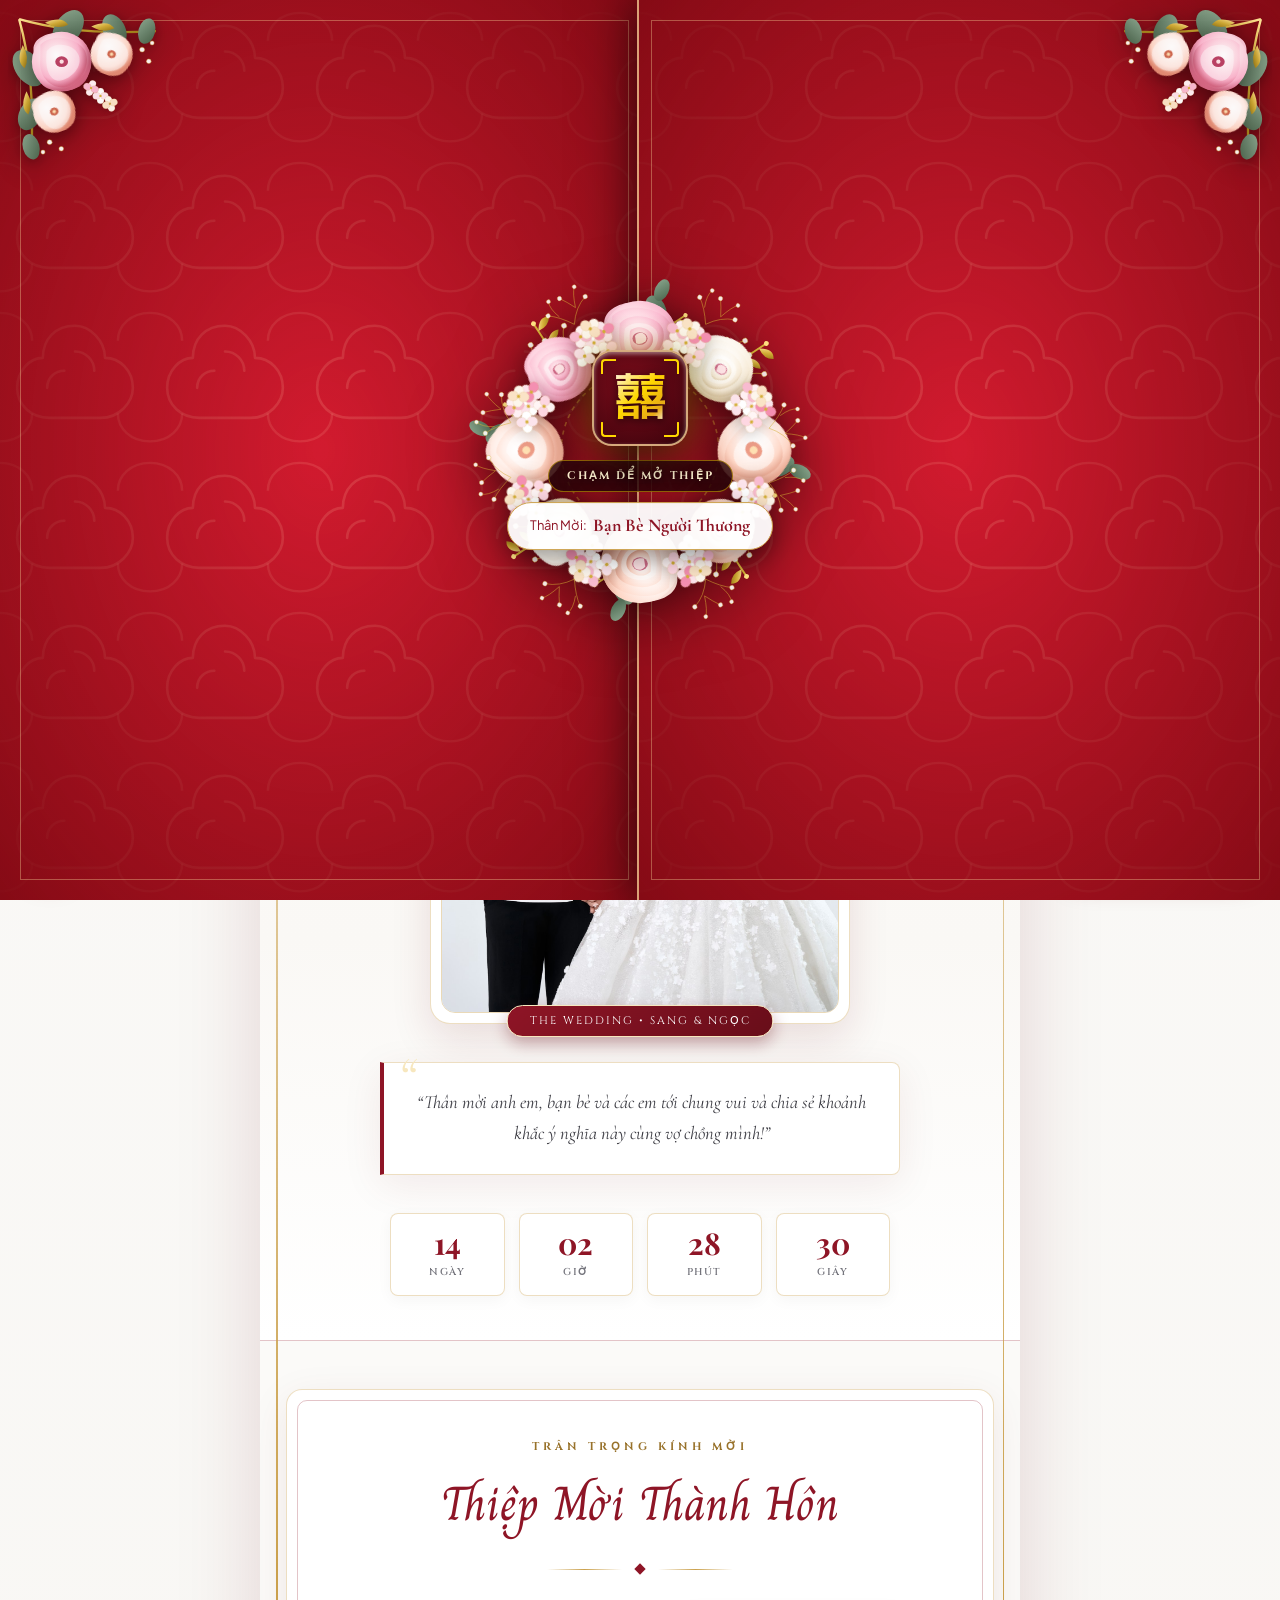
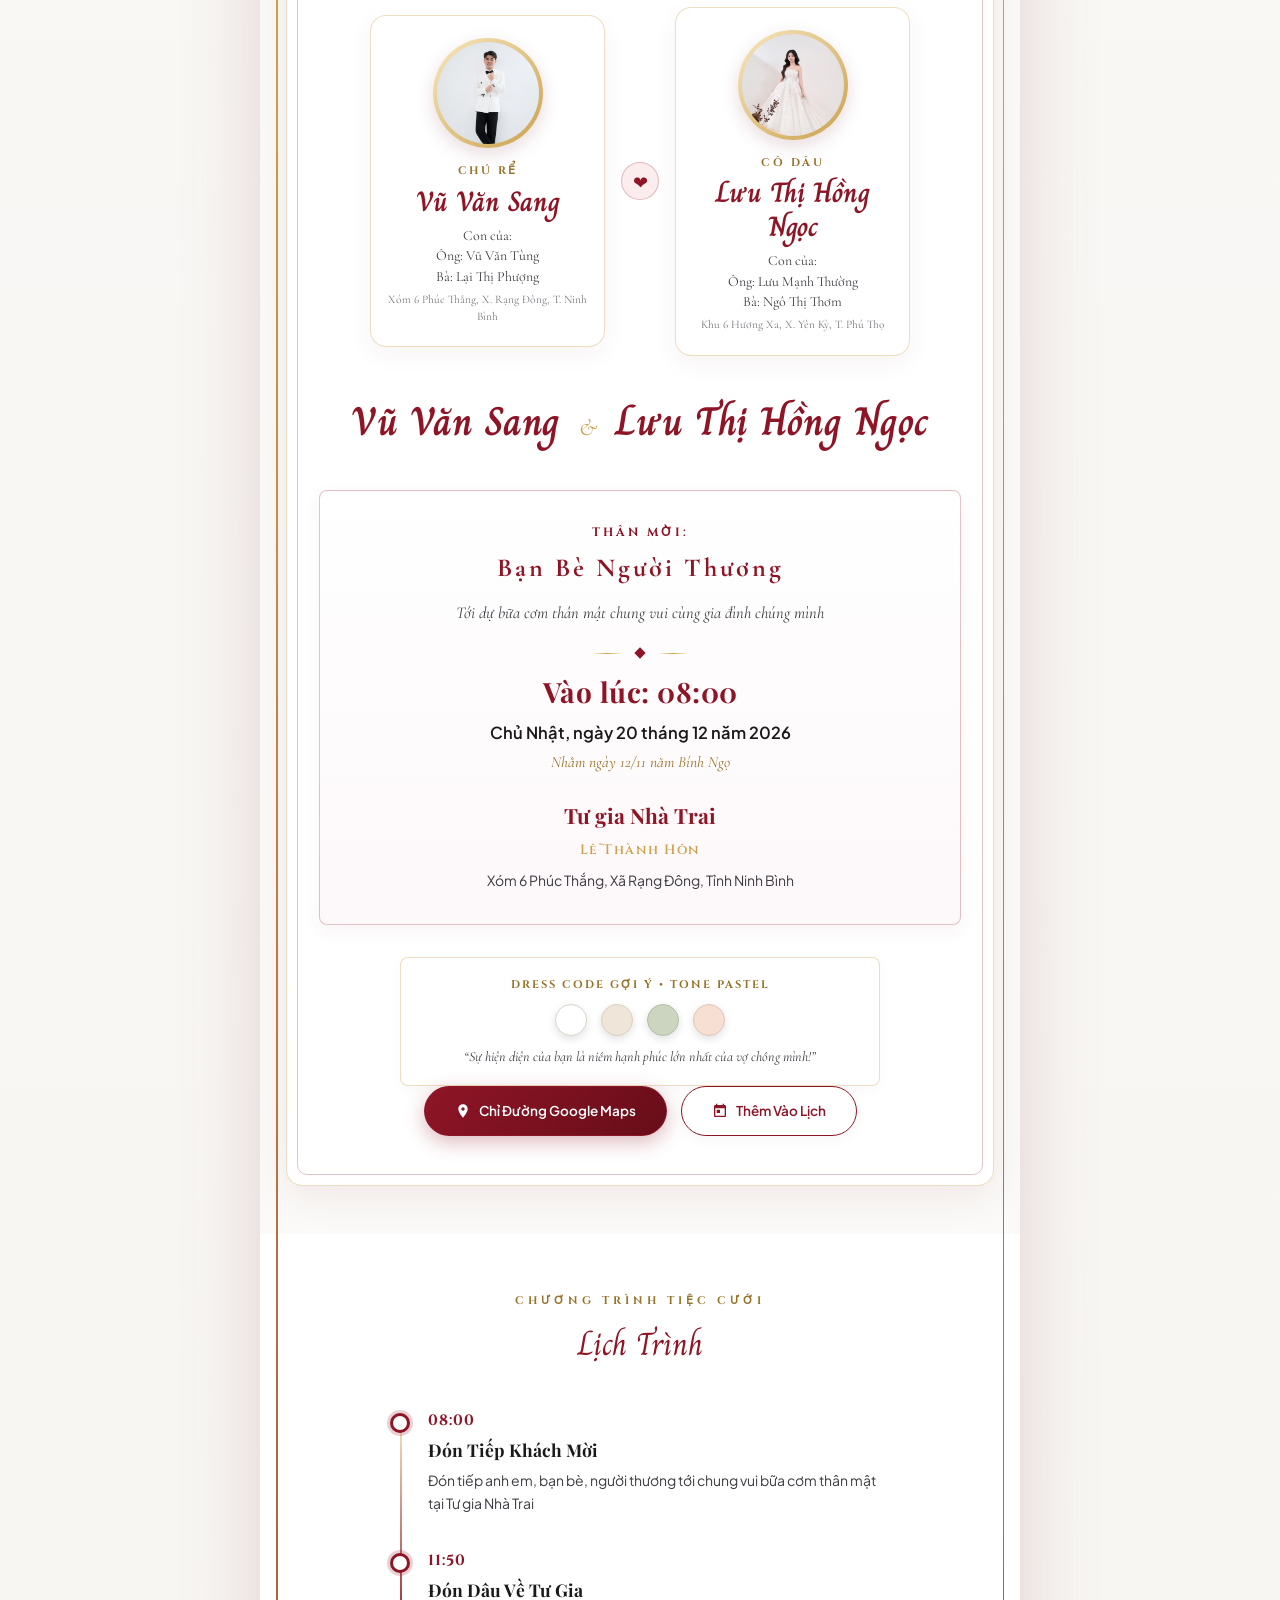
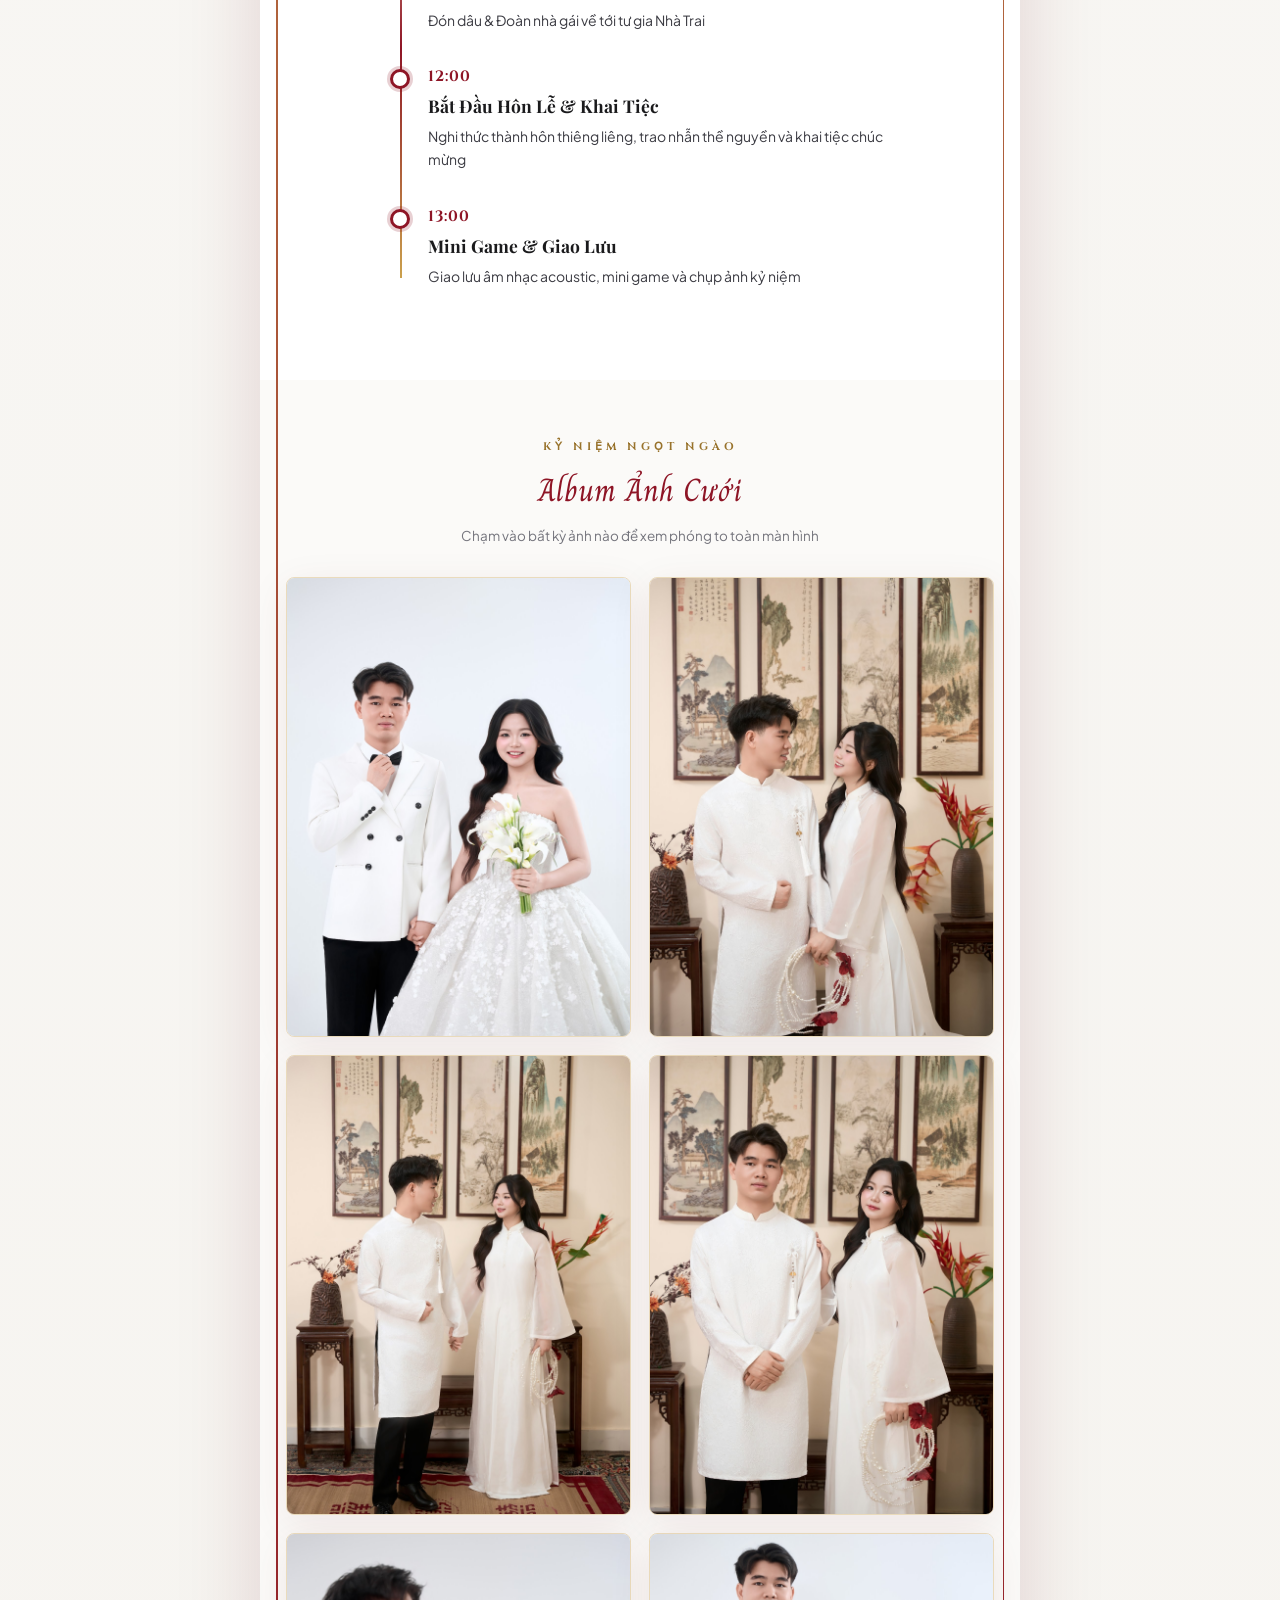
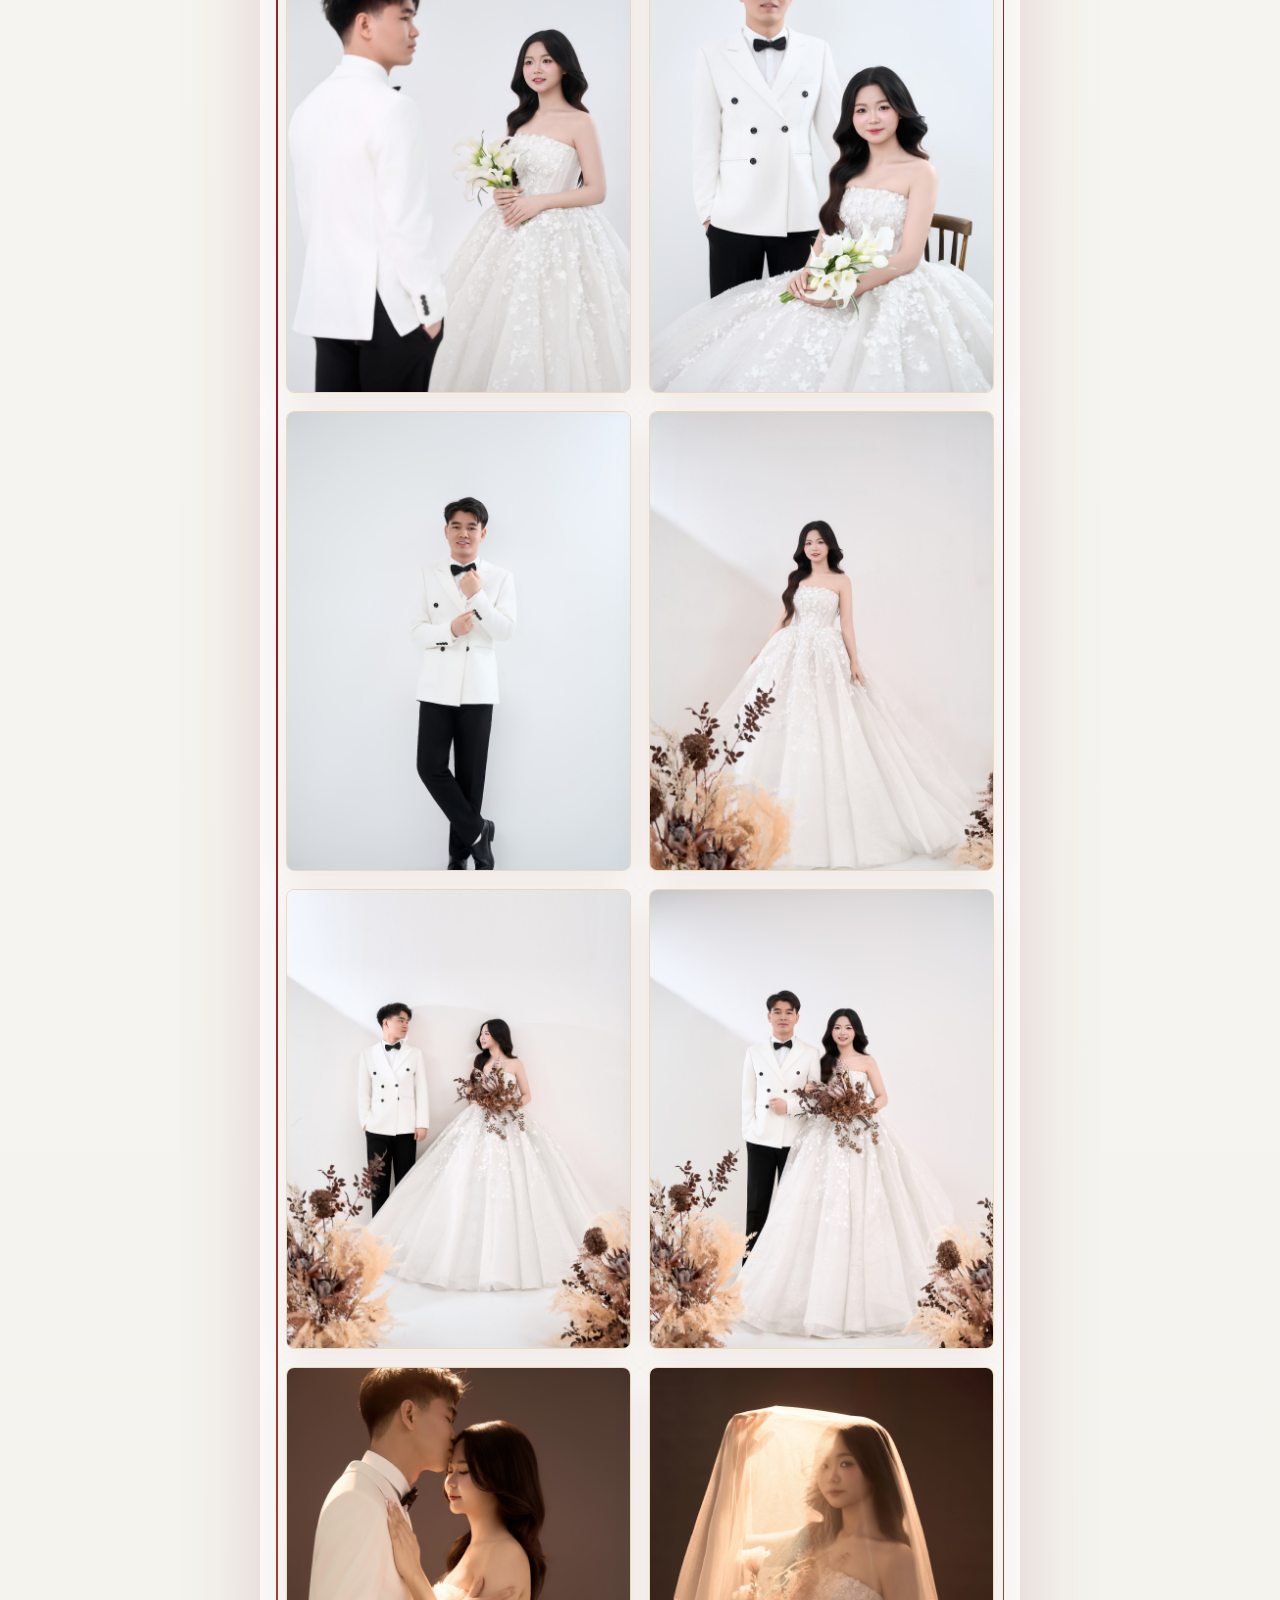
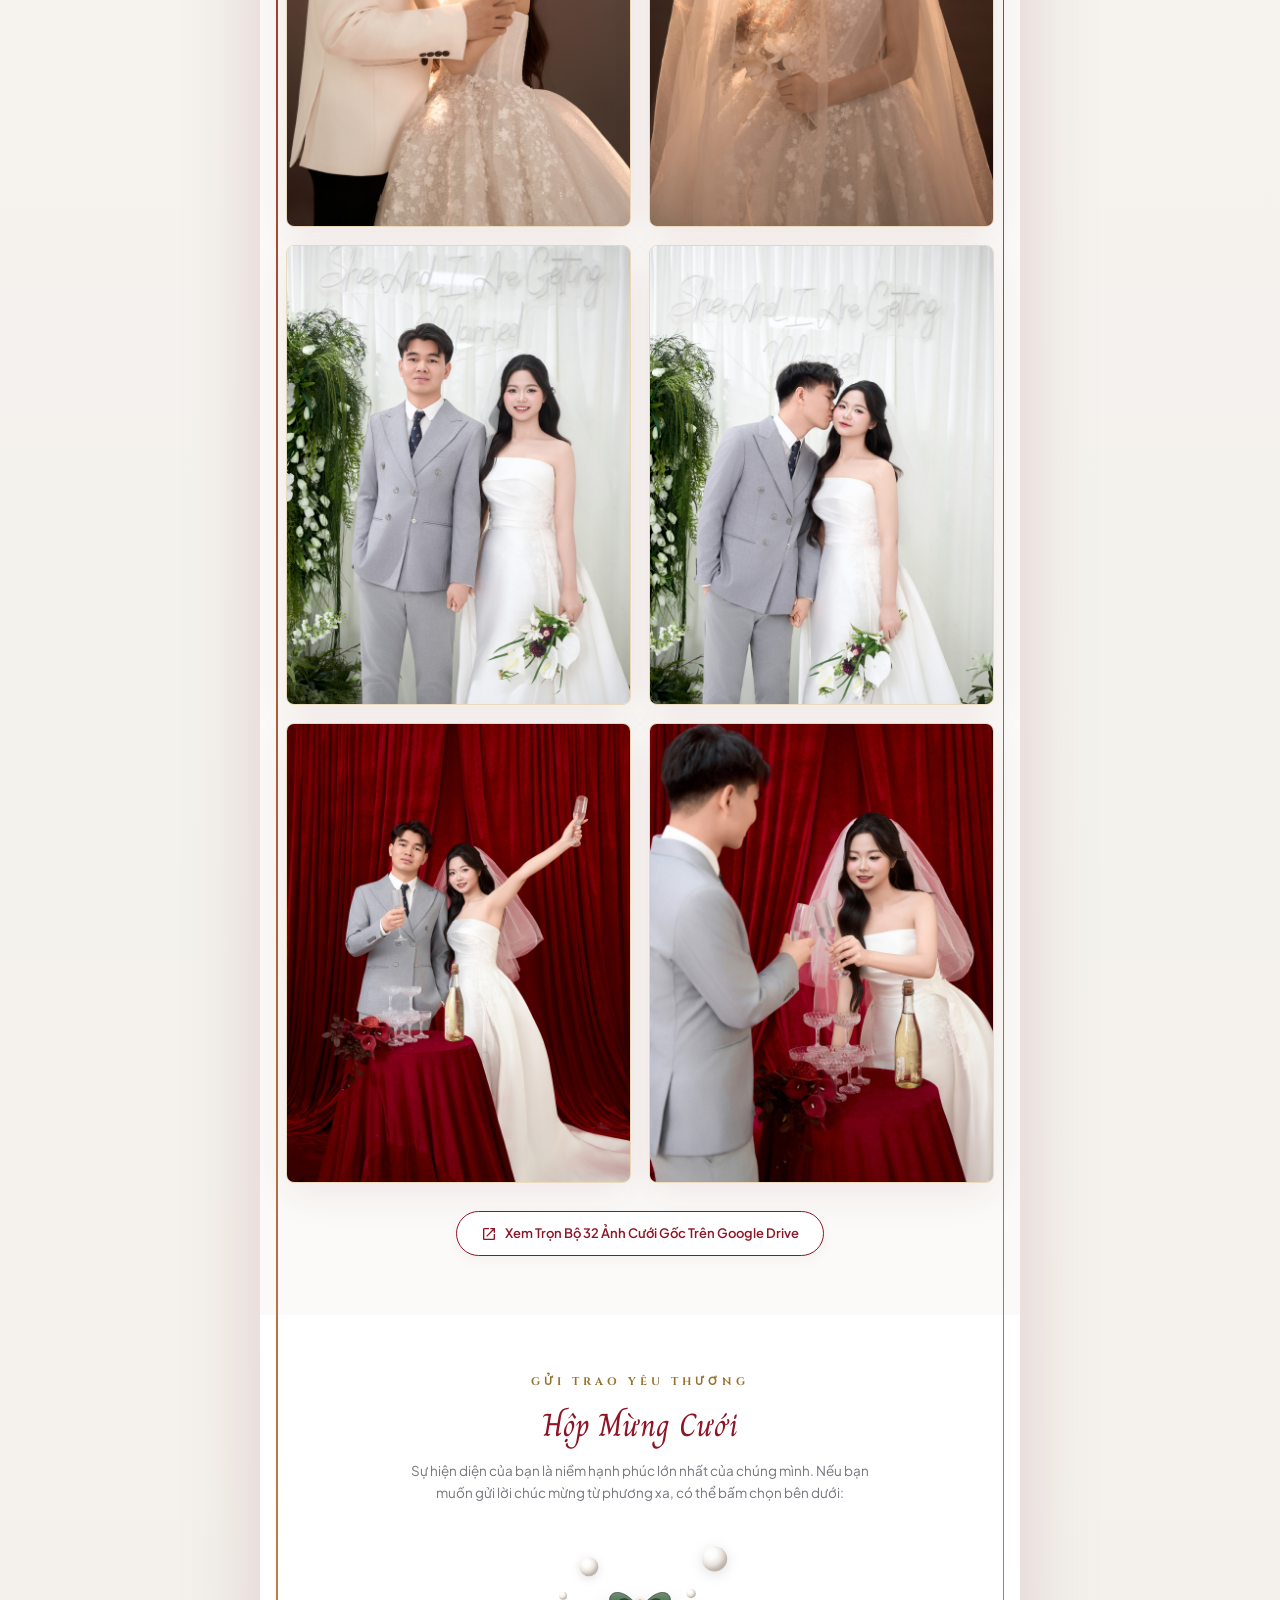
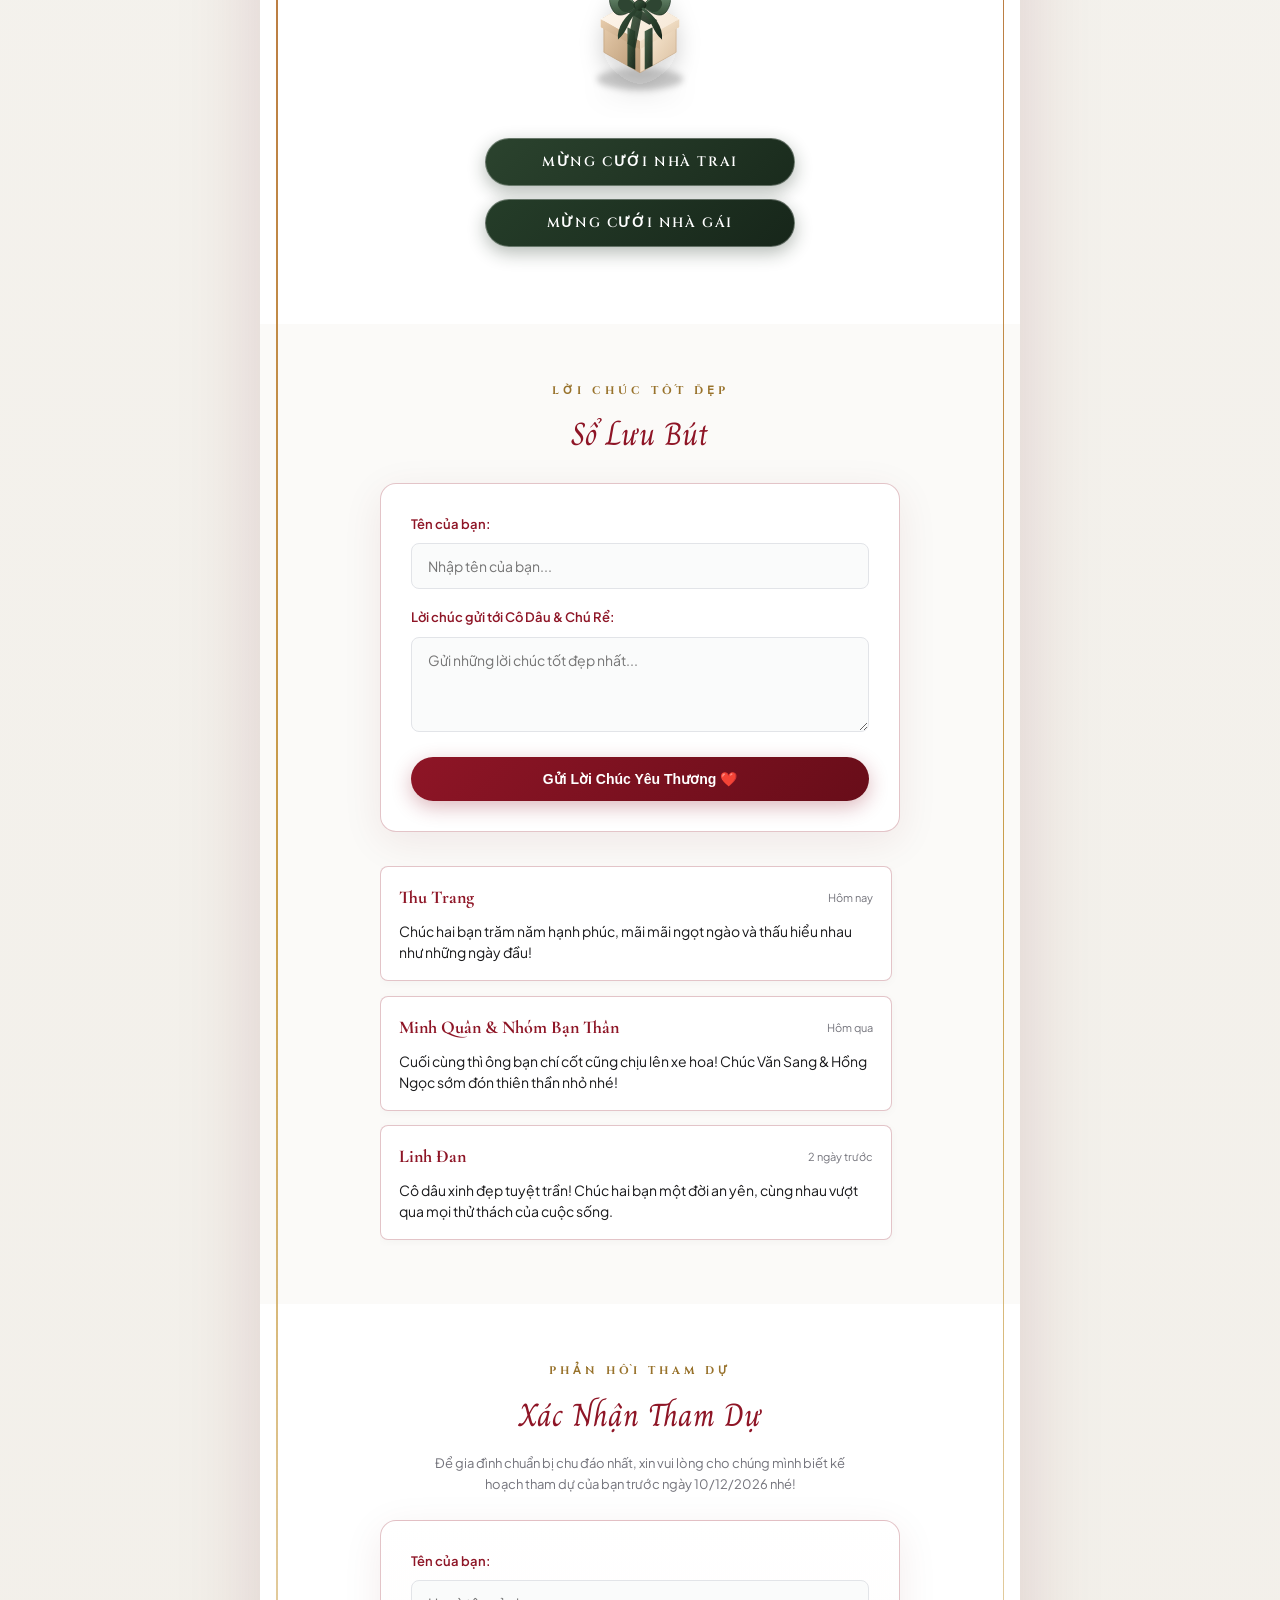
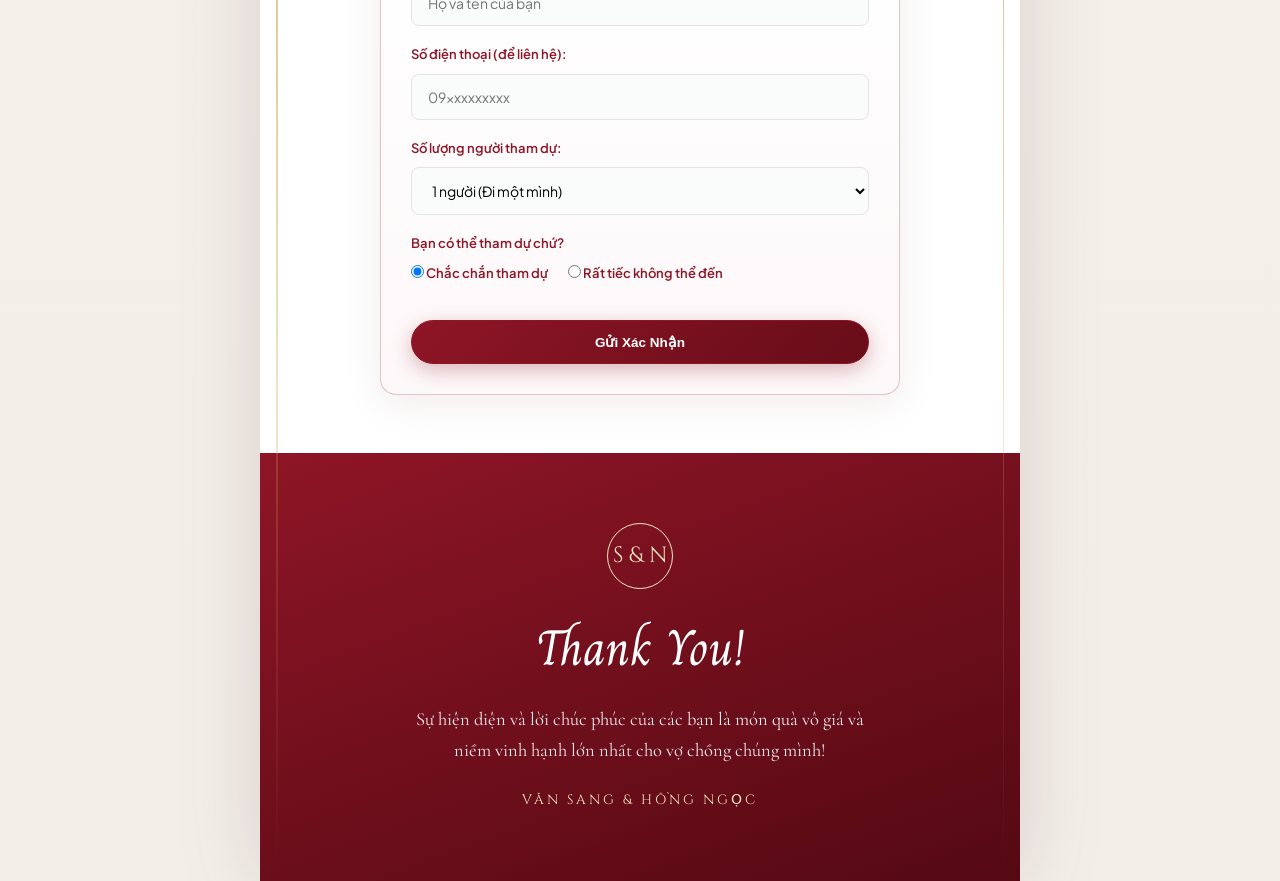
==== index.html @ feaa94b3 "Initial commit: Thiep cuoi online Vu Van Sang & Luu Thi Hong Ngoc" ====
<!DOCTYPE html>
<html lang="vi">
<head>
  <meta charset="UTF-8">
  <meta name="viewport" content="width=device-width, initial-scale=1.0, maximum-scale=1.0, user-scalable=no">
  <title>Thiệp Cưới Online | Văn Sang & Hồng Ngọc</title>
  
  <!-- Open Graph Meta Tags -->
  <meta property="og:title" content="Thiệp Cưới Online: Văn Sang & Hồng Ngọc">
  <meta property="og:description" content="Trân trọng kính mời bạn tới tham dự lễ thành hôn và chung vui cùng gia đình chúng mình vào Chủ Nhật, ngày 20/12/2026!">
  <meta property="og:image" content="https://lh3.googleusercontent.com/d/1hwAjqchG3nYENmPB3L_BgyZljF1CzdQV=w1200">
  <meta property="og:type" content="website">

  <!-- Favicon -->
  <link rel="icon" href="data:image/svg+xml,<svg xmlns=%22http://www.w3.org/2000/svg%22 viewBox=%220 0 100 100%22><text y=%22.9em%22 font-size=%2290%22>💍</text></svg>">

  <!-- Google Fonts -->
  <link rel="preconnect" href="https://fonts.googleapis.com">
  <link rel="preconnect" href="https://fonts.gstatic.com" crossorigin>
  <link href="https://fonts.googleapis.com/css2?family=Charm:wght@400;700&family=Charmonman:wght@400;700&family=Cinzel:wght@400;500;600;700;800&family=Cormorant+Garamond:ital,wght@0,300;0,400;0,500;0,600;0,700;1,400;1,600&family=Dancing+Script:wght@500;600;700&family=Montserrat:wght@300;400;500;600;700&family=Playfair+Display:ital,wght@0,400;0,600;0,700;1,400&family=Plus+Jakarta+Sans:wght@300;400;500;600;700&display=swap" rel="stylesheet">

  <!-- TOÀN BỘ CSS ĐƯỢC NHÚNG TRỰC TIẾP (GIÚP NÉM DUY NHẤT 1 FILE INDEX LÊN NETLIFY LÀ CHẠY 100%) -->
  <style>
    :root {
      --pure-white: #ffffff;
      --snow-white: #fdfdfd;
      --pearl-white: #f8f9fa;
      --white-smoke: #f2f3f5;
      --white-border: rgba(0, 0, 0, 0.06);

      --crimson-royal: #8e1526;
      --crimson-deep: #680d19;
      --crimson-vivid: #a81c30;
      --crimson-velvet: #540913;
      --crimson-light: #fbecee;
      --crimson-border: rgba(142, 21, 38, 0.25);

      --gold-primary: #cba14d;
      --gold-light: #f7e7be;
      --gold-dark: #98722b;
      --gold-metallic: linear-gradient(135deg, #d4af37 0%, #faeec7 35%, #b98e32 70%, #edd393 100%);
      --gold-border: rgba(203, 161, 77, 0.35);

      --text-dark: #1a1a1c;
      --text-body: #3c3c43;
      --text-muted: #74747c;
      --text-white: #ffffff;

      --font-script: 'Charm', 'Charmonman', 'Dancing Script', cursive;
      --font-title: 'Cinzel', serif;
      --font-serif: 'Playfair Display', serif;
      --font-editorial: 'Cormorant Garamond', serif;
      --font-sans: 'Plus Jakarta Sans', sans-serif;

      --shadow-card: 0 10px 40px rgba(104, 13, 25, 0.08);
      --radius-sm: 8px;
      --radius-md: 16px;
      --radius-pill: 60px;
    }

    * { box-sizing: border-box; margin: 0; padding: 0; -webkit-font-smoothing: antialiased; }
    html { scroll-behavior: smooth; }
    body {
      font-family: var(--font-sans);
      background-color: #f7f6f4;
      background-image: radial-gradient(var(--crimson-border) 0.6px, transparent 0.6px), linear-gradient(180deg, #faf9f7 0%, #f2efe9 100%);
      background-size: 28px 28px, 100% 100%;
      color: var(--text-dark);
      line-height: 1.65;
      overflow-x: hidden;
      position: relative;
    }

    #petals-canvas {
      position: fixed; top: 0; left: 0; width: 100%; height: 100%; pointer-events: none; z-index: 100;
    }

    /* Nút nhạc nổi */
    .music-toggle-btn {
      position: fixed; bottom: 24px; left: 24px; width: 52px; height: 52px; border-radius: 50%;
      background: var(--pure-white); border: 2px solid var(--crimson-royal);
      box-shadow: 0 8px 25px rgba(142, 21, 38, 0.25); cursor: pointer; z-index: 999;
      display: flex; align-items: center; justify-content: center; transition: all 0.3s cubic-bezier(0.34, 1.56, 0.64, 1);
    }
    .music-toggle-btn::after {
      content: ''; position: absolute; width: 12px; height: 12px; background: var(--gold-metallic); border-radius: 50%; box-shadow: 0 0 0 2px var(--pure-white);
    }
    .music-toggle-btn svg { width: 22px; height: 22px; fill: var(--crimson-royal); z-index: 2; transition: transform 0.3s ease; }
    .music-toggle-btn:hover { transform: scale(1.1); box-shadow: 0 12px 30px rgba(142, 21, 38, 0.4); }
    .music-toggle-btn.playing { animation: vinylSpin 6s linear infinite; border-color: var(--gold-primary); }
    @keyframes vinylSpin { from { transform: rotate(0deg); } to { transform: rotate(360deg); } }

    /* Nút tạo link bạn bè */
    .share-floating-btn {
      position: fixed; bottom: 24px; right: 24px; padding: 12px 24px; border-radius: var(--radius-pill);
      background: linear-gradient(135deg, var(--crimson-royal) 0%, var(--crimson-deep) 100%);
      color: #fff; font-family: var(--font-sans); font-size: 13px; font-weight: 600;
      border: 1px solid var(--gold-light); box-shadow: 0 8px 25px rgba(104, 13, 25, 0.35);
      cursor: pointer; z-index: 999; display: flex; align-items: center; gap: 8px; transition: all 0.3s ease;
    }
    .share-floating-btn:hover { transform: translateY(-3px); box-shadow: 0 12px 32px rgba(104, 13, 25, 0.5); }

    /* =========================================================
       CỬA TRƯỢT GẤM ĐỎ VÂN MÂY & ẤN SONG HỶ 囍 (SLIDING DOORS)
       ========================================================= */
    .doors-overlay {
      position: fixed; top: 0; left: 0; width: 100vw; height: 100vh; z-index: 10000; overflow: hidden;
      transition: visibility 1.4s ease, opacity 0.4s ease 1.3s;
    }
    .doors-overlay.door-opened { visibility: hidden; opacity: 0; pointer-events: none; }

    .door-panel {
      position: absolute; top: 0; bottom: 0; width: 50.2vw; background-color: #be1226;
      background-image: 
        radial-gradient(ellipse at 50% 50%, rgba(240, 40, 60, 0.4) 0%, rgba(130, 10, 20, 0.95) 100%),
        url("data:image/svg+xml,%3Csvg xmlns='http://www.w3.org/2000/svg' width='140' height='140' viewBox='0 0 140 140'%3E%3Cpath d='M70 24 C52 24 40 36 40 54 C28 54 16 66 16 82 C16 98 29 110 46 110 L94 110 C111 110 124 96 124 82 C124 66 112 54 98 54 C98 38 84 24 70 24 Z M44 82 C44 72 52 66 60 66 M70 48 C80 48 88 56 88 66' fill='none' stroke='rgba(255,225,180,0.25)' stroke-width='2.4' stroke-linecap='round' stroke-linejoin='round'/%3E%3Cpath d='M0 12 C18 12 30 24 30 38 M140 12 C122 12 110 24 110 38 M0 132 C18 132 30 120 30 106 M140 132 C122 132 110 120 110 106' fill='none' stroke='rgba(255,225,180,0.2)' stroke-width='2.2'/%3E%3C/svg%3E");
      background-size: 100% 100%, 150px 150px;
      box-shadow: 0 0 50px rgba(0, 0, 0, 0.7); z-index: 10001;
      transition: transform 1.3s cubic-bezier(0.77, 0, 0.175, 1); will-change: transform;
    }
    .door-left { left: 0; border-right: 2px solid rgba(255, 225, 160, 0.7); }
    .door-right { right: 0; border-left: 2px solid rgba(255, 225, 160, 0.7); }

    .door-inner-border { position: absolute; top: 20px; bottom: 20px; border: 1px solid rgba(255, 225, 160, 0.35); pointer-events: none; }
    .door-left .door-inner-border { left: 20px; right: 12px; }
    .door-right .door-inner-border { right: 20px; left: 12px; }

    .doors-overlay.door-opening .door-left { transform: translateX(-101%); }
    .doors-overlay.door-opening .door-right { transform: translateX(101%); }

    /* Khối ấn Song Hỷ 囍 ở chính giữa */
    .songhy-seal-wrapper {
      position: absolute; top: 50%; left: 50%; transform: translate(-50%, -50%); z-index: 10005;
      display: flex; flex-direction: column; align-items: center; justify-content: center;
      cursor: pointer; user-select: none; transition: transform 0.4s cubic-bezier(0.34, 1.56, 0.64, 1), opacity 0.5s ease;
    }
    .doors-overlay.door-opening .songhy-seal-wrapper { transform: translate(-50%, -50%) scale(1.25); opacity: 0; pointer-events: none; }

    .songhy-badge {
      position: relative; width: 96px; height: 96px;
      background: radial-gradient(circle at 40% 35%, #7a0c1a 0%, #4a050f 75%, #2a0206 100%);
      border-radius: 20px; border: 2px solid rgba(255, 225, 160, 0.75);
      box-shadow: 0 14px 40px rgba(0, 0, 0, 0.65), 0 0 30px rgba(255, 215, 0, 0.4), inset 0 2px 4px rgba(255, 255, 255, 0.45);
      display: flex; align-items: center; justify-content: center; animation: pulseSongHy 2.2s infinite ease-in-out;
    }
    @keyframes pulseSongHy {
      0% { transform: scale(1); box-shadow: 0 14px 40px rgba(0,0,0,0.65), 0 0 0 0 rgba(212,175,55,0.7); }
      50% { transform: scale(1.06); box-shadow: 0 18px 50px rgba(0,0,0,0.75), 0 0 0 16px rgba(212,175,55,0); }
      100% { transform: scale(1); box-shadow: 0 14px 40px rgba(0,0,0,0.65), 0 0 0 0 rgba(212,175,55,0); }
    }

    .corner-bracket { position: absolute; width: 15px; height: 15px; border-color: #ffd700; border-style: solid; pointer-events: none; }
    .corner-tl { top: 7px; left: 7px; border-width: 2.5px 0 0 2.5px; border-top-left-radius: 4px; }
    .corner-tr { top: 7px; right: 7px; border-width: 2.5px 2.5px 0 0; border-top-right-radius: 4px; }
    .corner-bl { bottom: 7px; left: 7px; border-width: 0 0 2.5px 2.5px; border-bottom-left-radius: 4px; }
    .corner-br { bottom: 7px; right: 7px; border-width: 0 2.5px 2.5px 0; border-bottom-right-radius: 4px; }

    .songhy-character {
      font-family: 'Cinzel', serif; font-size: 50px; font-weight: 900; line-height: 1;
      background: linear-gradient(135deg, #fff5d9 0%, #ffd700 45%, #e6a817 80%, #fff 100%);
      -webkit-background-clip: text; -webkit-text-fill-color: transparent; filter: drop-shadow(0 2px 5px rgba(0, 0, 0, 0.7));
    }
    .seal-tap-hint {
      margin-top: 14px; font-family: var(--font-title); font-size: 11px; font-weight: 700; letter-spacing: 2px;
      color: #fff3d1; text-shadow: 0 2px 8px rgba(0, 0, 0, 0.85); background: rgba(40, 5, 10, 0.82);
      padding: 6px 18px; border-radius: var(--radius-pill); border: 1px solid rgba(255, 215, 0, 0.45);
      white-space: nowrap; display: inline-block;
    }
    .seal-guest-pill {
      margin-top: 10px; background: rgba(255, 255, 255, 0.95); color: var(--crimson-royal);
      padding: 8px 22px; border-radius: var(--radius-pill); font-size: 13px;
      box-shadow: 0 8px 25px rgba(0, 0, 0, 0.4); border: 1px solid var(--gold-primary);
      display: flex; align-items: center; gap: 6px; max-width: 290px; white-space: nowrap; overflow: hidden; text-overflow: ellipsis;
    }
    .seal-guest-pill strong { font-family: var(--font-editorial); font-size: 18px; color: var(--crimson-royal); }

    /* =========================================================
       NỘI DUNG CHÍNH (MAIN WRAPPER)
       ========================================================= */
    .main-wrapper {
      max-width: 760px; margin: 0 auto; background: var(--pure-white);
      box-shadow: 0 0 80px rgba(104, 13, 25, 0.15); min-height: 100vh; position: relative; overflow: hidden;
    }
    .main-wrapper::before, .main-wrapper::after {
      content: ''; position: absolute; top: 0; bottom: 0; width: 1.5px;
      background: linear-gradient(180deg, transparent 0%, var(--gold-primary) 15%, var(--crimson-royal) 50%, var(--gold-primary) 85%, transparent 100%);
      pointer-events: none; z-index: 10;
    }
    .main-wrapper::before { left: 16px; }
    .main-wrapper::after { right: 16px; }

    /* Hero Section */
    .hero-section {
      position: relative; padding: 75px 28px 45px; text-align: center;
      background: linear-gradient(180deg, #ffffff 0%, #faf8f5 70%, #ffffff 100%);
      border-bottom: 1px solid var(--crimson-border);
    }
    .hero-monogram {
      width: 80px; height: 80px; margin: 0 auto 22px; border: 2px solid var(--gold-primary); border-radius: 50%;
      display: flex; align-items: center; justify-content: center; font-family: var(--font-title); font-size: 24px;
      letter-spacing: 2px; color: var(--crimson-royal); position: relative; background: var(--pure-white);
      box-shadow: 0 6px 20px rgba(203, 161, 77, 0.2);
    }
    .hero-monogram::before {
      content: ''; position: absolute; width: 92px; height: 92px; border: 1px dashed var(--crimson-royal); border-radius: 50%; opacity: 0.5;
    }
    .hero-subtitle {
      font-family: var(--font-title); font-size: 11px; letter-spacing: 7px; text-transform: uppercase;
      color: var(--crimson-royal); margin-bottom: 16px; font-weight: 700;
    }
    .hero-names {
      font-family: var(--font-script); font-size: 54px; color: var(--crimson-royal); line-height: 1.25;
      margin-bottom: 18px; font-weight: 700; text-shadow: 0 2px 10px rgba(142, 21, 38, 0.08);
      letter-spacing: 0.5px;
    }
    .hero-names .name-divider {
      font-family: var(--font-editorial); font-style: italic; font-size: 28px; color: var(--gold-primary); display: block; margin: 2px 0;
    }
    .hero-date-badge {
      display: inline-block; padding: 8px 26px; background: var(--crimson-light); color: var(--crimson-deep);
      border: 1px solid var(--crimson-border); border-radius: var(--radius-pill); font-size: 13.5px; font-weight: 600;
      letter-spacing: 1px; margin-bottom: 28px;
    }
    /* Khung Ảnh Cưới Cặp Đôi Nổi Bật (Hero Couple Frame) */
    .hero-couple-frame {
      max-width: 420px; margin: 0 auto 38px; position: relative; padding: 10px;
      background: var(--pure-white); border: 1.5px solid var(--gold-border);
      border-radius: 200px 200px 20px 20px; box-shadow: 0 16px 40px rgba(104, 13, 25, 0.12);
    }
    .hero-couple-img-wrap {
      position: relative; width: 100%; aspect-ratio: 3 / 4;
      border-radius: 190px 190px 14px 14px; overflow: hidden; border: 1px solid rgba(203, 161, 77, 0.4);
    }
    .hero-couple-img-wrap img {
      width: 100%; height: 100%; object-fit: cover; display: block; transition: transform 0.8s ease;
    }
    .hero-couple-frame:hover .hero-couple-img-wrap img { transform: scale(1.05); }
    .hero-couple-badge {
      position: absolute; bottom: -14px; left: 50%; transform: translateX(-50%);
      background: linear-gradient(135deg, var(--crimson-royal) 0%, var(--crimson-deep) 100%);
      color: #fff; border: 1.5px solid var(--gold-light); border-radius: var(--radius-pill);
      padding: 6px 22px; font-family: var(--font-title); font-size: 11px; letter-spacing: 2px;
      text-transform: uppercase; white-space: nowrap; box-shadow: 0 6px 16px rgba(104, 13, 25, 0.35);
    }
    .hero-quote-card {
      max-width: 520px; margin: 0 auto 38px; padding: 24px 30px; border: 1px solid var(--gold-border);
      border-left: 4px solid var(--crimson-royal); background: var(--pure-white); border-radius: 0 var(--radius-sm) var(--radius-sm) 0;
      box-shadow: var(--shadow-card); font-family: var(--font-editorial); font-style: italic; font-size: 18.5px;
      color: var(--text-body); line-height: 1.7; position: relative;
    }
    .hero-quote-card::before {
      content: '“'; position: absolute; top: -14px; left: 14px; font-family: var(--font-editorial); font-size: 54px; color: var(--gold-light); line-height: 1;
    }

    /* Countdown */
    .countdown-container { max-width: 500px; margin: 0 auto; display: grid; grid-template-columns: repeat(4, 1fr); gap: 14px; }
    .countdown-box {
      background: var(--pure-white); border: 1.5px solid var(--gold-border); border-radius: var(--radius-sm);
      padding: 14px 8px; box-shadow: 0 4px 15px rgba(0, 0, 0, 0.04); transition: transform 0.3s ease;
    }
    .countdown-box:hover { transform: translateY(-3px); border-color: var(--crimson-royal); }
    .countdown-number { font-family: var(--font-serif); font-size: 30px; font-weight: 700; color: var(--crimson-royal); line-height: 1; margin-bottom: 6px; }
    .countdown-label { font-family: var(--font-title); font-size: 10px; letter-spacing: 1.5px; text-transform: uppercase; color: var(--text-muted); font-weight: 600; }

    /* Thiệp Mời Frame */
    .invitation-card-section { padding: 48px 26px; background: #fbfaf8; }
    .card-paper-frame {
      background: var(--pure-white); border: 1.5px solid var(--gold-border); border-radius: var(--radius-md);
      box-shadow: var(--shadow-card); padding: 48px 32px; position: relative;
    }
    .card-paper-frame::before {
      content: ''; position: absolute; top: 10px; left: 10px; right: 10px; bottom: 10px;
      border: 1px solid var(--crimson-border); border-radius: calc(var(--radius-md) - 6px); pointer-events: none;
    }
    .section-tag { text-align: center; font-family: var(--font-title); font-size: 11px; letter-spacing: 4px; text-transform: uppercase; color: var(--gold-dark); font-weight: 700; margin-bottom: 8px; }
    .card-main-title { text-align: center; font-family: var(--font-script); font-size: 48px; color: var(--crimson-royal); margin-bottom: 22px; font-weight: 400; }

    .divider-ornament { display: flex; align-items: center; justify-content: center; gap: 14px; margin-bottom: 34px; }
    .divider-ornament .line { height: 1px; width: 75px; background: linear-gradient(90deg, transparent, var(--gold-primary), transparent); }
    .divider-ornament .diamond { width: 8px; height: 8px; background: var(--crimson-royal); transform: rotate(45deg); }

    /* Thẻ Hồ Sơ Cô Dâu & Chú Rể */
    .couple-profiles-section { margin: 10px 0 32px; }
    .couple-profiles-grid {
      display: grid; grid-template-columns: 1fr auto 1fr; align-items: center; gap: 16px;
      max-width: 540px; margin: 0 auto;
    }
    .profile-card {
      background: #ffffff; border: 1.5px solid var(--gold-border); border-radius: var(--radius-md);
      padding: 22px 14px; text-align: center; box-shadow: 0 8px 24px rgba(104, 13, 25, 0.05);
      transition: transform 0.3s ease, border-color 0.3s ease;
    }
    .profile-card:hover { transform: translateY(-4px); border-color: var(--crimson-royal); }
    .profile-avatar-wrap {
      width: 110px; height: 110px; margin: 0 auto 14px; border-radius: 50%; padding: 4px;
      background: linear-gradient(135deg, var(--gold-light) 0%, var(--gold-primary) 100%);
      box-shadow: 0 6px 18px rgba(104, 13, 25, 0.15);
    }
    .profile-avatar-wrap img { width: 100%; height: 100%; border-radius: 50%; object-fit: cover; display: block; background: #f5f5f5; }
    .profile-role { font-family: var(--font-title); font-size: 11px; letter-spacing: 2.5px; color: var(--gold-dark); font-weight: 700; margin-bottom: 4px; }
    .profile-name { font-family: var(--font-script); font-size: 28px; color: var(--crimson-royal); font-weight: 700; line-height: 1.2; margin-bottom: 8px; }
    .profile-parents { font-family: var(--font-editorial); font-size: 14px; line-height: 1.45; color: var(--text-body); }
    .profile-card-center-icon {
      display: flex; align-items: center; justify-content: center; width: 38px; height: 38px;
      border-radius: 50%; background: var(--crimson-light); border: 1px solid var(--crimson-border);
      color: var(--crimson-royal); font-size: 18px; animation: pulse-heart 2s infinite ease-in-out;
    }
    @keyframes pulse-heart {
      0%, 100% { transform: scale(1); }
      50% { transform: scale(1.25); }
    }

    .parents-section {
      display: grid; grid-template-columns: 1fr 1fr; gap: 26px; margin-bottom: 34px; text-align: center;
      border-bottom: 1px dashed var(--gold-border); padding-bottom: 30px;
    }
    .parent-col h4 { font-family: var(--font-title); font-size: 11px; text-transform: uppercase; letter-spacing: 3px; color: var(--crimson-royal); font-weight: 700; margin-bottom: 10px; }
    .parent-name { font-family: var(--font-editorial); font-size: 19.5px; font-weight: 600; color: var(--text-dark); line-height: 1.55; }

    .couple-names-formal { text-align: center; margin-bottom: 36px; }
    .couple-names-formal .name { font-family: var(--font-script); font-size: 40px; color: var(--crimson-royal); font-weight: 700; letter-spacing: 0.5px; }
    .couple-names-formal .and { font-family: var(--font-editorial); font-style: italic; font-size: 24px; color: var(--gold-primary); margin: 0 16px; }

    /* Hộp tiệc bạn bè */
    .party-invite-box {
      background: linear-gradient(180deg, #ffffff 0%, #fdf8f9 100%); border: 1.5px solid var(--crimson-border);
      border-radius: var(--radius-sm); padding: 32px 24px; text-align: center; margin-bottom: 32px;
      box-shadow: 0 6px 20px rgba(142, 21, 38, 0.05); position: relative;
    }
    .party-invite-title { font-family: var(--font-title); font-size: 12px; letter-spacing: 3px; text-transform: uppercase; color: var(--crimson-royal); font-weight: 700; margin-bottom: 10px; }
    .party-invite-title .guest-name-display { color: var(--crimson-royal); font-family: var(--font-editorial); font-size: 26px; text-transform: none; font-weight: 700; display: block; margin-top: 4px; }
    .party-invite-desc { font-family: var(--font-editorial); font-style: italic; font-size: 16.5px; color: var(--text-body); margin-bottom: 22px; }
    .party-time-highlight { font-family: var(--font-serif); font-size: 28px; font-weight: 700; color: var(--crimson-royal); margin-bottom: 4px; letter-spacing: 0.5px; }
    .party-date-solar { font-size: 16.5px; font-weight: 600; color: var(--text-dark); margin-bottom: 4px; }
    .party-date-lunar { font-family: var(--font-editorial); font-size: 15.5px; font-style: italic; color: var(--gold-dark); margin-bottom: 22px; }
    .party-venue-name { font-family: var(--font-serif); font-size: 21px; font-weight: 700; color: var(--crimson-royal); margin-bottom: 6px; }
    .party-hall { font-family: var(--font-title); font-size: 13.5px; letter-spacing: 1.5px; font-weight: 600; color: var(--gold-primary); margin-bottom: 8px; }
    .party-address { font-size: 14px; color: var(--text-body); max-width: 460px; margin: 0 auto; }

    .action-buttons-group { display: flex; flex-wrap: wrap; gap: 14px; justify-content: center; }
    .btn-primary {
      display: inline-flex; align-items: center; justify-content: center; gap: 8px; padding: 13px 30px;
      background: linear-gradient(135deg, var(--crimson-royal) 0%, var(--crimson-deep) 100%);
      color: #fff; border-radius: var(--radius-pill); font-size: 13.5px; font-weight: 600; text-decoration: none;
      border: 1px solid var(--crimson-royal); box-shadow: 0 6px 20px rgba(142, 21, 38, 0.3); cursor: pointer; transition: all 0.3s ease;
    }
    .btn-primary:hover { transform: translateY(-2px); box-shadow: 0 10px 26px rgba(142, 21, 38, 0.45); }
    .btn-secondary {
      display: inline-flex; align-items: center; justify-content: center; gap: 8px; padding: 13px 30px;
      background: var(--pure-white); color: var(--crimson-royal); border-radius: var(--radius-pill);
      font-size: 13.5px; font-weight: 600; text-decoration: none; border: 1.5px solid var(--crimson-royal);
      box-shadow: 0 4px 14px rgba(0, 0, 0, 0.04); cursor: pointer; transition: all 0.3s ease;
    }
    .btn-secondary:hover { background: var(--crimson-light); transform: translateY(-2px); }

    /* Timeline */
    .timeline-section { padding: 58px 26px; background: var(--pure-white); }
    .timeline-list { position: relative; max-width: 500px; margin: 38px auto 0; padding-left: 38px; }
    .timeline-list::before {
      content: ''; position: absolute; top: 10px; bottom: 10px; left: 10px; width: 2px;
      background: linear-gradient(180deg, var(--gold-light), var(--crimson-royal), var(--gold-primary));
    }
    .timeline-item { position: relative; margin-bottom: 34px; }
    .timeline-dot {
      position: absolute; left: -38px; top: 4px; width: 20px; height: 20px; border-radius: 50%;
      background: var(--pure-white); border: 3px solid var(--crimson-royal); box-shadow: 0 0 0 3px rgba(142, 21, 38, 0.2);
    }
    .timeline-time { font-family: var(--font-title); font-size: 15px; font-weight: 700; color: var(--crimson-royal); letter-spacing: 1px; margin-bottom: 2px; }
    .timeline-title { font-family: var(--font-serif); font-size: 17.5px; font-weight: 700; color: var(--text-dark); margin-bottom: 4px; }
    .timeline-desc { font-size: 14px; color: var(--text-body); }

    /* Gallery */
    .gallery-section { padding: 58px 26px; background: #fbfaf8; }
    .gallery-grid { display: grid; grid-template-columns: repeat(2, 1fr); gap: 18px; margin-top: 30px; }
    .gallery-item {
      position: relative; border-radius: var(--radius-sm); overflow: hidden; box-shadow: var(--shadow-card);
      aspect-ratio: 3 / 4; cursor: pointer; border: 1px solid var(--gold-border);
    }
    .gallery-item img { width: 100%; height: 100%; object-fit: cover; transition: transform 0.6s ease; }
    .gallery-item:hover img { transform: scale(1.08); }
    .gallery-overlay {
      position: absolute; bottom: 0; left: 0; right: 0; padding: 26px 16px 14px;
      background: linear-gradient(transparent, rgba(60, 5, 12, 0.8)); color: #fff;
      font-family: var(--font-editorial); font-style: italic; font-size: 15.5px; opacity: 0; transition: opacity 0.35s ease;
      display: flex; align-items: flex-end;
    }
    .gallery-item:hover .gallery-overlay { opacity: 1; }

    /* Hộp Mừng Cưới */
    .gift-section { padding: 58px 26px; background: var(--pure-white); }
    .gift-tabs { display: flex; justify-content: center; gap: 14px; margin-top: 30px; margin-bottom: 30px; }
    .gift-tab-btn {
      padding: 12px 28px; border-radius: var(--radius-pill); border: 1.5px solid var(--crimson-royal);
      background: var(--pure-white); color: var(--crimson-royal); font-size: 13.5px; font-weight: 600; cursor: pointer; transition: all 0.3s ease;
    }
    .gift-tab-btn.active {
      background: linear-gradient(135deg, var(--crimson-royal) 0%, var(--crimson-deep) 100%); color: #fff; box-shadow: 0 6px 20px rgba(142, 21, 38, 0.3);
    }
    .gift-card {
      max-width: 410px; margin: 0 auto; background: linear-gradient(180deg, #ffffff 0%, #fdf8f9 100%);
      border: 1.5px solid var(--crimson-border); border-radius: var(--radius-md); padding: 30px 26px;
      text-align: center; box-shadow: var(--shadow-card); position: relative;
    }
    .qr-code-wrapper {
      background: var(--pure-white); padding: 14px; border-radius: var(--radius-sm); display: inline-block;
      margin-bottom: 20px; box-shadow: 0 4px 18px rgba(0, 0, 0, 0.08); border: 1px solid var(--gold-border);
    }
    .qr-code-wrapper img { width: 205px; height: 205px; display: block; }
    .bank-info-row { margin-bottom: 9px; font-size: 14px; }
    .bank-info-label { color: var(--text-muted); font-size: 13px; }
    .bank-info-val { font-weight: 600; color: var(--text-dark); }
    .bank-acc-number { font-family: var(--font-title); font-size: 20px; font-weight: 700; color: var(--crimson-royal); letter-spacing: 1.5px; }
    .btn-copy-stk {
      margin-top: 16px; width: 100%; padding: 13px; background: linear-gradient(135deg, var(--gold-primary) 0%, var(--gold-dark) 100%);
      color: #fff; border: none; border-radius: var(--radius-pill); font-size: 13.5px; font-weight: 600;
      cursor: pointer; display: inline-flex; align-items: center; justify-content: center; gap: 8px; transition: all 0.3s ease;
      box-shadow: 0 4px 15px rgba(203, 161, 77, 0.35);
    }
    .btn-copy-stk:hover { transform: translateY(-2px); box-shadow: 0 8px 20px rgba(203, 161, 77, 0.5); }

    /* Sổ lưu bút */
    .wishes-section { padding: 58px 26px; background: #fbfaf8; }
    .wish-form-card {
      max-width: 520px; margin: 0 auto 34px; background: var(--pure-white); border: 1px solid var(--crimson-border);
      border-radius: var(--radius-md); padding: 30px; box-shadow: var(--shadow-card);
    }
    .form-group { margin-bottom: 18px; text-align: left; }
    .form-group label { display: block; font-size: 13px; font-weight: 600; color: var(--crimson-royal); margin-bottom: 8px; }
    .form-control {
      width: 100%; padding: 13px 16px; border: 1px solid #e2e4e8; border-radius: var(--radius-sm);
      font-family: var(--font-sans); font-size: 14px; background: #fafbfb; transition: all 0.25s ease;
    }
    .form-control:focus { outline: none; border-color: var(--crimson-royal); background: var(--pure-white); box-shadow: 0 0 0 3px rgba(142, 21, 38, 0.12); }
    textarea.form-control { resize: vertical; min-height: 95px; }
    .btn-submit-wish {
      width: 100%; padding: 14px; background: linear-gradient(135deg, var(--crimson-royal) 0%, var(--crimson-deep) 100%);
      color: #fff; border: none; border-radius: var(--radius-pill); font-size: 14px; font-weight: 600; cursor: pointer;
      box-shadow: 0 6px 20px rgba(142, 21, 38, 0.3); transition: all 0.3s ease;
    }
    .btn-submit-wish:hover { transform: translateY(-2px); box-shadow: 0 10px 25px rgba(142, 21, 38, 0.45); }
    .wishes-list { max-width: 520px; margin: 0 auto; max-height: 380px; overflow-y: auto; padding-right: 8px; }
    .wish-item { background: var(--pure-white); border: 1px solid var(--crimson-border); border-radius: var(--radius-sm); padding: 16px 18px; margin-bottom: 14px; box-shadow: 0 2px 10px rgba(0, 0, 0, 0.03); }
    .wish-item-header { display: flex; justify-content: space-between; align-items: center; margin-bottom: 8px; }
    .wish-sender-name { font-family: var(--font-editorial); font-size: 18px; font-weight: 700; color: var(--crimson-royal); }
    .wish-time { font-size: 11px; color: var(--text-muted); }
    .wish-content { font-size: 14px; color: var(--text-dark); line-height: 1.55; }

    /* RSVP */
    .rsvp-section { padding: 58px 26px; background: var(--pure-white); }
    .rsvp-card {
      max-width: 520px; margin: 0 auto; background: linear-gradient(180deg, #ffffff 0%, #fdf8f9 100%);
      border: 1.5px solid var(--crimson-border); border-radius: var(--radius-md); padding: 30px; box-shadow: var(--shadow-card);
    }
    .radio-group { display: flex; gap: 20px; margin-top: 8px; }
    .radio-option { display: flex; align-items: center; gap: 8px; font-size: 13.5px; cursor: pointer; color: var(--text-dark); }

    /* Footer */
    .footer-section { padding: 70px 26px; background: linear-gradient(160deg, var(--crimson-royal) 0%, var(--crimson-velvet) 100%); color: #fff; text-align: center; }
    .footer-monogram {
      width: 66px; height: 66px; margin: 0 auto 18px; border: 1.5px solid var(--gold-light); border-radius: 50%;
      display: flex; align-items: center; justify-content: center; font-family: var(--font-title); font-size: 22px; color: var(--gold-light);
    }
    .footer-thankyou { font-family: var(--font-script); font-size: 50px; color: #fff; margin-bottom: 14px; font-weight: 400; }
    .footer-desc { font-family: var(--font-editorial); font-size: 18.5px; color: rgba(255, 255, 255, 0.92); max-width: 460px; margin: 0 auto 24px; }
    .footer-signature { font-family: var(--font-title); font-size: 13.5px; letter-spacing: 3px; text-transform: uppercase; color: var(--gold-light); }

    /* Modals & Toast */
    .lightbox-modal {
      position: fixed; top: 0; left: 0; width: 100%; height: 100%; background: rgba(15, 2, 4, 0.96);
      backdrop-filter: blur(12px); z-index: 20000; display: none; align-items: center; justify-content: center; padding: 20px;
    }
    .lightbox-modal.active { display: flex; }
    .lightbox-content-box {
      display: flex; flex-direction: column; align-items: center; max-width: 90vw; max-height: 90vh;
    }
    .lightbox-img {
      max-width: 88vw; max-height: 78vh; object-fit: contain; border-radius: var(--radius-sm);
      box-shadow: 0 20px 60px rgba(0, 0, 0, 0.85); border: 2px solid rgba(203, 161, 77, 0.4);
    }
    .lightbox-caption {
      margin-top: 14px; color: #faecd8; font-family: var(--font-editorial); font-style: italic;
      font-size: 16px; text-align: center; text-shadow: 0 2px 8px rgba(0,0,0,0.8); max-width: 600px;
    }
    .lightbox-close {
      position: absolute; top: 20px; right: 26px; color: #fff; font-size: 34px; cursor: pointer;
      width: 44px; height: 44px; display: flex; align-items: center; justify-content: center;
      border-radius: 50%; background: rgba(255, 255, 255, 0.12); transition: background 0.3s ease; z-index: 20010;
    }
    .lightbox-close:hover { background: rgba(142, 21, 38, 0.85); }
    .lightbox-nav-btn {
      position: absolute; top: 50%; transform: translateY(-50%); background: rgba(255, 255, 255, 0.14);
      color: #fff; border: 1px solid rgba(255, 255, 255, 0.25); font-size: 24px; width: 48px; height: 48px;
      border-radius: 50%; cursor: pointer; display: flex; align-items: center; justify-content: center;
      transition: all 0.3s ease; z-index: 20010; backdrop-filter: blur(4px);
    }
    .lightbox-nav-btn:hover { background: var(--crimson-royal); border-color: var(--gold-light); transform: translateY(-50%) scale(1.1); }
    .lightbox-prev { left: 20px; }
    .lightbox-next { right: 20px; }

    .share-modal {
      position: fixed; top: 0; left: 0; width: 100%; height: 100%; background: rgba(20, 2, 5, 0.7);
      backdrop-filter: blur(8px); z-index: 30000; display: none; align-items: center; justify-content: center; padding: 20px;
    }
    .share-modal.active { display: flex; }
    .share-modal-box {
      background: var(--pure-white); border-radius: var(--radius-md); padding: 32px; max-width: 480px; width: 100%;
      box-shadow: 0 20px 60px rgba(0, 0, 0, 0.4); position: relative; border: 1px solid var(--crimson-border);
    }
    .share-modal-close { position: absolute; top: 16px; right: 20px; font-size: 26px; cursor: pointer; color: var(--text-muted); }
    .share-result-link { background: #fdf8f9; padding: 12px 14px; border-radius: var(--radius-sm); font-size: 12.5px; word-break: break-all; border: 1px dashed var(--crimson-royal); margin: 14px 0; color: var(--crimson-royal); }

    .btn-prefix {
      padding: 5px 13px; border-radius: var(--radius-pill); border: 1px solid #e0e2e6; background: #fafafa;
      font-size: 12px; font-weight: 500; cursor: pointer; color: var(--text-dark); transition: all 0.2s ease;
    }
    .btn-prefix:hover { background: var(--crimson-light); border-color: var(--crimson-royal); }
    /* =========================================================
       HIỆU ỨNG CUỘN CHỮ CHẠY RA NGHỆ THUẬT (SCROLL REVEAL)
       ========================================================= */
    body.scroll-reveal-ready .reveal-item {
      opacity: 0;
      transition: opacity 0.85s cubic-bezier(0.16, 1, 0.3, 1), transform 0.85s cubic-bezier(0.16, 1, 0.3, 1);
      will-change: opacity, transform;
    }

    body.scroll-reveal-ready .reveal-item.reveal-up {
      transform: translate3d(0, 42px, 0);
    }
    body.scroll-reveal-ready .reveal-item.reveal-down {
      transform: translate3d(0, -36px, 0);
    }
    body.scroll-reveal-ready .reveal-item.reveal-left {
      transform: translate3d(-48px, 0, 0);
    }
    body.scroll-reveal-ready .reveal-item.reveal-right {
      transform: translate3d(48px, 0, 0);
    }
    body.scroll-reveal-ready .reveal-item.reveal-zoom {
      transform: scale(0.86);
    }

    /* Khi cuộn tới nơi -> Chữ chạy ra mượt mà */
    body.scroll-reveal-ready .reveal-item.revealed {
      opacity: 1 !important;
      transform: translate3d(0, 0, 0) scale(1) !important;
    }

    .couple-names-formal .name,
    .couple-names-formal .and {
      display: inline-block;
    }

    /* Các nấc độ trễ so le (Staggered Delays) */
    .delay-1 { transition-delay: 0.10s !important; }
    .delay-2 { transition-delay: 0.20s !important; }
    .delay-3 { transition-delay: 0.30s !important; }
    .delay-4 { transition-delay: 0.40s !important; }
    .delay-5 { transition-delay: 0.50s !important; }
    .delay-6 { transition-delay: 0.60s !important; }

    .toast-notice {
      position: fixed; top: 20px; left: 50%; transform: translateX(-50%) translateY(-100px);
      background: linear-gradient(135deg, var(--crimson-royal) 0%, var(--crimson-deep) 100%);
      color: #fff; padding: 10px 22px; border-radius: var(--radius-pill);
      font-size: 13.5px; font-weight: 600; box-shadow: 0 10px 30px rgba(104, 13, 25, 0.45);
      border: 1px solid var(--gold-light); z-index: 40000; transition: transform 0.4s ease; pointer-events: none;
      white-space: nowrap; max-width: 92vw; text-align: center;
    }
    .toast-notice.show { transform: translateX(-50%) translateY(0); }

    @media (max-width: 768px) {
      .songhy-badge { width: 82px; height: 82px; }
      .songhy-character { font-size: 42px; }
      .seal-tap-hint { font-size: 10px; padding: 5px 14px; letter-spacing: 1.5px; white-space: nowrap; display: inline-block; }
      .seal-guest-pill { max-width: 280px; font-size: 12px; padding: 6px 16px; white-space: nowrap; }
      .toast-notice { top: 16px; font-size: 12px; padding: 8px 16px; white-space: nowrap; max-width: 92vw; }
      .hero-names { font-size: 38px; line-height: 1.25; }
      .hero-names .name-divider { font-size: 22px; margin: 4px 0; }
      .couple-names-formal { display: flex; flex-direction: column; align-items: center; gap: 4px; }
      .couple-names-formal .name { font-size: 30px; display: block; line-height: 1.25; }
      .couple-names-formal .and { margin: 0; font-size: 20px; }
      .card-main-title { font-size: 36px; }
      .parents-section { grid-template-columns: 1fr; gap: 18px; }
      .share-floating-btn { bottom: 20px; right: 20px; padding: 11px 18px; font-size: 12px; }
      .music-toggle-btn { bottom: 20px; left: 20px; width: 46px; height: 46px; }
      .card-paper-frame { padding: 34px 18px; }
      .countdown-container { gap: 8px; }
      .countdown-number { font-size: 24px; }
      .hero-couple-frame { max-width: 320px; border-radius: 160px 160px 16px 16px; padding: 7px; margin-bottom: 28px; }
      .hero-couple-img-wrap { border-radius: 150px 150px 12px 12px; }
      .couple-profiles-grid { grid-template-columns: 1fr; gap: 16px; }
      .profile-card-center-icon { display: none; }
      .profile-avatar-wrap { width: 95px; height: 95px; }
      .profile-name { font-size: 25px; }
      .lightbox-nav-btn { width: 38px; height: 38px; font-size: 18px; }
      .lightbox-prev { left: 8px; }
      .lightbox-next { right: 8px; }
      .lightbox-close { top: 12px; right: 14px; width: 38px; height: 38px; font-size: 28px; }
    }
  
    
    /* ==========================================================================
       HOA MỞ THIỆP PHONG PHÚ & TO ĐẸP (RICH FLORAL CANOPY)
       ========================================================================== */
    .hydrangea-seal-halo {
      position: absolute;
      top: 50%;
      left: 50%;
      transform: translate(-50%, -50%);
      width: 350px;
      height: 350px;
      z-index: -1;
      pointer-events: none;
      filter: drop-shadow(0 12px 32px rgba(0, 0, 0, 0.55));
      transition: transform 0.6s ease, opacity 0.5s ease;
    }
    .door-hydrangea-corner {
      position: absolute;
      width: 185px;
      height: 185px;
      pointer-events: none;
      z-index: 10002;
      opacity: 0.98;
      filter: drop-shadow(0 6px 16px rgba(0, 0, 0, 0.35));
    }
    .door-hydrangea-corner.corner-left {
      top: 8px;
      left: 8px;
    }
    .door-hydrangea-corner.corner-right {
      top: 8px;
      right: 8px;
      transform: scaleX(-1);
    }

    /* ==========================================================================
       HỘP MỪNG CƯỚI TẾ NHỊ (TACTFUL GIFT BOX & MODAL)
       ========================================================================== */
    .gift-box-wrapper {
      max-width: 420px;
      margin: 0 auto;
      text-align: center;
      position: relative;
      padding: 10px 0 20px;
    }

    .gift-box-illustration {
      width: 220px;
      height: auto;
      margin: 0 auto 20px;
      display: block;
      animation: giftFloat 3.8s ease-in-out infinite;
    }

    @keyframes giftFloat {
      0%, 100% { transform: translateY(0); }
      50% { transform: translateY(-8px); }
    }

    .gift-tactful-buttons {
      display: flex;
      flex-direction: column;
      gap: 13px;
      max-width: 310px;
      margin: 0 auto;
    }

    .btn-tactful-gift {
      width: 100%;
      padding: 14px 24px;
      border-radius: var(--radius-pill);
      background: linear-gradient(135deg, #2b432e 0%, #1a2b1d 100%); /* Tone xanh rêu trầm quý phái theo ảnh mẫu */
      color: #ffffff;
      border: 1px solid rgba(255, 255, 255, 0.3);
      font-family: var(--font-title);
      font-size: 13.5px;
      letter-spacing: 1.8px;
      font-weight: 600;
      text-transform: uppercase;
      cursor: pointer;
      transition: all 0.3s cubic-bezier(0.34, 1.56, 0.64, 1);
      box-shadow: 0 6px 18px rgba(26, 43, 29, 0.32);
      display: inline-flex;
      align-items: center;
      justify-content: center;
      gap: 10px;
    }

    .btn-tactful-gift:hover {
      transform: translateY(-2.5px);
      background: linear-gradient(135deg, #36533a 0%, #152217 100%);
      box-shadow: 0 10px 24px rgba(26, 43, 29, 0.45);
      border-color: rgba(255, 230, 160, 0.6);
    }

    .btn-tactful-gift.btn-gift-bride {
      background: linear-gradient(135deg, #253d29 0%, #17261a 100%);
    }

    /* Modal Popup Chi Tiết Mừng Cưới */
    .gift-modal {
      position: fixed;
      top: 0;
      left: 0;
      right: 0;
      bottom: 0;
      background: rgba(20, 5, 8, 0.78);
      backdrop-filter: blur(8px);
      -webkit-backdrop-filter: blur(8px);
      z-index: 10005;
      display: flex;
      align-items: center;
      justify-content: center;
      padding: 20px;
      opacity: 0;
      visibility: hidden;
      transition: all 0.35s ease;
    }

    .gift-modal.active {
      opacity: 1;
      visibility: visible;
    }

    .gift-modal-card {
      max-width: 410px;
      width: 100%;
      background: linear-gradient(180deg, #ffffff 0%, #fdf8f9 100%);
      border: 1.5px solid var(--crimson-border);
      border-radius: var(--radius-md);
      padding: 28px 24px;
      text-align: center;
      box-shadow: 0 24px 60px rgba(0, 0, 0, 0.5);
      position: relative;
      transform: translateY(20px) scale(0.95);
      transition: all 0.35s cubic-bezier(0.34, 1.56, 0.64, 1);
    }

    .gift-modal.active .gift-modal-card {
      transform: translateY(0) scale(1);
    }

    .gift-modal-close {
      position: absolute;
      top: 12px;
      right: 14px;
      width: 34px;
      height: 34px;
      border-radius: 50%;
      border: none;
      background: #f7ebee;
      color: var(--crimson-royal);
      font-size: 22px;
      line-height: 1;
      cursor: pointer;
      display: flex;
      align-items: center;
      justify-content: center;
      transition: all 0.25s ease;
    }

    .gift-modal-close:hover {
      background: var(--crimson-royal);
      color: #fff;
      transform: rotate(90deg);
    }

    .gift-modal-icon {
      font-size: 32px;
      margin-bottom: 6px;
    }

    .gift-modal-title {
      font-family: var(--font-title);
      font-size: 17px;
      font-weight: 700;
      color: var(--crimson-royal);
      letter-spacing: 0.5px;
      margin-bottom: 2px;
    }

    .gift-modal-subtitle {
      font-size: 12px;
      color: var(--text-muted);
      margin-bottom: 12px;
    }

    .gift-modal-bank-box {
      background: #faf8f5;
      border: 1px solid var(--gold-border);
      border-radius: var(--radius-sm);
      padding: 14px 16px;
      text-align: left;
      margin-top: 10px;
    }

    @media (max-width: 768px) {
      .hydrangea-seal-halo {
        width: 300px;
        height: 300px;
      }
      .door-hydrangea-corner {
        width: 145px;
        height: 145px;
      }
      .gift-box-illustration {
        width: 195px;
      }
      .btn-tactful-gift {
        font-size: 12.5px;
        padding: 13px 20px;
      }
    }

    /* Dress Code Card */
    .dresscode-card {
      margin: 28px auto 0;
      max-width: 480px;
      background: #ffffff;
      border: 1.5px solid var(--gold-border);
      border-radius: var(--radius-sm);
      padding: 18px 22px;
      text-align: center;
      box-shadow: 0 4px 16px rgba(0, 0, 0, 0.03);
    }
    .dresscode-title {
      font-family: var(--font-title);
      font-size: 11px;
      letter-spacing: 2px;
      text-transform: uppercase;
      color: var(--gold-dark);
      font-weight: 700;
      margin-bottom: 10px;
    }
    .dresscode-palette {
      display: flex;
      align-items: center;
      justify-content: center;
      gap: 14px;
      margin-bottom: 10px;
    }
    .dresscode-swatch {
      width: 32px;
      height: 32px;
      border-radius: 50%;
      box-shadow: 0 3px 8px rgba(0, 0, 0, 0.12);
      transition: transform 0.25s ease;
      cursor: pointer;
    }
    .dresscode-swatch:hover {
      transform: scale(1.2);
    }
    .dresscode-desc {
      font-family: var(--font-editorial);
      font-style: italic;
      font-size: 14px;
      color: var(--text-body);
      line-height: 1.5;
    }

  </style>
</head>
<body>

  <!-- Canvas hiệu ứng cánh hoa hồng & vàng bay -->
  <canvas id="petals-canvas"></canvas>

  <!-- Nút bật/tắt nhạc nền xoay du dương -->
  <button id="music-toggle-btn" class="music-toggle-btn" title="Bật/Tắt Nhạc Nền">
    <svg viewBox="0 0 24 24">
      <path d="M12 3v10.55c-.59-.34-1.27-.55-2-.55-2.21 0-4 1.79-4 4s1.79 4 4 4 4-1.79 4-4V7h4V3h-6z"/>
    </svg>
  </button>

  <!-- Nút nổi: Tạo link gửi bạn bè (dành cho Dâu & Rể) -->
  <button id="btn-open-share" class="share-floating-btn" title="Tạo link riêng theo tên bạn bè">
    <svg width="16" height="16" fill="currentColor" viewBox="0 0 24 24">
      <path d="M18 16.08c-.76 0-1.44.3-1.96.77L8.91 12.7c.05-.23.09-.46.09-.7s-.04-.47-.09-.7l7.05-4.11c.54.5 1.25.81 2.04.81 1.66 0 3-1.34 3-3s-1.34-3-3-3-3 1.34-3 3c0 .24.04.47.09.7L8.04 9.81C7.5 9.31 6.79 9 6 9c-1.66 0-3 1.34-3 3s1.34 3 3 3c.79 0 1.5-.31 2.04-.81l7.12 4.16c-.05.21-.08.43-.08.65 0 1.61 1.31 2.92 2.92 2.92 1.61 0 2.92-1.31 2.92-2.92s-1.31-2.92-2.92-2.92z"/>
    </svg>
    <span>Tạo Link Gửi Bạn Bè</span>
  </button>

  <!-- =========================================================
       BÌA MỞ CỬA TRƯỢT GẤM ĐỎ VÂN MÂY & ẤN SONG HỶ 囍 (SLIDING DOORS)
       ========================================================= -->
  <div id="envelope-overlay" class="doors-overlay">
    <!-- Cánh cửa bên trái -->
    <div class="door-panel door-left">
      <div class="door-inner-border"></div>
      <svg class="door-hydrangea-corner corner-left" viewBox="0 0 200 200" xmlns="http://www.w3.org/2000/svg">
      
    <defs>
      <radialGradient id="cornerRoseGrad" cx="35%" cy="35%" r="65%">
        <stop offset="0%" stop-color="#ffffff" />
        <stop offset="45%" stop-color="#fed7e2" />
        <stop offset="75%" stop-color="#fbb6ce" />
        <stop offset="100%" stop-color="#d66885" />
      </radialGradient>
      <radialGradient id="cornerPeonyGrad" cx="35%" cy="35%" r="65%">
        <stop offset="0%" stop-color="#ffffff" />
        <stop offset="40%" stop-color="#fff0ea" />
        <stop offset="75%" stop-color="#fed7c7" />
        <stop offset="100%" stop-color="#e28c74" />
      </radialGradient>
      <linearGradient id="cornerGoldGrad" x1="0%" y1="0%" x2="100%" y2="100%">
        <stop offset="0%" stop-color="#ffe699" />
        <stop offset="50%" stop-color="#d4af37" />
        <stop offset="100%" stop-color="#997a15" />
      </linearGradient>
      <linearGradient id="cornerSageGrad" x1="0%" y1="0%" x2="100%" y2="100%">
        <stop offset="0%" stop-color="#8ba88f" />
        <stop offset="100%" stop-color="#46624a" />
      </linearGradient>
    </defs>
  
      <!-- Cascading Foliage Base (Eucalyptus & Gold Leaves) -->
      <g filter="drop-shadow(0 3px 6px rgba(0,0,0,0.25))">
        <!-- Main cascading branch -->
        <path d="M12,12 Q75,30 160,25" stroke="url(#cornerGoldGrad)" stroke-width="2.5" fill="none"/>
        <path d="M12,12 Q30,75 25,160" stroke="url(#cornerGoldGrad)" stroke-width="2.5" fill="none"/>
        
        <!-- Eucalyptus leaves -->
        <ellipse cx="65" cy="22" rx="14" ry="22" fill="url(#cornerSageGrad)" transform="rotate(35 65 22)"/>
        <ellipse cx="115" cy="24" rx="12" ry="18" fill="url(#cornerSageGrad)" transform="rotate(-25 115 24)"/>
        <ellipse cx="150" cy="25" rx="9" ry="14" fill="url(#cornerSageGrad)" transform="rotate(15 150 25)"/>
        
        <ellipse cx="22" cy="65" rx="14" ry="22" fill="url(#cornerSageGrad)" transform="rotate(-35 22 65)"/>
        <ellipse cx="24" cy="115" rx="12" ry="18" fill="url(#cornerSageGrad)" transform="rotate(25 24 115)"/>
        <ellipse cx="25" cy="150" rx="9" ry="14" fill="url(#cornerSageGrad)" transform="rotate(-15 25 150)"/>
        
        <!-- Golden leaf accents -->
        <path d="M40,16 Q58,8 65,18 Q54,24 40,16 Z" fill="url(#cornerGoldGrad)"/>
        <path d="M90,20 Q108,12 115,22 Q104,28 90,20 Z" fill="url(#cornerGoldGrad)"/>
        <path d="M16,40 Q8,58 18,65 Q24,54 16,40 Z" fill="url(#cornerGoldGrad)"/>
        <path d="M20,90 Q12,108 22,115 Q28,104 20,90 Z" fill="url(#cornerGoldGrad)"/>
      </g>

      <!-- Big Blooming Garden Rose (Center-Corner at 55, 55) -->
      <g transform="translate(58, 58) scale(1.15)" filter="drop-shadow(0 4px 10px rgba(0,0,0,0.3))">
        <circle cx="0" cy="0" r="28" fill="url(#cornerRoseGrad)"/>
        <path d="M-26,-8 C-30,-24 -8,-30 8,-26 C24,-22 30,-6 26,10 C22,26 6,30 -10,26 C-26,22 -22,6 -26,-8 Z" fill="url(#cornerRoseGrad)" opacity="0.95"/>
        <path d="M-20,-16 C-8,-28 16,-22 22,-10 C28,4 18,22 4,24 C-10,26 -22,14 -20,-2 Z" fill="url(#cornerRoseGrad)" opacity="0.9"/>
        <path d="M-14,-10 C-6,-20 12,-16 16,-6 C20,4 10,16 -2,18 C-12,18 -16,6 -14,-10 Z" fill="#ffffff" opacity="0.45"/>
        <ellipse cx="0" cy="0" rx="6" ry="5" fill="#ba4365"/>
        <circle cx="0" cy="0" r="2" fill="#ffe4e6"/>
      </g>

      <!-- Big Peony (Offset at 105, 50) -->
      <g transform="translate(112, 50) scale(0.95) rotate(20)" filter="drop-shadow(0 4px 8px rgba(0,0,0,0.25))">
        <circle cx="0" cy="0" r="24" fill="url(#cornerPeonyGrad)"/>
        <path d="M-22,-8 C-26,-22 -6,-26 8,-22 C22,-18 26,-4 22,10 C18,24 4,26 -8,22 C-22,18 -18,4 -22,-8 Z" fill="url(#cornerPeonyGrad)" opacity="0.95"/>
        <path d="M-15,-12 C-4,-22 14,-18 18,-6 C22,6 12,18 0,20 C-12,20 -18,8 -15,-12 Z" fill="#ffffff" opacity="0.5"/>
        <ellipse cx="0" cy="0" rx="5" ry="4.5" fill="#cf684f"/>
        <circle cx="0" cy="0" r="2" fill="#ffe0b2"/>
      </g>

      <!-- Second Peony / Rose (Offset at 50, 112) -->
      <g transform="translate(50, 112) scale(0.95) rotate(-20)" filter="drop-shadow(0 4px 8px rgba(0,0,0,0.25))">
        <circle cx="0" cy="0" r="24" fill="url(#cornerPeonyGrad)"/>
        <path d="M-22,-8 C-26,-22 -6,-26 8,-22 C22,-18 26,-4 22,10 C18,24 4,26 -8,22 C-22,18 -18,4 -22,-8 Z" fill="url(#cornerPeonyGrad)" opacity="0.95"/>
        <path d="M-15,-12 C-4,-22 14,-18 18,-6 C22,6 12,18 0,20 C-12,20 -18,8 -15,-12 Z" fill="#ffffff" opacity="0.5"/>
        <ellipse cx="0" cy="0" rx="5" ry="4.5" fill="#cf684f"/>
        <circle cx="0" cy="0" r="2" fill="#ffe0b2"/>
      </g>

      <!-- Hydrangea Cluster on Top & Side -->
      <g transform="translate(100, 95) scale(0.85)" filter="drop-shadow(0 2px 6px rgba(0,0,0,0.2))">
        <!-- 5 florets -->
        <g transform="translate(0, 0)">
          <ellipse cx="0" cy="-5" rx="4.5" ry="5" fill="#ffffff" stroke="rgba(203,161,77,0.35)" stroke-width="0.5"/>
          <ellipse cx="0" cy="5" rx="4.5" ry="5" fill="#ffffff" stroke="rgba(203,161,77,0.35)" stroke-width="0.5"/>
          <ellipse cx="-5" cy="0" rx="5" ry="4.5" fill="#fce4ec" stroke="rgba(203,161,77,0.35)" stroke-width="0.5"/>
          <ellipse cx="5" cy="0" rx="5" ry="4.5" fill="#fce4ec" stroke="rgba(203,161,77,0.35)" stroke-width="0.5"/>
          <circle cx="0" cy="0" r="1.5" fill="#d4af37"/>
        </g>
        <g transform="translate(-12, -10) rotate(20)">
          <ellipse cx="0" cy="-5" rx="4.5" ry="5" fill="#fff0f3" stroke="rgba(203,161,77,0.35)" stroke-width="0.5"/>
          <ellipse cx="0" cy="5" rx="4.5" ry="5" fill="#fff0f3" stroke="rgba(203,161,77,0.35)" stroke-width="0.5"/>
          <ellipse cx="-5" cy="0" rx="5" ry="4.5" fill="#f8bbd0" stroke="rgba(203,161,77,0.35)" stroke-width="0.5"/>
          <ellipse cx="5" cy="0" rx="5" ry="4.5" fill="#f8bbd0" stroke="rgba(203,161,77,0.35)" stroke-width="0.5"/>
          <circle cx="0" cy="0" r="1.5" fill="#d4af37"/>
        </g>
        <g transform="translate(12, 10) rotate(-20)">
          <ellipse cx="0" cy="-5" rx="4.5" ry="5" fill="#fdf6ec" stroke="rgba(203,161,77,0.35)" stroke-width="0.5"/>
          <ellipse cx="0" cy="5" rx="4.5" ry="5" fill="#fdf6ec" stroke="rgba(203,161,77,0.35)" stroke-width="0.5"/>
          <ellipse cx="-5" cy="0" rx="5" ry="4.5" fill="#fae3c6" stroke="rgba(203,161,77,0.35)" stroke-width="0.5"/>
          <ellipse cx="5" cy="0" rx="5" ry="4.5" fill="#fae3c6" stroke="rgba(203,161,77,0.35)" stroke-width="0.5"/>
          <circle cx="0" cy="0" r="1.5" fill="#cba14d"/>
        </g>
      </g>

      <!-- Starry Baby's Breath Accents -->
      <g transform="translate(145, 45) scale(0.9)" opacity="0.95">
        <circle cx="0" cy="0" r="3" fill="#ffffff" stroke="#d4af37" stroke-width="0.5"/>
        <circle cx="12" cy="-8" r="2.5" fill="#ffffff" stroke="#d4af37" stroke-width="0.5"/>
        <circle cx="8" cy="14" r="2.8" fill="#ffffff" stroke="#d4af37" stroke-width="0.5"/>
      </g>
      <g transform="translate(45, 145) scale(0.9)" opacity="0.95">
        <circle cx="0" cy="0" r="3" fill="#ffffff" stroke="#d4af37" stroke-width="0.5"/>
        <circle cx="-8" cy="12" r="2.5" fill="#ffffff" stroke="#d4af37" stroke-width="0.5"/>
        <circle cx="14" cy="8" r="2.8" fill="#ffffff" stroke="#d4af37" stroke-width="0.5"/>
      </g>
    </svg>
    </div>

    <!-- Cánh cửa bên phải -->
    <div class="door-panel door-right">
      <div class="door-inner-border"></div>
      <svg class="door-hydrangea-corner corner-right" viewBox="0 0 200 200" xmlns="http://www.w3.org/2000/svg">
      
    <defs>
      <radialGradient id="cornerRoseGrad" cx="35%" cy="35%" r="65%">
        <stop offset="0%" stop-color="#ffffff" />
        <stop offset="45%" stop-color="#fed7e2" />
        <stop offset="75%" stop-color="#fbb6ce" />
        <stop offset="100%" stop-color="#d66885" />
      </radialGradient>
      <radialGradient id="cornerPeonyGrad" cx="35%" cy="35%" r="65%">
        <stop offset="0%" stop-color="#ffffff" />
        <stop offset="40%" stop-color="#fff0ea" />
        <stop offset="75%" stop-color="#fed7c7" />
        <stop offset="100%" stop-color="#e28c74" />
      </radialGradient>
      <linearGradient id="cornerGoldGrad" x1="0%" y1="0%" x2="100%" y2="100%">
        <stop offset="0%" stop-color="#ffe699" />
        <stop offset="50%" stop-color="#d4af37" />
        <stop offset="100%" stop-color="#997a15" />
      </linearGradient>
      <linearGradient id="cornerSageGrad" x1="0%" y1="0%" x2="100%" y2="100%">
        <stop offset="0%" stop-color="#8ba88f" />
        <stop offset="100%" stop-color="#46624a" />
      </linearGradient>
    </defs>
  
      <!-- Cascading Foliage Base (Eucalyptus & Gold Leaves) -->
      <g filter="drop-shadow(0 3px 6px rgba(0,0,0,0.25))">
        <!-- Main cascading branch -->
        <path d="M12,12 Q75,30 160,25" stroke="url(#cornerGoldGrad)" stroke-width="2.5" fill="none"/>
        <path d="M12,12 Q30,75 25,160" stroke="url(#cornerGoldGrad)" stroke-width="2.5" fill="none"/>
        
        <!-- Eucalyptus leaves -->
        <ellipse cx="65" cy="22" rx="14" ry="22" fill="url(#cornerSageGrad)" transform="rotate(35 65 22)"/>
        <ellipse cx="115" cy="24" rx="12" ry="18" fill="url(#cornerSageGrad)" transform="rotate(-25 115 24)"/>
        <ellipse cx="150" cy="25" rx="9" ry="14" fill="url(#cornerSageGrad)" transform="rotate(15 150 25)"/>
        
        <ellipse cx="22" cy="65" rx="14" ry="22" fill="url(#cornerSageGrad)" transform="rotate(-35 22 65)"/>
        <ellipse cx="24" cy="115" rx="12" ry="18" fill="url(#cornerSageGrad)" transform="rotate(25 24 115)"/>
        <ellipse cx="25" cy="150" rx="9" ry="14" fill="url(#cornerSageGrad)" transform="rotate(-15 25 150)"/>
        
        <!-- Golden leaf accents -->
        <path d="M40,16 Q58,8 65,18 Q54,24 40,16 Z" fill="url(#cornerGoldGrad)"/>
        <path d="M90,20 Q108,12 115,22 Q104,28 90,20 Z" fill="url(#cornerGoldGrad)"/>
        <path d="M16,40 Q8,58 18,65 Q24,54 16,40 Z" fill="url(#cornerGoldGrad)"/>
        <path d="M20,90 Q12,108 22,115 Q28,104 20,90 Z" fill="url(#cornerGoldGrad)"/>
      </g>

      <!-- Big Blooming Garden Rose (Center-Corner at 55, 55) -->
      <g transform="translate(58, 58) scale(1.15)" filter="drop-shadow(0 4px 10px rgba(0,0,0,0.3))">
        <circle cx="0" cy="0" r="28" fill="url(#cornerRoseGrad)"/>
        <path d="M-26,-8 C-30,-24 -8,-30 8,-26 C24,-22 30,-6 26,10 C22,26 6,30 -10,26 C-26,22 -22,6 -26,-8 Z" fill="url(#cornerRoseGrad)" opacity="0.95"/>
        <path d="M-20,-16 C-8,-28 16,-22 22,-10 C28,4 18,22 4,24 C-10,26 -22,14 -20,-2 Z" fill="url(#cornerRoseGrad)" opacity="0.9"/>
        <path d="M-14,-10 C-6,-20 12,-16 16,-6 C20,4 10,16 -2,18 C-12,18 -16,6 -14,-10 Z" fill="#ffffff" opacity="0.45"/>
        <ellipse cx="0" cy="0" rx="6" ry="5" fill="#ba4365"/>
        <circle cx="0" cy="0" r="2" fill="#ffe4e6"/>
      </g>

      <!-- Big Peony (Offset at 105, 50) -->
      <g transform="translate(112, 50) scale(0.95) rotate(20)" filter="drop-shadow(0 4px 8px rgba(0,0,0,0.25))">
        <circle cx="0" cy="0" r="24" fill="url(#cornerPeonyGrad)"/>
        <path d="M-22,-8 C-26,-22 -6,-26 8,-22 C22,-18 26,-4 22,10 C18,24 4,26 -8,22 C-22,18 -18,4 -22,-8 Z" fill="url(#cornerPeonyGrad)" opacity="0.95"/>
        <path d="M-15,-12 C-4,-22 14,-18 18,-6 C22,6 12,18 0,20 C-12,20 -18,8 -15,-12 Z" fill="#ffffff" opacity="0.5"/>
        <ellipse cx="0" cy="0" rx="5" ry="4.5" fill="#cf684f"/>
        <circle cx="0" cy="0" r="2" fill="#ffe0b2"/>
      </g>

      <!-- Second Peony / Rose (Offset at 50, 112) -->
      <g transform="translate(50, 112) scale(0.95) rotate(-20)" filter="drop-shadow(0 4px 8px rgba(0,0,0,0.25))">
        <circle cx="0" cy="0" r="24" fill="url(#cornerPeonyGrad)"/>
        <path d="M-22,-8 C-26,-22 -6,-26 8,-22 C22,-18 26,-4 22,10 C18,24 4,26 -8,22 C-22,18 -18,4 -22,-8 Z" fill="url(#cornerPeonyGrad)" opacity="0.95"/>
        <path d="M-15,-12 C-4,-22 14,-18 18,-6 C22,6 12,18 0,20 C-12,20 -18,8 -15,-12 Z" fill="#ffffff" opacity="0.5"/>
        <ellipse cx="0" cy="0" rx="5" ry="4.5" fill="#cf684f"/>
        <circle cx="0" cy="0" r="2" fill="#ffe0b2"/>
      </g>

      <!-- Hydrangea Cluster on Top & Side -->
      <g transform="translate(100, 95) scale(0.85)" filter="drop-shadow(0 2px 6px rgba(0,0,0,0.2))">
        <!-- 5 florets -->
        <g transform="translate(0, 0)">
          <ellipse cx="0" cy="-5" rx="4.5" ry="5" fill="#ffffff" stroke="rgba(203,161,77,0.35)" stroke-width="0.5"/>
          <ellipse cx="0" cy="5" rx="4.5" ry="5" fill="#ffffff" stroke="rgba(203,161,77,0.35)" stroke-width="0.5"/>
          <ellipse cx="-5" cy="0" rx="5" ry="4.5" fill="#fce4ec" stroke="rgba(203,161,77,0.35)" stroke-width="0.5"/>
          <ellipse cx="5" cy="0" rx="5" ry="4.5" fill="#fce4ec" stroke="rgba(203,161,77,0.35)" stroke-width="0.5"/>
          <circle cx="0" cy="0" r="1.5" fill="#d4af37"/>
        </g>
        <g transform="translate(-12, -10) rotate(20)">
          <ellipse cx="0" cy="-5" rx="4.5" ry="5" fill="#fff0f3" stroke="rgba(203,161,77,0.35)" stroke-width="0.5"/>
          <ellipse cx="0" cy="5" rx="4.5" ry="5" fill="#fff0f3" stroke="rgba(203,161,77,0.35)" stroke-width="0.5"/>
          <ellipse cx="-5" cy="0" rx="5" ry="4.5" fill="#f8bbd0" stroke="rgba(203,161,77,0.35)" stroke-width="0.5"/>
          <ellipse cx="5" cy="0" rx="5" ry="4.5" fill="#f8bbd0" stroke="rgba(203,161,77,0.35)" stroke-width="0.5"/>
          <circle cx="0" cy="0" r="1.5" fill="#d4af37"/>
        </g>
        <g transform="translate(12, 10) rotate(-20)">
          <ellipse cx="0" cy="-5" rx="4.5" ry="5" fill="#fdf6ec" stroke="rgba(203,161,77,0.35)" stroke-width="0.5"/>
          <ellipse cx="0" cy="5" rx="4.5" ry="5" fill="#fdf6ec" stroke="rgba(203,161,77,0.35)" stroke-width="0.5"/>
          <ellipse cx="-5" cy="0" rx="5" ry="4.5" fill="#fae3c6" stroke="rgba(203,161,77,0.35)" stroke-width="0.5"/>
          <ellipse cx="5" cy="0" rx="5" ry="4.5" fill="#fae3c6" stroke="rgba(203,161,77,0.35)" stroke-width="0.5"/>
          <circle cx="0" cy="0" r="1.5" fill="#cba14d"/>
        </g>
      </g>

      <!-- Starry Baby's Breath Accents -->
      <g transform="translate(145, 45) scale(0.9)" opacity="0.95">
        <circle cx="0" cy="0" r="3" fill="#ffffff" stroke="#d4af37" stroke-width="0.5"/>
        <circle cx="12" cy="-8" r="2.5" fill="#ffffff" stroke="#d4af37" stroke-width="0.5"/>
        <circle cx="8" cy="14" r="2.8" fill="#ffffff" stroke="#d4af37" stroke-width="0.5"/>
      </g>
      <g transform="translate(45, 145) scale(0.9)" opacity="0.95">
        <circle cx="0" cy="0" r="3" fill="#ffffff" stroke="#d4af37" stroke-width="0.5"/>
        <circle cx="-8" cy="12" r="2.5" fill="#ffffff" stroke="#d4af37" stroke-width="0.5"/>
        <circle cx="14" cy="8" r="2.8" fill="#ffffff" stroke="#d4af37" stroke-width="0.5"/>
      </g>
    </svg>
    </div>

    <!-- Khối ấn Song Hỷ ở chính giữa -->
    <div id="wax-seal-btn" class="songhy-seal-wrapper" title="Chạm để mở thiệp cưới">
      <!-- Vòng Hoa Cẩm Tú Cầu trang trí ấn Song Hỷ -->
      <svg class="hydrangea-seal-halo" viewBox="-160 -160 320 320" xmlns="http://www.w3.org/2000/svg">
      
    <defs>
      <filter id="wreathGlow" x="-20%" y="-20%" width="140%" height="140%">
        <feGaussianBlur stdDeviation="4" result="blur" />
        <feComposite in="SourceGraphic" in2="blur" operator="over" />
      </filter>
      <!-- Gradient for Big Garden Rose -->
      <radialGradient id="roseGrad1" cx="40%" cy="35%" r="65%">
        <stop offset="0%" stop-color="#fff5f5" />
        <stop offset="45%" stop-color="#fed7e2" />
        <stop offset="75%" stop-color="#fbb6ce" />
        <stop offset="100%" stop-color="#e2859f" />
      </radialGradient>
      <!-- Gradient for Champagne Peony -->
      <radialGradient id="peonyGrad1" cx="35%" cy="35%" r="65%">
        <stop offset="0%" stop-color="#ffffff" />
        <stop offset="40%" stop-color="#fff0ea" />
        <stop offset="75%" stop-color="#fed7c7" />
        <stop offset="100%" stop-color="#e8a892" />
      </radialGradient>
      <!-- Gradient for Cream Rose -->
      <radialGradient id="creamRoseGrad" cx="40%" cy="35%" r="65%">
        <stop offset="0%" stop-color="#ffffff" />
        <stop offset="50%" stop-color="#fdf8f0" />
        <stop offset="85%" stop-color="#f7ebd7" />
        <stop offset="100%" stop-color="#dfcaa7" />
      </radialGradient>
      <!-- Gold Leaf Gradient -->
      <linearGradient id="goldLeafGrad" x1="0%" y1="0%" x2="100%" y2="100%">
        <stop offset="0%" stop-color="#ffe699" />
        <stop offset="50%" stop-color="#d4af37" />
        <stop offset="100%" stop-color="#997a15" />
      </linearGradient>
      <!-- Sage Eucalyptus Gradient -->
      <linearGradient id="sageLeafGrad" x1="0%" y1="0%" x2="100%" y2="100%">
        <stop offset="0%" stop-color="#8ba88f" />
        <stop offset="100%" stop-color="#4d6951" />
      </linearGradient>
    </defs>
  
      <circle cx="0" cy="0" r="72" fill="none" stroke="rgba(212,175,55,0.4)" stroke-width="1.5" stroke-dasharray="4,4"/>
      
      <g transform="translate(98.0, 0.0) rotate(90) scale(1.05)">
        <path d="M0,0 Q12,-25 20,-50" stroke="#4d6951" stroke-width="1.6" fill="none"/>
        <ellipse cx="8" cy="-14" rx="7" ry="11" fill="url(#sageLeafGrad)" transform="rotate(35 8 -14)"/>
        <ellipse cx="14" cy="-30" rx="8" ry="12" fill="url(#sageLeafGrad)" transform="rotate(-30 14 -30)"/>
        <ellipse cx="19" cy="-46" rx="6" ry="10" fill="url(#sageLeafGrad)" transform="rotate(25 19 -46)"/>
      </g>
    
      <g transform="translate(98.0, 0.0) rotate(115) scale(0.90)">
        <path d="M0,0 Q15,-20 30,-45" stroke="url(#goldLeafGrad)" stroke-width="1.8" fill="none"/>
        <path d="M10,-12 Q20,-16 26,-10 Q20,-6 10,-12 Z" fill="url(#goldLeafGrad)"/>
        <path d="M18,-25 Q30,-30 35,-22 Q27,-18 18,-25 Z" fill="url(#goldLeafGrad)"/>
        <path d="M26,-38 Q38,-44 42,-35 Q34,-31 26,-38 Z" fill="url(#goldLeafGrad)"/>
        <circle cx="30" cy="-45" r="2.2" fill="#ffe082"/>
      </g>
    
      <g transform="translate(69.3, 69.3) rotate(115) scale(1.00)">
        <path d="M0,0 Q15,-20 30,-45" stroke="url(#goldLeafGrad)" stroke-width="1.8" fill="none"/>
        <path d="M10,-12 Q20,-16 26,-10 Q20,-6 10,-12 Z" fill="url(#goldLeafGrad)"/>
        <path d="M18,-25 Q30,-30 35,-22 Q27,-18 18,-25 Z" fill="url(#goldLeafGrad)"/>
        <path d="M26,-38 Q38,-44 42,-35 Q34,-31 26,-38 Z" fill="url(#goldLeafGrad)"/>
        <circle cx="30" cy="-45" r="2.2" fill="#ffe082"/>
      </g>
    
      <g transform="translate(69.3, 69.3) rotate(150) scale(1.10)" opacity="0.9">
        <path d="M0,0 Q10,-15 25,-20 M10,-15 Q15,-30 20,-35 M10,-15 Q5,-25 0,-32 M0,0 Q-10,-15 -20,-22 M-10,-15 Q-15,-28 -12,-35" stroke="rgba(212,175,55,0.7)" stroke-width="0.8" fill="none"/>
        <circle cx="25" cy="-20" r="2.5" fill="#ffffff" stroke="#d4af37" stroke-width="0.4"/>
        <circle cx="20" cy="-35" r="2.2" fill="#ffffff" stroke="#d4af37" stroke-width="0.4"/>
        <circle cx="0" cy="-32" r="2.4" fill="#ffffff" stroke="#d4af37" stroke-width="0.4"/>
        <circle cx="-20" cy="-22" r="2.5" fill="#ffffff" stroke="#d4af37" stroke-width="0.4"/>
        <circle cx="-12" cy="-35" r="2.2" fill="#ffffff" stroke="#d4af37" stroke-width="0.4"/>
      </g>
    
      <g transform="translate(0.0, 98.0) rotate(180) scale(1.05)">
        <path d="M0,0 Q12,-25 20,-50" stroke="#4d6951" stroke-width="1.6" fill="none"/>
        <ellipse cx="8" cy="-14" rx="7" ry="11" fill="url(#sageLeafGrad)" transform="rotate(35 8 -14)"/>
        <ellipse cx="14" cy="-30" rx="8" ry="12" fill="url(#sageLeafGrad)" transform="rotate(-30 14 -30)"/>
        <ellipse cx="19" cy="-46" rx="6" ry="10" fill="url(#sageLeafGrad)" transform="rotate(25 19 -46)"/>
      </g>
    
      <g transform="translate(0.0, 98.0) rotate(205) scale(0.90)">
        <path d="M0,0 Q15,-20 30,-45" stroke="url(#goldLeafGrad)" stroke-width="1.8" fill="none"/>
        <path d="M10,-12 Q20,-16 26,-10 Q20,-6 10,-12 Z" fill="url(#goldLeafGrad)"/>
        <path d="M18,-25 Q30,-30 35,-22 Q27,-18 18,-25 Z" fill="url(#goldLeafGrad)"/>
        <path d="M26,-38 Q38,-44 42,-35 Q34,-31 26,-38 Z" fill="url(#goldLeafGrad)"/>
        <circle cx="30" cy="-45" r="2.2" fill="#ffe082"/>
      </g>
    
      <g transform="translate(-69.3, 69.3) rotate(205) scale(1.00)">
        <path d="M0,0 Q15,-20 30,-45" stroke="url(#goldLeafGrad)" stroke-width="1.8" fill="none"/>
        <path d="M10,-12 Q20,-16 26,-10 Q20,-6 10,-12 Z" fill="url(#goldLeafGrad)"/>
        <path d="M18,-25 Q30,-30 35,-22 Q27,-18 18,-25 Z" fill="url(#goldLeafGrad)"/>
        <path d="M26,-38 Q38,-44 42,-35 Q34,-31 26,-38 Z" fill="url(#goldLeafGrad)"/>
        <circle cx="30" cy="-45" r="2.2" fill="#ffe082"/>
      </g>
    
      <g transform="translate(-69.3, 69.3) rotate(240) scale(1.10)" opacity="0.9">
        <path d="M0,0 Q10,-15 25,-20 M10,-15 Q15,-30 20,-35 M10,-15 Q5,-25 0,-32 M0,0 Q-10,-15 -20,-22 M-10,-15 Q-15,-28 -12,-35" stroke="rgba(212,175,55,0.7)" stroke-width="0.8" fill="none"/>
        <circle cx="25" cy="-20" r="2.5" fill="#ffffff" stroke="#d4af37" stroke-width="0.4"/>
        <circle cx="20" cy="-35" r="2.2" fill="#ffffff" stroke="#d4af37" stroke-width="0.4"/>
        <circle cx="0" cy="-32" r="2.4" fill="#ffffff" stroke="#d4af37" stroke-width="0.4"/>
        <circle cx="-20" cy="-22" r="2.5" fill="#ffffff" stroke="#d4af37" stroke-width="0.4"/>
        <circle cx="-12" cy="-35" r="2.2" fill="#ffffff" stroke="#d4af37" stroke-width="0.4"/>
      </g>
    
      <g transform="translate(-98.0, 0.0) rotate(270) scale(1.05)">
        <path d="M0,0 Q12,-25 20,-50" stroke="#4d6951" stroke-width="1.6" fill="none"/>
        <ellipse cx="8" cy="-14" rx="7" ry="11" fill="url(#sageLeafGrad)" transform="rotate(35 8 -14)"/>
        <ellipse cx="14" cy="-30" rx="8" ry="12" fill="url(#sageLeafGrad)" transform="rotate(-30 14 -30)"/>
        <ellipse cx="19" cy="-46" rx="6" ry="10" fill="url(#sageLeafGrad)" transform="rotate(25 19 -46)"/>
      </g>
    
      <g transform="translate(-98.0, 0.0) rotate(295) scale(0.90)">
        <path d="M0,0 Q15,-20 30,-45" stroke="url(#goldLeafGrad)" stroke-width="1.8" fill="none"/>
        <path d="M10,-12 Q20,-16 26,-10 Q20,-6 10,-12 Z" fill="url(#goldLeafGrad)"/>
        <path d="M18,-25 Q30,-30 35,-22 Q27,-18 18,-25 Z" fill="url(#goldLeafGrad)"/>
        <path d="M26,-38 Q38,-44 42,-35 Q34,-31 26,-38 Z" fill="url(#goldLeafGrad)"/>
        <circle cx="30" cy="-45" r="2.2" fill="#ffe082"/>
      </g>
    
      <g transform="translate(-69.3, -69.3) rotate(295) scale(1.00)">
        <path d="M0,0 Q15,-20 30,-45" stroke="url(#goldLeafGrad)" stroke-width="1.8" fill="none"/>
        <path d="M10,-12 Q20,-16 26,-10 Q20,-6 10,-12 Z" fill="url(#goldLeafGrad)"/>
        <path d="M18,-25 Q30,-30 35,-22 Q27,-18 18,-25 Z" fill="url(#goldLeafGrad)"/>
        <path d="M26,-38 Q38,-44 42,-35 Q34,-31 26,-38 Z" fill="url(#goldLeafGrad)"/>
        <circle cx="30" cy="-45" r="2.2" fill="#ffe082"/>
      </g>
    
      <g transform="translate(-69.3, -69.3) rotate(330) scale(1.10)" opacity="0.9">
        <path d="M0,0 Q10,-15 25,-20 M10,-15 Q15,-30 20,-35 M10,-15 Q5,-25 0,-32 M0,0 Q-10,-15 -20,-22 M-10,-15 Q-15,-28 -12,-35" stroke="rgba(212,175,55,0.7)" stroke-width="0.8" fill="none"/>
        <circle cx="25" cy="-20" r="2.5" fill="#ffffff" stroke="#d4af37" stroke-width="0.4"/>
        <circle cx="20" cy="-35" r="2.2" fill="#ffffff" stroke="#d4af37" stroke-width="0.4"/>
        <circle cx="0" cy="-32" r="2.4" fill="#ffffff" stroke="#d4af37" stroke-width="0.4"/>
        <circle cx="-20" cy="-22" r="2.5" fill="#ffffff" stroke="#d4af37" stroke-width="0.4"/>
        <circle cx="-12" cy="-35" r="2.2" fill="#ffffff" stroke="#d4af37" stroke-width="0.4"/>
      </g>
    
      <g transform="translate(-0.0, -98.0) rotate(360) scale(1.05)">
        <path d="M0,0 Q12,-25 20,-50" stroke="#4d6951" stroke-width="1.6" fill="none"/>
        <ellipse cx="8" cy="-14" rx="7" ry="11" fill="url(#sageLeafGrad)" transform="rotate(35 8 -14)"/>
        <ellipse cx="14" cy="-30" rx="8" ry="12" fill="url(#sageLeafGrad)" transform="rotate(-30 14 -30)"/>
        <ellipse cx="19" cy="-46" rx="6" ry="10" fill="url(#sageLeafGrad)" transform="rotate(25 19 -46)"/>
      </g>
    
      <g transform="translate(-0.0, -98.0) rotate(385) scale(0.90)">
        <path d="M0,0 Q15,-20 30,-45" stroke="url(#goldLeafGrad)" stroke-width="1.8" fill="none"/>
        <path d="M10,-12 Q20,-16 26,-10 Q20,-6 10,-12 Z" fill="url(#goldLeafGrad)"/>
        <path d="M18,-25 Q30,-30 35,-22 Q27,-18 18,-25 Z" fill="url(#goldLeafGrad)"/>
        <path d="M26,-38 Q38,-44 42,-35 Q34,-31 26,-38 Z" fill="url(#goldLeafGrad)"/>
        <circle cx="30" cy="-45" r="2.2" fill="#ffe082"/>
      </g>
    
      <g transform="translate(69.3, -69.3) rotate(385) scale(1.00)">
        <path d="M0,0 Q15,-20 30,-45" stroke="url(#goldLeafGrad)" stroke-width="1.8" fill="none"/>
        <path d="M10,-12 Q20,-16 26,-10 Q20,-6 10,-12 Z" fill="url(#goldLeafGrad)"/>
        <path d="M18,-25 Q30,-30 35,-22 Q27,-18 18,-25 Z" fill="url(#goldLeafGrad)"/>
        <path d="M26,-38 Q38,-44 42,-35 Q34,-31 26,-38 Z" fill="url(#goldLeafGrad)"/>
        <circle cx="30" cy="-45" r="2.2" fill="#ffe082"/>
      </g>
    
      <g transform="translate(69.3, -69.3) rotate(420) scale(1.10)" opacity="0.9">
        <path d="M0,0 Q10,-15 25,-20 M10,-15 Q15,-30 20,-35 M10,-15 Q5,-25 0,-32 M0,0 Q-10,-15 -20,-22 M-10,-15 Q-15,-28 -12,-35" stroke="rgba(212,175,55,0.7)" stroke-width="0.8" fill="none"/>
        <circle cx="25" cy="-20" r="2.5" fill="#ffffff" stroke="#d4af37" stroke-width="0.4"/>
        <circle cx="20" cy="-35" r="2.2" fill="#ffffff" stroke="#d4af37" stroke-width="0.4"/>
        <circle cx="0" cy="-32" r="2.4" fill="#ffffff" stroke="#d4af37" stroke-width="0.4"/>
        <circle cx="-20" cy="-22" r="2.5" fill="#ffffff" stroke="#d4af37" stroke-width="0.4"/>
        <circle cx="-12" cy="-35" r="2.2" fill="#ffffff" stroke="#d4af37" stroke-width="0.4"/>
      </g>
    
      <g transform="translate(0.0, -102.0) rotate(0) scale(1.15)" filter="drop-shadow(0 4px 10px rgba(0,0,0,0.3))">
        <!-- Outer big petals -->
        <circle cx="0" cy="0" r="30" fill="url(#roseGrad1)" />
        <path d="M-28,-8 C-32,-25 -10,-32 8,-28 C26,-24 32,-8 28,10 C24,28 8,32 -10,28 C-28,24 -24,8 -28,-8 Z" fill="url(#roseGrad1)" opacity="0.95"/>
        <path d="M-22,-18 C-10,-30 18,-24 24,-12 C30,2 20,24 5,26 C-12,28 -24,15 -24,-2 Z" fill="url(#roseGrad1)" opacity="0.9"/>
        <!-- Mid ruffled petals -->
        <path d="M-16,-12 C-8,-22 14,-18 18,-8 C22,4 12,18 0,20 C-14,20 -18,8 -16,-12 Z" fill="url(#roseGrad1)" opacity="0.95"/>
        <path d="M-12,-8 C-4,-16 12,-12 14,-4 C16,6 8,14 -2,15 C-12,15 -14,6 -12,-8 Z" fill="#fff" opacity="0.4"/>
        <path d="M-8,-6 C-2,-12 8,-8 10,-2 C12,5 6,10 0,11 C-7,11 -9,4 -8,-6 Z" fill="url(#roseGrad1)"/>
        <!-- Inner bud core -->
        <ellipse cx="0" cy="0" rx="6" ry="5" fill="#c45374" opacity="0.85"/>
        <path d="M-4,-2 C-1,-6 4,-5 5,-1 C6,3 1,5 -3,4 Z" fill="#ffe4e6"/>
      </g>
    
      <g transform="translate(104.0, 0.0) rotate(45) scale(1.18)" filter="drop-shadow(0 4px 10px rgba(0,0,0,0.3))">
        <circle cx="0" cy="0" r="28" fill="url(#peonyGrad1)" />
        <path d="M-25,-10 C-30,-26 -8,-30 10,-26 C28,-22 30,-5 25,12 C20,28 5,30 -10,26 C-26,22 -20,5 -25,-10 Z" fill="url(#peonyGrad1)" opacity="0.95"/>
        <path d="M-18,-15 C-5,-26 20,-20 22,-6 C24,8 14,22 0,24 C-15,24 -22,10 -18,-15 Z" fill="url(#peonyGrad1)" opacity="0.9"/>
        <path d="M-12,-10 C-2,-18 14,-14 16,-4 C18,6 10,16 0,17 C-10,17 -15,7 -12,-10 Z" fill="#ffffff" opacity="0.5"/>
        <ellipse cx="0" cy="0" rx="7" ry="6" fill="#e8856a" opacity="0.8"/>
        <circle cx="0" cy="0" r="3" fill="#ffe0b2"/>
      </g>
    
      <g transform="translate(0.0, 104.0) rotate(180) scale(1.20)" filter="drop-shadow(0 4px 10px rgba(0,0,0,0.3))">
        <!-- Outer big petals -->
        <circle cx="0" cy="0" r="30" fill="url(#peonyGrad1)" />
        <path d="M-28,-8 C-32,-25 -10,-32 8,-28 C26,-24 32,-8 28,10 C24,28 8,32 -10,28 C-28,24 -24,8 -28,-8 Z" fill="url(#peonyGrad1)" opacity="0.95"/>
        <path d="M-22,-18 C-10,-30 18,-24 24,-12 C30,2 20,24 5,26 C-12,28 -24,15 -24,-2 Z" fill="url(#peonyGrad1)" opacity="0.9"/>
        <!-- Mid ruffled petals -->
        <path d="M-16,-12 C-8,-22 14,-18 18,-8 C22,4 12,18 0,20 C-14,20 -18,8 -16,-12 Z" fill="url(#peonyGrad1)" opacity="0.95"/>
        <path d="M-12,-8 C-4,-16 12,-12 14,-4 C16,6 8,14 -2,15 C-12,15 -14,6 -12,-8 Z" fill="#fff" opacity="0.4"/>
        <path d="M-8,-6 C-2,-12 8,-8 10,-2 C12,5 6,10 0,11 C-7,11 -9,4 -8,-6 Z" fill="url(#peonyGrad1)"/>
        <!-- Inner bud core -->
        <ellipse cx="0" cy="0" rx="6" ry="5" fill="#c45374" opacity="0.85"/>
        <path d="M-4,-2 C-1,-6 4,-5 5,-1 C6,3 1,5 -3,4 Z" fill="#ffe4e6"/>
      </g>
    
      <g transform="translate(-104.0, 0.0) rotate(-45) scale(1.18)" filter="drop-shadow(0 4px 10px rgba(0,0,0,0.3))">
        <circle cx="0" cy="0" r="28" fill="url(#peonyGrad1)" />
        <path d="M-25,-10 C-30,-26 -8,-30 10,-26 C28,-22 30,-5 25,12 C20,28 5,30 -10,26 C-26,22 -20,5 -25,-10 Z" fill="url(#peonyGrad1)" opacity="0.95"/>
        <path d="M-18,-15 C-5,-26 20,-20 22,-6 C24,8 14,22 0,24 C-15,24 -22,10 -18,-15 Z" fill="url(#peonyGrad1)" opacity="0.9"/>
        <path d="M-12,-10 C-2,-18 14,-14 16,-4 C18,6 10,16 0,17 C-10,17 -15,7 -12,-10 Z" fill="#ffffff" opacity="0.5"/>
        <ellipse cx="0" cy="0" rx="7" ry="6" fill="#e8856a" opacity="0.8"/>
        <circle cx="0" cy="0" r="3" fill="#ffe0b2"/>
      </g>
    
      <g transform="translate(74.0, -74.0) rotate(30) scale(0.98)" filter="drop-shadow(0 4px 10px rgba(0,0,0,0.3))">
        <!-- Outer big petals -->
        <circle cx="0" cy="0" r="30" fill="url(#creamRoseGrad)" />
        <path d="M-28,-8 C-32,-25 -10,-32 8,-28 C26,-24 32,-8 28,10 C24,28 8,32 -10,28 C-28,24 -24,8 -28,-8 Z" fill="url(#creamRoseGrad)" opacity="0.95"/>
        <path d="M-22,-18 C-10,-30 18,-24 24,-12 C30,2 20,24 5,26 C-12,28 -24,15 -24,-2 Z" fill="url(#creamRoseGrad)" opacity="0.9"/>
        <!-- Mid ruffled petals -->
        <path d="M-16,-12 C-8,-22 14,-18 18,-8 C22,4 12,18 0,20 C-14,20 -18,8 -16,-12 Z" fill="url(#creamRoseGrad)" opacity="0.95"/>
        <path d="M-12,-8 C-4,-16 12,-12 14,-4 C16,6 8,14 -2,15 C-12,15 -14,6 -12,-8 Z" fill="#fff" opacity="0.4"/>
        <path d="M-8,-6 C-2,-12 8,-8 10,-2 C12,5 6,10 0,11 C-7,11 -9,4 -8,-6 Z" fill="url(#creamRoseGrad)"/>
        <!-- Inner bud core -->
        <ellipse cx="0" cy="0" rx="6" ry="5" fill="#c45374" opacity="0.85"/>
        <path d="M-4,-2 C-1,-6 4,-5 5,-1 C6,3 1,5 -3,4 Z" fill="#ffe4e6"/>
      </g>
    
      <g transform="translate(-74.0, -74.0) rotate(-30) scale(0.98)" filter="drop-shadow(0 4px 10px rgba(0,0,0,0.3))">
        <!-- Outer big petals -->
        <circle cx="0" cy="0" r="30" fill="url(#roseGrad1)" />
        <path d="M-28,-8 C-32,-25 -10,-32 8,-28 C26,-24 32,-8 28,10 C24,28 8,32 -10,28 C-28,24 -24,8 -28,-8 Z" fill="url(#roseGrad1)" opacity="0.95"/>
        <path d="M-22,-18 C-10,-30 18,-24 24,-12 C30,2 20,24 5,26 C-12,28 -24,15 -24,-2 Z" fill="url(#roseGrad1)" opacity="0.9"/>
        <!-- Mid ruffled petals -->
        <path d="M-16,-12 C-8,-22 14,-18 18,-8 C22,4 12,18 0,20 C-14,20 -18,8 -16,-12 Z" fill="url(#roseGrad1)" opacity="0.95"/>
        <path d="M-12,-8 C-4,-16 12,-12 14,-4 C16,6 8,14 -2,15 C-12,15 -14,6 -12,-8 Z" fill="#fff" opacity="0.4"/>
        <path d="M-8,-6 C-2,-12 8,-8 10,-2 C12,5 6,10 0,11 C-7,11 -9,4 -8,-6 Z" fill="url(#roseGrad1)"/>
        <!-- Inner bud core -->
        <ellipse cx="0" cy="0" rx="6" ry="5" fill="#c45374" opacity="0.85"/>
        <path d="M-4,-2 C-1,-6 4,-5 5,-1 C6,3 1,5 -3,4 Z" fill="#ffe4e6"/>
      </g>
    
      <g transform="translate(74.0, 74.0) rotate(120) scale(0.98)" filter="drop-shadow(0 4px 10px rgba(0,0,0,0.3))">
        <!-- Outer big petals -->
        <circle cx="0" cy="0" r="30" fill="url(#peonyGrad1)" />
        <path d="M-28,-8 C-32,-25 -10,-32 8,-28 C26,-24 32,-8 28,10 C24,28 8,32 -10,28 C-28,24 -24,8 -28,-8 Z" fill="url(#peonyGrad1)" opacity="0.95"/>
        <path d="M-22,-18 C-10,-30 18,-24 24,-12 C30,2 20,24 5,26 C-12,28 -24,15 -24,-2 Z" fill="url(#peonyGrad1)" opacity="0.9"/>
        <!-- Mid ruffled petals -->
        <path d="M-16,-12 C-8,-22 14,-18 18,-8 C22,4 12,18 0,20 C-14,20 -18,8 -16,-12 Z" fill="url(#peonyGrad1)" opacity="0.95"/>
        <path d="M-12,-8 C-4,-16 12,-12 14,-4 C16,6 8,14 -2,15 C-12,15 -14,6 -12,-8 Z" fill="#fff" opacity="0.4"/>
        <path d="M-8,-6 C-2,-12 8,-8 10,-2 C12,5 6,10 0,11 C-7,11 -9,4 -8,-6 Z" fill="url(#peonyGrad1)"/>
        <!-- Inner bud core -->
        <ellipse cx="0" cy="0" rx="6" ry="5" fill="#c45374" opacity="0.85"/>
        <path d="M-4,-2 C-1,-6 4,-5 5,-1 C6,3 1,5 -3,4 Z" fill="#ffe4e6"/>
      </g>
    
      <g transform="translate(-74.0, 74.0) rotate(-120) scale(0.98)" filter="drop-shadow(0 4px 10px rgba(0,0,0,0.3))">
        <!-- Outer big petals -->
        <circle cx="0" cy="0" r="30" fill="url(#creamRoseGrad)" />
        <path d="M-28,-8 C-32,-25 -10,-32 8,-28 C26,-24 32,-8 28,10 C24,28 8,32 -10,28 C-28,24 -24,8 -28,-8 Z" fill="url(#creamRoseGrad)" opacity="0.95"/>
        <path d="M-22,-18 C-10,-30 18,-24 24,-12 C30,2 20,24 5,26 C-12,28 -24,15 -24,-2 Z" fill="url(#creamRoseGrad)" opacity="0.9"/>
        <!-- Mid ruffled petals -->
        <path d="M-16,-12 C-8,-22 14,-18 18,-8 C22,4 12,18 0,20 C-14,20 -18,8 -16,-12 Z" fill="url(#creamRoseGrad)" opacity="0.95"/>
        <path d="M-12,-8 C-4,-16 12,-12 14,-4 C16,6 8,14 -2,15 C-12,15 -14,6 -12,-8 Z" fill="#fff" opacity="0.4"/>
        <path d="M-8,-6 C-2,-12 8,-8 10,-2 C12,5 6,10 0,11 C-7,11 -9,4 -8,-6 Z" fill="url(#creamRoseGrad)"/>
        <!-- Inner bud core -->
        <ellipse cx="0" cy="0" rx="6" ry="5" fill="#c45374" opacity="0.85"/>
        <path d="M-4,-2 C-1,-6 4,-5 5,-1 C6,3 1,5 -3,4 Z" fill="#ffe4e6"/>
      </g>
    
      <g transform="translate(42.0, -98.0) rotate(15) scale(0.95)" filter="drop-shadow(0 3px 8px rgba(0,0,0,0.25))">
        
      <g transform="translate(0, 0) rotate(0) scale(0.9)">
        <ellipse cx="0" cy="-6" rx="5.5" ry="6" fill="#ffffff" stroke="rgba(203,161,77,0.3)" stroke-width="0.5"/>
        <ellipse cx="0" cy="6" rx="5.5" ry="6" fill="#ffffff" stroke="rgba(203,161,77,0.3)" stroke-width="0.5"/>
        <ellipse cx="-6" cy="0" rx="6" ry="5.5" fill="#fce4ec" stroke="rgba(203,161,77,0.3)" stroke-width="0.5"/>
        <ellipse cx="6" cy="0" rx="6" ry="5.5" fill="#fce4ec" stroke="rgba(203,161,77,0.3)" stroke-width="0.5"/>
        <circle cx="0" cy="0" r="1.8" fill="#d4af37"/>
      </g>
    
      <g transform="translate(-11, -9) rotate(15) scale(0.9)">
        <ellipse cx="0" cy="-6" rx="5.5" ry="6" fill="#fff0f3" stroke="rgba(203,161,77,0.3)" stroke-width="0.5"/>
        <ellipse cx="0" cy="6" rx="5.5" ry="6" fill="#fff0f3" stroke="rgba(203,161,77,0.3)" stroke-width="0.5"/>
        <ellipse cx="-6" cy="0" rx="6" ry="5.5" fill="#f8bbd0" stroke="rgba(203,161,77,0.3)" stroke-width="0.5"/>
        <ellipse cx="6" cy="0" rx="6" ry="5.5" fill="#f8bbd0" stroke="rgba(203,161,77,0.3)" stroke-width="0.5"/>
        <circle cx="0" cy="0" r="1.8" fill="#d4af37"/>
      </g>
    
      <g transform="translate(12, -8) rotate(-20) scale(0.9)">
        <ellipse cx="0" cy="-6" rx="5.5" ry="6" fill="#fce4ec" stroke="rgba(203,161,77,0.3)" stroke-width="0.5"/>
        <ellipse cx="0" cy="6" rx="5.5" ry="6" fill="#fce4ec" stroke="rgba(203,161,77,0.3)" stroke-width="0.5"/>
        <ellipse cx="-6" cy="0" rx="6" ry="5.5" fill="#f48fb1" stroke="rgba(203,161,77,0.3)" stroke-width="0.5"/>
        <ellipse cx="6" cy="0" rx="6" ry="5.5" fill="#f48fb1" stroke="rgba(203,161,77,0.3)" stroke-width="0.5"/>
        <circle cx="0" cy="0" r="1.8" fill="#d4af37"/>
      </g>
    
      <g transform="translate(-12, 10) rotate(40) scale(0.9)">
        <ellipse cx="0" cy="-6" rx="5.5" ry="6" fill="#ffffff" stroke="rgba(203,161,77,0.3)" stroke-width="0.5"/>
        <ellipse cx="0" cy="6" rx="5.5" ry="6" fill="#ffffff" stroke="rgba(203,161,77,0.3)" stroke-width="0.5"/>
        <ellipse cx="-6" cy="0" rx="6" ry="5.5" fill="#fce4ec" stroke="rgba(203,161,77,0.3)" stroke-width="0.5"/>
        <ellipse cx="6" cy="0" rx="6" ry="5.5" fill="#fce4ec" stroke="rgba(203,161,77,0.3)" stroke-width="0.5"/>
        <circle cx="0" cy="0" r="1.8" fill="#d4af37"/>
      </g>
    
      <g transform="translate(11, 11) rotate(-35) scale(0.9)">
        <ellipse cx="0" cy="-6" rx="5.5" ry="6" fill="#fff5f5" stroke="rgba(203,161,77,0.3)" stroke-width="0.5"/>
        <ellipse cx="0" cy="6" rx="5.5" ry="6" fill="#fff5f5" stroke="rgba(203,161,77,0.3)" stroke-width="0.5"/>
        <ellipse cx="-6" cy="0" rx="6" ry="5.5" fill="#fed7e2" stroke="rgba(203,161,77,0.3)" stroke-width="0.5"/>
        <ellipse cx="6" cy="0" rx="6" ry="5.5" fill="#fed7e2" stroke="rgba(203,161,77,0.3)" stroke-width="0.5"/>
        <circle cx="0" cy="0" r="1.8" fill="#d4af37"/>
      </g>
    
      <g transform="translate(0, -14) rotate(50) scale(0.9)">
        <ellipse cx="0" cy="-6" rx="5.5" ry="6" fill="#fdf6ec" stroke="rgba(203,161,77,0.3)" stroke-width="0.5"/>
        <ellipse cx="0" cy="6" rx="5.5" ry="6" fill="#fdf6ec" stroke="rgba(203,161,77,0.3)" stroke-width="0.5"/>
        <ellipse cx="-6" cy="0" rx="6" ry="5.5" fill="#fae3c6" stroke="rgba(203,161,77,0.3)" stroke-width="0.5"/>
        <ellipse cx="6" cy="0" rx="6" ry="5.5" fill="#fae3c6" stroke="rgba(203,161,77,0.3)" stroke-width="0.5"/>
        <circle cx="0" cy="0" r="1.8" fill="#d4af37"/>
      </g>
    
      </g>
    
      <g transform="translate(-42.0, -98.0) rotate(-15) scale(0.95)" filter="drop-shadow(0 3px 8px rgba(0,0,0,0.25))">
        
      <g transform="translate(0, 0) rotate(0) scale(0.9)">
        <ellipse cx="0" cy="-6" rx="5.5" ry="6" fill="#ffffff" stroke="rgba(203,161,77,0.3)" stroke-width="0.5"/>
        <ellipse cx="0" cy="6" rx="5.5" ry="6" fill="#ffffff" stroke="rgba(203,161,77,0.3)" stroke-width="0.5"/>
        <ellipse cx="-6" cy="0" rx="6" ry="5.5" fill="#fce4ec" stroke="rgba(203,161,77,0.3)" stroke-width="0.5"/>
        <ellipse cx="6" cy="0" rx="6" ry="5.5" fill="#fce4ec" stroke="rgba(203,161,77,0.3)" stroke-width="0.5"/>
        <circle cx="0" cy="0" r="1.8" fill="#d4af37"/>
      </g>
    
      <g transform="translate(-11, -9) rotate(15) scale(0.9)">
        <ellipse cx="0" cy="-6" rx="5.5" ry="6" fill="#fff0f3" stroke="rgba(203,161,77,0.3)" stroke-width="0.5"/>
        <ellipse cx="0" cy="6" rx="5.5" ry="6" fill="#fff0f3" stroke="rgba(203,161,77,0.3)" stroke-width="0.5"/>
        <ellipse cx="-6" cy="0" rx="6" ry="5.5" fill="#f8bbd0" stroke="rgba(203,161,77,0.3)" stroke-width="0.5"/>
        <ellipse cx="6" cy="0" rx="6" ry="5.5" fill="#f8bbd0" stroke="rgba(203,161,77,0.3)" stroke-width="0.5"/>
        <circle cx="0" cy="0" r="1.8" fill="#d4af37"/>
      </g>
    
      <g transform="translate(12, -8) rotate(-20) scale(0.9)">
        <ellipse cx="0" cy="-6" rx="5.5" ry="6" fill="#fce4ec" stroke="rgba(203,161,77,0.3)" stroke-width="0.5"/>
        <ellipse cx="0" cy="6" rx="5.5" ry="6" fill="#fce4ec" stroke="rgba(203,161,77,0.3)" stroke-width="0.5"/>
        <ellipse cx="-6" cy="0" rx="6" ry="5.5" fill="#f48fb1" stroke="rgba(203,161,77,0.3)" stroke-width="0.5"/>
        <ellipse cx="6" cy="0" rx="6" ry="5.5" fill="#f48fb1" stroke="rgba(203,161,77,0.3)" stroke-width="0.5"/>
        <circle cx="0" cy="0" r="1.8" fill="#d4af37"/>
      </g>
    
      <g transform="translate(-12, 10) rotate(40) scale(0.9)">
        <ellipse cx="0" cy="-6" rx="5.5" ry="6" fill="#ffffff" stroke="rgba(203,161,77,0.3)" stroke-width="0.5"/>
        <ellipse cx="0" cy="6" rx="5.5" ry="6" fill="#ffffff" stroke="rgba(203,161,77,0.3)" stroke-width="0.5"/>
        <ellipse cx="-6" cy="0" rx="6" ry="5.5" fill="#fce4ec" stroke="rgba(203,161,77,0.3)" stroke-width="0.5"/>
        <ellipse cx="6" cy="0" rx="6" ry="5.5" fill="#fce4ec" stroke="rgba(203,161,77,0.3)" stroke-width="0.5"/>
        <circle cx="0" cy="0" r="1.8" fill="#d4af37"/>
      </g>
    
      <g transform="translate(11, 11) rotate(-35) scale(0.9)">
        <ellipse cx="0" cy="-6" rx="5.5" ry="6" fill="#fff5f5" stroke="rgba(203,161,77,0.3)" stroke-width="0.5"/>
        <ellipse cx="0" cy="6" rx="5.5" ry="6" fill="#fff5f5" stroke="rgba(203,161,77,0.3)" stroke-width="0.5"/>
        <ellipse cx="-6" cy="0" rx="6" ry="5.5" fill="#fed7e2" stroke="rgba(203,161,77,0.3)" stroke-width="0.5"/>
        <ellipse cx="6" cy="0" rx="6" ry="5.5" fill="#fed7e2" stroke="rgba(203,161,77,0.3)" stroke-width="0.5"/>
        <circle cx="0" cy="0" r="1.8" fill="#d4af37"/>
      </g>
    
      <g transform="translate(0, -14) rotate(50) scale(0.9)">
        <ellipse cx="0" cy="-6" rx="5.5" ry="6" fill="#fdf6ec" stroke="rgba(203,161,77,0.3)" stroke-width="0.5"/>
        <ellipse cx="0" cy="6" rx="5.5" ry="6" fill="#fdf6ec" stroke="rgba(203,161,77,0.3)" stroke-width="0.5"/>
        <ellipse cx="-6" cy="0" rx="6" ry="5.5" fill="#fae3c6" stroke="rgba(203,161,77,0.3)" stroke-width="0.5"/>
        <ellipse cx="6" cy="0" rx="6" ry="5.5" fill="#fae3c6" stroke="rgba(203,161,77,0.3)" stroke-width="0.5"/>
        <circle cx="0" cy="0" r="1.8" fill="#d4af37"/>
      </g>
    
      </g>
    
      <g transform="translate(102.0, -40.0) rotate(45) scale(0.92)" filter="drop-shadow(0 3px 8px rgba(0,0,0,0.25))">
        
      <g transform="translate(0, 0) rotate(0) scale(0.9)">
        <ellipse cx="0" cy="-6" rx="5.5" ry="6" fill="#ffffff" stroke="rgba(203,161,77,0.3)" stroke-width="0.5"/>
        <ellipse cx="0" cy="6" rx="5.5" ry="6" fill="#ffffff" stroke="rgba(203,161,77,0.3)" stroke-width="0.5"/>
        <ellipse cx="-6" cy="0" rx="6" ry="5.5" fill="#fce4ec" stroke="rgba(203,161,77,0.3)" stroke-width="0.5"/>
        <ellipse cx="6" cy="0" rx="6" ry="5.5" fill="#fce4ec" stroke="rgba(203,161,77,0.3)" stroke-width="0.5"/>
        <circle cx="0" cy="0" r="1.8" fill="#d4af37"/>
      </g>
    
      <g transform="translate(-11, -9) rotate(15) scale(0.9)">
        <ellipse cx="0" cy="-6" rx="5.5" ry="6" fill="#fff0f3" stroke="rgba(203,161,77,0.3)" stroke-width="0.5"/>
        <ellipse cx="0" cy="6" rx="5.5" ry="6" fill="#fff0f3" stroke="rgba(203,161,77,0.3)" stroke-width="0.5"/>
        <ellipse cx="-6" cy="0" rx="6" ry="5.5" fill="#f8bbd0" stroke="rgba(203,161,77,0.3)" stroke-width="0.5"/>
        <ellipse cx="6" cy="0" rx="6" ry="5.5" fill="#f8bbd0" stroke="rgba(203,161,77,0.3)" stroke-width="0.5"/>
        <circle cx="0" cy="0" r="1.8" fill="#d4af37"/>
      </g>
    
      <g transform="translate(12, -8) rotate(-20) scale(0.9)">
        <ellipse cx="0" cy="-6" rx="5.5" ry="6" fill="#fce4ec" stroke="rgba(203,161,77,0.3)" stroke-width="0.5"/>
        <ellipse cx="0" cy="6" rx="5.5" ry="6" fill="#fce4ec" stroke="rgba(203,161,77,0.3)" stroke-width="0.5"/>
        <ellipse cx="-6" cy="0" rx="6" ry="5.5" fill="#f48fb1" stroke="rgba(203,161,77,0.3)" stroke-width="0.5"/>
        <ellipse cx="6" cy="0" rx="6" ry="5.5" fill="#f48fb1" stroke="rgba(203,161,77,0.3)" stroke-width="0.5"/>
        <circle cx="0" cy="0" r="1.8" fill="#d4af37"/>
      </g>
    
      <g transform="translate(-12, 10) rotate(40) scale(0.9)">
        <ellipse cx="0" cy="-6" rx="5.5" ry="6" fill="#ffffff" stroke="rgba(203,161,77,0.3)" stroke-width="0.5"/>
        <ellipse cx="0" cy="6" rx="5.5" ry="6" fill="#ffffff" stroke="rgba(203,161,77,0.3)" stroke-width="0.5"/>
        <ellipse cx="-6" cy="0" rx="6" ry="5.5" fill="#fce4ec" stroke="rgba(203,161,77,0.3)" stroke-width="0.5"/>
        <ellipse cx="6" cy="0" rx="6" ry="5.5" fill="#fce4ec" stroke="rgba(203,161,77,0.3)" stroke-width="0.5"/>
        <circle cx="0" cy="0" r="1.8" fill="#d4af37"/>
      </g>
    
      <g transform="translate(11, 11) rotate(-35) scale(0.9)">
        <ellipse cx="0" cy="-6" rx="5.5" ry="6" fill="#fff5f5" stroke="rgba(203,161,77,0.3)" stroke-width="0.5"/>
        <ellipse cx="0" cy="6" rx="5.5" ry="6" fill="#fff5f5" stroke="rgba(203,161,77,0.3)" stroke-width="0.5"/>
        <ellipse cx="-6" cy="0" rx="6" ry="5.5" fill="#fed7e2" stroke="rgba(203,161,77,0.3)" stroke-width="0.5"/>
        <ellipse cx="6" cy="0" rx="6" ry="5.5" fill="#fed7e2" stroke="rgba(203,161,77,0.3)" stroke-width="0.5"/>
        <circle cx="0" cy="0" r="1.8" fill="#d4af37"/>
      </g>
    
      <g transform="translate(0, -14) rotate(50) scale(0.9)">
        <ellipse cx="0" cy="-6" rx="5.5" ry="6" fill="#fdf6ec" stroke="rgba(203,161,77,0.3)" stroke-width="0.5"/>
        <ellipse cx="0" cy="6" rx="5.5" ry="6" fill="#fdf6ec" stroke="rgba(203,161,77,0.3)" stroke-width="0.5"/>
        <ellipse cx="-6" cy="0" rx="6" ry="5.5" fill="#fae3c6" stroke="rgba(203,161,77,0.3)" stroke-width="0.5"/>
        <ellipse cx="6" cy="0" rx="6" ry="5.5" fill="#fae3c6" stroke="rgba(203,161,77,0.3)" stroke-width="0.5"/>
        <circle cx="0" cy="0" r="1.8" fill="#d4af37"/>
      </g>
    
      </g>
    
      <g transform="translate(102.0, 45.0) rotate(80) scale(0.92)" filter="drop-shadow(0 3px 8px rgba(0,0,0,0.25))">
        
      <g transform="translate(0, 0) rotate(0) scale(0.9)">
        <ellipse cx="0" cy="-6" rx="5.5" ry="6" fill="#ffffff" stroke="rgba(203,161,77,0.3)" stroke-width="0.5"/>
        <ellipse cx="0" cy="6" rx="5.5" ry="6" fill="#ffffff" stroke="rgba(203,161,77,0.3)" stroke-width="0.5"/>
        <ellipse cx="-6" cy="0" rx="6" ry="5.5" fill="#fce4ec" stroke="rgba(203,161,77,0.3)" stroke-width="0.5"/>
        <ellipse cx="6" cy="0" rx="6" ry="5.5" fill="#fce4ec" stroke="rgba(203,161,77,0.3)" stroke-width="0.5"/>
        <circle cx="0" cy="0" r="1.8" fill="#d4af37"/>
      </g>
    
      <g transform="translate(-11, -9) rotate(15) scale(0.9)">
        <ellipse cx="0" cy="-6" rx="5.5" ry="6" fill="#fff0f3" stroke="rgba(203,161,77,0.3)" stroke-width="0.5"/>
        <ellipse cx="0" cy="6" rx="5.5" ry="6" fill="#fff0f3" stroke="rgba(203,161,77,0.3)" stroke-width="0.5"/>
        <ellipse cx="-6" cy="0" rx="6" ry="5.5" fill="#f8bbd0" stroke="rgba(203,161,77,0.3)" stroke-width="0.5"/>
        <ellipse cx="6" cy="0" rx="6" ry="5.5" fill="#f8bbd0" stroke="rgba(203,161,77,0.3)" stroke-width="0.5"/>
        <circle cx="0" cy="0" r="1.8" fill="#d4af37"/>
      </g>
    
      <g transform="translate(12, -8) rotate(-20) scale(0.9)">
        <ellipse cx="0" cy="-6" rx="5.5" ry="6" fill="#fce4ec" stroke="rgba(203,161,77,0.3)" stroke-width="0.5"/>
        <ellipse cx="0" cy="6" rx="5.5" ry="6" fill="#fce4ec" stroke="rgba(203,161,77,0.3)" stroke-width="0.5"/>
        <ellipse cx="-6" cy="0" rx="6" ry="5.5" fill="#f48fb1" stroke="rgba(203,161,77,0.3)" stroke-width="0.5"/>
        <ellipse cx="6" cy="0" rx="6" ry="5.5" fill="#f48fb1" stroke="rgba(203,161,77,0.3)" stroke-width="0.5"/>
        <circle cx="0" cy="0" r="1.8" fill="#d4af37"/>
      </g>
    
      <g transform="translate(-12, 10) rotate(40) scale(0.9)">
        <ellipse cx="0" cy="-6" rx="5.5" ry="6" fill="#ffffff" stroke="rgba(203,161,77,0.3)" stroke-width="0.5"/>
        <ellipse cx="0" cy="6" rx="5.5" ry="6" fill="#ffffff" stroke="rgba(203,161,77,0.3)" stroke-width="0.5"/>
        <ellipse cx="-6" cy="0" rx="6" ry="5.5" fill="#fce4ec" stroke="rgba(203,161,77,0.3)" stroke-width="0.5"/>
        <ellipse cx="6" cy="0" rx="6" ry="5.5" fill="#fce4ec" stroke="rgba(203,161,77,0.3)" stroke-width="0.5"/>
        <circle cx="0" cy="0" r="1.8" fill="#d4af37"/>
      </g>
    
      <g transform="translate(11, 11) rotate(-35) scale(0.9)">
        <ellipse cx="0" cy="-6" rx="5.5" ry="6" fill="#fff5f5" stroke="rgba(203,161,77,0.3)" stroke-width="0.5"/>
        <ellipse cx="0" cy="6" rx="5.5" ry="6" fill="#fff5f5" stroke="rgba(203,161,77,0.3)" stroke-width="0.5"/>
        <ellipse cx="-6" cy="0" rx="6" ry="5.5" fill="#fed7e2" stroke="rgba(203,161,77,0.3)" stroke-width="0.5"/>
        <ellipse cx="6" cy="0" rx="6" ry="5.5" fill="#fed7e2" stroke="rgba(203,161,77,0.3)" stroke-width="0.5"/>
        <circle cx="0" cy="0" r="1.8" fill="#d4af37"/>
      </g>
    
      <g transform="translate(0, -14) rotate(50) scale(0.9)">
        <ellipse cx="0" cy="-6" rx="5.5" ry="6" fill="#fdf6ec" stroke="rgba(203,161,77,0.3)" stroke-width="0.5"/>
        <ellipse cx="0" cy="6" rx="5.5" ry="6" fill="#fdf6ec" stroke="rgba(203,161,77,0.3)" stroke-width="0.5"/>
        <ellipse cx="-6" cy="0" rx="6" ry="5.5" fill="#fae3c6" stroke="rgba(203,161,77,0.3)" stroke-width="0.5"/>
        <ellipse cx="6" cy="0" rx="6" ry="5.5" fill="#fae3c6" stroke="rgba(203,161,77,0.3)" stroke-width="0.5"/>
        <circle cx="0" cy="0" r="1.8" fill="#d4af37"/>
      </g>
    
      </g>
    
      <g transform="translate(45.0, 102.0) rotate(130) scale(0.95)" filter="drop-shadow(0 3px 8px rgba(0,0,0,0.25))">
        
      <g transform="translate(0, 0) rotate(0) scale(0.9)">
        <ellipse cx="0" cy="-6" rx="5.5" ry="6" fill="#ffffff" stroke="rgba(203,161,77,0.3)" stroke-width="0.5"/>
        <ellipse cx="0" cy="6" rx="5.5" ry="6" fill="#ffffff" stroke="rgba(203,161,77,0.3)" stroke-width="0.5"/>
        <ellipse cx="-6" cy="0" rx="6" ry="5.5" fill="#fce4ec" stroke="rgba(203,161,77,0.3)" stroke-width="0.5"/>
        <ellipse cx="6" cy="0" rx="6" ry="5.5" fill="#fce4ec" stroke="rgba(203,161,77,0.3)" stroke-width="0.5"/>
        <circle cx="0" cy="0" r="1.8" fill="#d4af37"/>
      </g>
    
      <g transform="translate(-11, -9) rotate(15) scale(0.9)">
        <ellipse cx="0" cy="-6" rx="5.5" ry="6" fill="#fff0f3" stroke="rgba(203,161,77,0.3)" stroke-width="0.5"/>
        <ellipse cx="0" cy="6" rx="5.5" ry="6" fill="#fff0f3" stroke="rgba(203,161,77,0.3)" stroke-width="0.5"/>
        <ellipse cx="-6" cy="0" rx="6" ry="5.5" fill="#f8bbd0" stroke="rgba(203,161,77,0.3)" stroke-width="0.5"/>
        <ellipse cx="6" cy="0" rx="6" ry="5.5" fill="#f8bbd0" stroke="rgba(203,161,77,0.3)" stroke-width="0.5"/>
        <circle cx="0" cy="0" r="1.8" fill="#d4af37"/>
      </g>
    
      <g transform="translate(12, -8) rotate(-20) scale(0.9)">
        <ellipse cx="0" cy="-6" rx="5.5" ry="6" fill="#fce4ec" stroke="rgba(203,161,77,0.3)" stroke-width="0.5"/>
        <ellipse cx="0" cy="6" rx="5.5" ry="6" fill="#fce4ec" stroke="rgba(203,161,77,0.3)" stroke-width="0.5"/>
        <ellipse cx="-6" cy="0" rx="6" ry="5.5" fill="#f48fb1" stroke="rgba(203,161,77,0.3)" stroke-width="0.5"/>
        <ellipse cx="6" cy="0" rx="6" ry="5.5" fill="#f48fb1" stroke="rgba(203,161,77,0.3)" stroke-width="0.5"/>
        <circle cx="0" cy="0" r="1.8" fill="#d4af37"/>
      </g>
    
      <g transform="translate(-12, 10) rotate(40) scale(0.9)">
        <ellipse cx="0" cy="-6" rx="5.5" ry="6" fill="#ffffff" stroke="rgba(203,161,77,0.3)" stroke-width="0.5"/>
        <ellipse cx="0" cy="6" rx="5.5" ry="6" fill="#ffffff" stroke="rgba(203,161,77,0.3)" stroke-width="0.5"/>
        <ellipse cx="-6" cy="0" rx="6" ry="5.5" fill="#fce4ec" stroke="rgba(203,161,77,0.3)" stroke-width="0.5"/>
        <ellipse cx="6" cy="0" rx="6" ry="5.5" fill="#fce4ec" stroke="rgba(203,161,77,0.3)" stroke-width="0.5"/>
        <circle cx="0" cy="0" r="1.8" fill="#d4af37"/>
      </g>
    
      <g transform="translate(11, 11) rotate(-35) scale(0.9)">
        <ellipse cx="0" cy="-6" rx="5.5" ry="6" fill="#fff5f5" stroke="rgba(203,161,77,0.3)" stroke-width="0.5"/>
        <ellipse cx="0" cy="6" rx="5.5" ry="6" fill="#fff5f5" stroke="rgba(203,161,77,0.3)" stroke-width="0.5"/>
        <ellipse cx="-6" cy="0" rx="6" ry="5.5" fill="#fed7e2" stroke="rgba(203,161,77,0.3)" stroke-width="0.5"/>
        <ellipse cx="6" cy="0" rx="6" ry="5.5" fill="#fed7e2" stroke="rgba(203,161,77,0.3)" stroke-width="0.5"/>
        <circle cx="0" cy="0" r="1.8" fill="#d4af37"/>
      </g>
    
      <g transform="translate(0, -14) rotate(50) scale(0.9)">
        <ellipse cx="0" cy="-6" rx="5.5" ry="6" fill="#fdf6ec" stroke="rgba(203,161,77,0.3)" stroke-width="0.5"/>
        <ellipse cx="0" cy="6" rx="5.5" ry="6" fill="#fdf6ec" stroke="rgba(203,161,77,0.3)" stroke-width="0.5"/>
        <ellipse cx="-6" cy="0" rx="6" ry="5.5" fill="#fae3c6" stroke="rgba(203,161,77,0.3)" stroke-width="0.5"/>
        <ellipse cx="6" cy="0" rx="6" ry="5.5" fill="#fae3c6" stroke="rgba(203,161,77,0.3)" stroke-width="0.5"/>
        <circle cx="0" cy="0" r="1.8" fill="#d4af37"/>
      </g>
    
      </g>
    
      <g transform="translate(-45.0, 102.0) rotate(-130) scale(0.95)" filter="drop-shadow(0 3px 8px rgba(0,0,0,0.25))">
        
      <g transform="translate(0, 0) rotate(0) scale(0.9)">
        <ellipse cx="0" cy="-6" rx="5.5" ry="6" fill="#ffffff" stroke="rgba(203,161,77,0.3)" stroke-width="0.5"/>
        <ellipse cx="0" cy="6" rx="5.5" ry="6" fill="#ffffff" stroke="rgba(203,161,77,0.3)" stroke-width="0.5"/>
        <ellipse cx="-6" cy="0" rx="6" ry="5.5" fill="#fce4ec" stroke="rgba(203,161,77,0.3)" stroke-width="0.5"/>
        <ellipse cx="6" cy="0" rx="6" ry="5.5" fill="#fce4ec" stroke="rgba(203,161,77,0.3)" stroke-width="0.5"/>
        <circle cx="0" cy="0" r="1.8" fill="#d4af37"/>
      </g>
    
      <g transform="translate(-11, -9) rotate(15) scale(0.9)">
        <ellipse cx="0" cy="-6" rx="5.5" ry="6" fill="#fff0f3" stroke="rgba(203,161,77,0.3)" stroke-width="0.5"/>
        <ellipse cx="0" cy="6" rx="5.5" ry="6" fill="#fff0f3" stroke="rgba(203,161,77,0.3)" stroke-width="0.5"/>
        <ellipse cx="-6" cy="0" rx="6" ry="5.5" fill="#f8bbd0" stroke="rgba(203,161,77,0.3)" stroke-width="0.5"/>
        <ellipse cx="6" cy="0" rx="6" ry="5.5" fill="#f8bbd0" stroke="rgba(203,161,77,0.3)" stroke-width="0.5"/>
        <circle cx="0" cy="0" r="1.8" fill="#d4af37"/>
      </g>
    
      <g transform="translate(12, -8) rotate(-20) scale(0.9)">
        <ellipse cx="0" cy="-6" rx="5.5" ry="6" fill="#fce4ec" stroke="rgba(203,161,77,0.3)" stroke-width="0.5"/>
        <ellipse cx="0" cy="6" rx="5.5" ry="6" fill="#fce4ec" stroke="rgba(203,161,77,0.3)" stroke-width="0.5"/>
        <ellipse cx="-6" cy="0" rx="6" ry="5.5" fill="#f48fb1" stroke="rgba(203,161,77,0.3)" stroke-width="0.5"/>
        <ellipse cx="6" cy="0" rx="6" ry="5.5" fill="#f48fb1" stroke="rgba(203,161,77,0.3)" stroke-width="0.5"/>
        <circle cx="0" cy="0" r="1.8" fill="#d4af37"/>
      </g>
    
      <g transform="translate(-12, 10) rotate(40) scale(0.9)">
        <ellipse cx="0" cy="-6" rx="5.5" ry="6" fill="#ffffff" stroke="rgba(203,161,77,0.3)" stroke-width="0.5"/>
        <ellipse cx="0" cy="6" rx="5.5" ry="6" fill="#ffffff" stroke="rgba(203,161,77,0.3)" stroke-width="0.5"/>
        <ellipse cx="-6" cy="0" rx="6" ry="5.5" fill="#fce4ec" stroke="rgba(203,161,77,0.3)" stroke-width="0.5"/>
        <ellipse cx="6" cy="0" rx="6" ry="5.5" fill="#fce4ec" stroke="rgba(203,161,77,0.3)" stroke-width="0.5"/>
        <circle cx="0" cy="0" r="1.8" fill="#d4af37"/>
      </g>
    
      <g transform="translate(11, 11) rotate(-35) scale(0.9)">
        <ellipse cx="0" cy="-6" rx="5.5" ry="6" fill="#fff5f5" stroke="rgba(203,161,77,0.3)" stroke-width="0.5"/>
        <ellipse cx="0" cy="6" rx="5.5" ry="6" fill="#fff5f5" stroke="rgba(203,161,77,0.3)" stroke-width="0.5"/>
        <ellipse cx="-6" cy="0" rx="6" ry="5.5" fill="#fed7e2" stroke="rgba(203,161,77,0.3)" stroke-width="0.5"/>
        <ellipse cx="6" cy="0" rx="6" ry="5.5" fill="#fed7e2" stroke="rgba(203,161,77,0.3)" stroke-width="0.5"/>
        <circle cx="0" cy="0" r="1.8" fill="#d4af37"/>
      </g>
    
      <g transform="translate(0, -14) rotate(50) scale(0.9)">
        <ellipse cx="0" cy="-6" rx="5.5" ry="6" fill="#fdf6ec" stroke="rgba(203,161,77,0.3)" stroke-width="0.5"/>
        <ellipse cx="0" cy="6" rx="5.5" ry="6" fill="#fdf6ec" stroke="rgba(203,161,77,0.3)" stroke-width="0.5"/>
        <ellipse cx="-6" cy="0" rx="6" ry="5.5" fill="#fae3c6" stroke="rgba(203,161,77,0.3)" stroke-width="0.5"/>
        <ellipse cx="6" cy="0" rx="6" ry="5.5" fill="#fae3c6" stroke="rgba(203,161,77,0.3)" stroke-width="0.5"/>
        <circle cx="0" cy="0" r="1.8" fill="#d4af37"/>
      </g>
    
      </g>
    
      <g transform="translate(-102.0, 45.0) rotate(-80) scale(0.92)" filter="drop-shadow(0 3px 8px rgba(0,0,0,0.25))">
        
      <g transform="translate(0, 0) rotate(0) scale(0.9)">
        <ellipse cx="0" cy="-6" rx="5.5" ry="6" fill="#ffffff" stroke="rgba(203,161,77,0.3)" stroke-width="0.5"/>
        <ellipse cx="0" cy="6" rx="5.5" ry="6" fill="#ffffff" stroke="rgba(203,161,77,0.3)" stroke-width="0.5"/>
        <ellipse cx="-6" cy="0" rx="6" ry="5.5" fill="#fce4ec" stroke="rgba(203,161,77,0.3)" stroke-width="0.5"/>
        <ellipse cx="6" cy="0" rx="6" ry="5.5" fill="#fce4ec" stroke="rgba(203,161,77,0.3)" stroke-width="0.5"/>
        <circle cx="0" cy="0" r="1.8" fill="#d4af37"/>
      </g>
    
      <g transform="translate(-11, -9) rotate(15) scale(0.9)">
        <ellipse cx="0" cy="-6" rx="5.5" ry="6" fill="#fff0f3" stroke="rgba(203,161,77,0.3)" stroke-width="0.5"/>
        <ellipse cx="0" cy="6" rx="5.5" ry="6" fill="#fff0f3" stroke="rgba(203,161,77,0.3)" stroke-width="0.5"/>
        <ellipse cx="-6" cy="0" rx="6" ry="5.5" fill="#f8bbd0" stroke="rgba(203,161,77,0.3)" stroke-width="0.5"/>
        <ellipse cx="6" cy="0" rx="6" ry="5.5" fill="#f8bbd0" stroke="rgba(203,161,77,0.3)" stroke-width="0.5"/>
        <circle cx="0" cy="0" r="1.8" fill="#d4af37"/>
      </g>
    
      <g transform="translate(12, -8) rotate(-20) scale(0.9)">
        <ellipse cx="0" cy="-6" rx="5.5" ry="6" fill="#fce4ec" stroke="rgba(203,161,77,0.3)" stroke-width="0.5"/>
        <ellipse cx="0" cy="6" rx="5.5" ry="6" fill="#fce4ec" stroke="rgba(203,161,77,0.3)" stroke-width="0.5"/>
        <ellipse cx="-6" cy="0" rx="6" ry="5.5" fill="#f48fb1" stroke="rgba(203,161,77,0.3)" stroke-width="0.5"/>
        <ellipse cx="6" cy="0" rx="6" ry="5.5" fill="#f48fb1" stroke="rgba(203,161,77,0.3)" stroke-width="0.5"/>
        <circle cx="0" cy="0" r="1.8" fill="#d4af37"/>
      </g>
    
      <g transform="translate(-12, 10) rotate(40) scale(0.9)">
        <ellipse cx="0" cy="-6" rx="5.5" ry="6" fill="#ffffff" stroke="rgba(203,161,77,0.3)" stroke-width="0.5"/>
        <ellipse cx="0" cy="6" rx="5.5" ry="6" fill="#ffffff" stroke="rgba(203,161,77,0.3)" stroke-width="0.5"/>
        <ellipse cx="-6" cy="0" rx="6" ry="5.5" fill="#fce4ec" stroke="rgba(203,161,77,0.3)" stroke-width="0.5"/>
        <ellipse cx="6" cy="0" rx="6" ry="5.5" fill="#fce4ec" stroke="rgba(203,161,77,0.3)" stroke-width="0.5"/>
        <circle cx="0" cy="0" r="1.8" fill="#d4af37"/>
      </g>
    
      <g transform="translate(11, 11) rotate(-35) scale(0.9)">
        <ellipse cx="0" cy="-6" rx="5.5" ry="6" fill="#fff5f5" stroke="rgba(203,161,77,0.3)" stroke-width="0.5"/>
        <ellipse cx="0" cy="6" rx="5.5" ry="6" fill="#fff5f5" stroke="rgba(203,161,77,0.3)" stroke-width="0.5"/>
        <ellipse cx="-6" cy="0" rx="6" ry="5.5" fill="#fed7e2" stroke="rgba(203,161,77,0.3)" stroke-width="0.5"/>
        <ellipse cx="6" cy="0" rx="6" ry="5.5" fill="#fed7e2" stroke="rgba(203,161,77,0.3)" stroke-width="0.5"/>
        <circle cx="0" cy="0" r="1.8" fill="#d4af37"/>
      </g>
    
      <g transform="translate(0, -14) rotate(50) scale(0.9)">
        <ellipse cx="0" cy="-6" rx="5.5" ry="6" fill="#fdf6ec" stroke="rgba(203,161,77,0.3)" stroke-width="0.5"/>
        <ellipse cx="0" cy="6" rx="5.5" ry="6" fill="#fdf6ec" stroke="rgba(203,161,77,0.3)" stroke-width="0.5"/>
        <ellipse cx="-6" cy="0" rx="6" ry="5.5" fill="#fae3c6" stroke="rgba(203,161,77,0.3)" stroke-width="0.5"/>
        <ellipse cx="6" cy="0" rx="6" ry="5.5" fill="#fae3c6" stroke="rgba(203,161,77,0.3)" stroke-width="0.5"/>
        <circle cx="0" cy="0" r="1.8" fill="#d4af37"/>
      </g>
    
      </g>
    
      <g transform="translate(-102.0, -40.0) rotate(-45) scale(0.92)" filter="drop-shadow(0 3px 8px rgba(0,0,0,0.25))">
        
      <g transform="translate(0, 0) rotate(0) scale(0.9)">
        <ellipse cx="0" cy="-6" rx="5.5" ry="6" fill="#ffffff" stroke="rgba(203,161,77,0.3)" stroke-width="0.5"/>
        <ellipse cx="0" cy="6" rx="5.5" ry="6" fill="#ffffff" stroke="rgba(203,161,77,0.3)" stroke-width="0.5"/>
        <ellipse cx="-6" cy="0" rx="6" ry="5.5" fill="#fce4ec" stroke="rgba(203,161,77,0.3)" stroke-width="0.5"/>
        <ellipse cx="6" cy="0" rx="6" ry="5.5" fill="#fce4ec" stroke="rgba(203,161,77,0.3)" stroke-width="0.5"/>
        <circle cx="0" cy="0" r="1.8" fill="#d4af37"/>
      </g>
    
      <g transform="translate(-11, -9) rotate(15) scale(0.9)">
        <ellipse cx="0" cy="-6" rx="5.5" ry="6" fill="#fff0f3" stroke="rgba(203,161,77,0.3)" stroke-width="0.5"/>
        <ellipse cx="0" cy="6" rx="5.5" ry="6" fill="#fff0f3" stroke="rgba(203,161,77,0.3)" stroke-width="0.5"/>
        <ellipse cx="-6" cy="0" rx="6" ry="5.5" fill="#f8bbd0" stroke="rgba(203,161,77,0.3)" stroke-width="0.5"/>
        <ellipse cx="6" cy="0" rx="6" ry="5.5" fill="#f8bbd0" stroke="rgba(203,161,77,0.3)" stroke-width="0.5"/>
        <circle cx="0" cy="0" r="1.8" fill="#d4af37"/>
      </g>
    
      <g transform="translate(12, -8) rotate(-20) scale(0.9)">
        <ellipse cx="0" cy="-6" rx="5.5" ry="6" fill="#fce4ec" stroke="rgba(203,161,77,0.3)" stroke-width="0.5"/>
        <ellipse cx="0" cy="6" rx="5.5" ry="6" fill="#fce4ec" stroke="rgba(203,161,77,0.3)" stroke-width="0.5"/>
        <ellipse cx="-6" cy="0" rx="6" ry="5.5" fill="#f48fb1" stroke="rgba(203,161,77,0.3)" stroke-width="0.5"/>
        <ellipse cx="6" cy="0" rx="6" ry="5.5" fill="#f48fb1" stroke="rgba(203,161,77,0.3)" stroke-width="0.5"/>
        <circle cx="0" cy="0" r="1.8" fill="#d4af37"/>
      </g>
    
      <g transform="translate(-12, 10) rotate(40) scale(0.9)">
        <ellipse cx="0" cy="-6" rx="5.5" ry="6" fill="#ffffff" stroke="rgba(203,161,77,0.3)" stroke-width="0.5"/>
        <ellipse cx="0" cy="6" rx="5.5" ry="6" fill="#ffffff" stroke="rgba(203,161,77,0.3)" stroke-width="0.5"/>
        <ellipse cx="-6" cy="0" rx="6" ry="5.5" fill="#fce4ec" stroke="rgba(203,161,77,0.3)" stroke-width="0.5"/>
        <ellipse cx="6" cy="0" rx="6" ry="5.5" fill="#fce4ec" stroke="rgba(203,161,77,0.3)" stroke-width="0.5"/>
        <circle cx="0" cy="0" r="1.8" fill="#d4af37"/>
      </g>
    
      <g transform="translate(11, 11) rotate(-35) scale(0.9)">
        <ellipse cx="0" cy="-6" rx="5.5" ry="6" fill="#fff5f5" stroke="rgba(203,161,77,0.3)" stroke-width="0.5"/>
        <ellipse cx="0" cy="6" rx="5.5" ry="6" fill="#fff5f5" stroke="rgba(203,161,77,0.3)" stroke-width="0.5"/>
        <ellipse cx="-6" cy="0" rx="6" ry="5.5" fill="#fed7e2" stroke="rgba(203,161,77,0.3)" stroke-width="0.5"/>
        <ellipse cx="6" cy="0" rx="6" ry="5.5" fill="#fed7e2" stroke="rgba(203,161,77,0.3)" stroke-width="0.5"/>
        <circle cx="0" cy="0" r="1.8" fill="#d4af37"/>
      </g>
    
      <g transform="translate(0, -14) rotate(50) scale(0.9)">
        <ellipse cx="0" cy="-6" rx="5.5" ry="6" fill="#fdf6ec" stroke="rgba(203,161,77,0.3)" stroke-width="0.5"/>
        <ellipse cx="0" cy="6" rx="5.5" ry="6" fill="#fdf6ec" stroke="rgba(203,161,77,0.3)" stroke-width="0.5"/>
        <ellipse cx="-6" cy="0" rx="6" ry="5.5" fill="#fae3c6" stroke="rgba(203,161,77,0.3)" stroke-width="0.5"/>
        <ellipse cx="6" cy="0" rx="6" ry="5.5" fill="#fae3c6" stroke="rgba(203,161,77,0.3)" stroke-width="0.5"/>
        <circle cx="0" cy="0" r="1.8" fill="#d4af37"/>
      </g>
    
      </g>
    
      <g transform="translate(60.0, -115.0) rotate(30) scale(0.85)" opacity="0.9">
        <path d="M0,0 Q10,-15 25,-20 M10,-15 Q15,-30 20,-35 M10,-15 Q5,-25 0,-32 M0,0 Q-10,-15 -20,-22 M-10,-15 Q-15,-28 -12,-35" stroke="rgba(212,175,55,0.7)" stroke-width="0.8" fill="none"/>
        <circle cx="25" cy="-20" r="2.5" fill="#ffffff" stroke="#d4af37" stroke-width="0.4"/>
        <circle cx="20" cy="-35" r="2.2" fill="#ffffff" stroke="#d4af37" stroke-width="0.4"/>
        <circle cx="0" cy="-32" r="2.4" fill="#ffffff" stroke="#d4af37" stroke-width="0.4"/>
        <circle cx="-20" cy="-22" r="2.5" fill="#ffffff" stroke="#d4af37" stroke-width="0.4"/>
        <circle cx="-12" cy="-35" r="2.2" fill="#ffffff" stroke="#d4af37" stroke-width="0.4"/>
      </g>
    
      <g transform="translate(-60.0, -115.0) rotate(-30) scale(0.85)" opacity="0.9">
        <path d="M0,0 Q10,-15 25,-20 M10,-15 Q15,-30 20,-35 M10,-15 Q5,-25 0,-32 M0,0 Q-10,-15 -20,-22 M-10,-15 Q-15,-28 -12,-35" stroke="rgba(212,175,55,0.7)" stroke-width="0.8" fill="none"/>
        <circle cx="25" cy="-20" r="2.5" fill="#ffffff" stroke="#d4af37" stroke-width="0.4"/>
        <circle cx="20" cy="-35" r="2.2" fill="#ffffff" stroke="#d4af37" stroke-width="0.4"/>
        <circle cx="0" cy="-32" r="2.4" fill="#ffffff" stroke="#d4af37" stroke-width="0.4"/>
        <circle cx="-20" cy="-22" r="2.5" fill="#ffffff" stroke="#d4af37" stroke-width="0.4"/>
        <circle cx="-12" cy="-35" r="2.2" fill="#ffffff" stroke="#d4af37" stroke-width="0.4"/>
      </g>
    
      <g transform="translate(118.0, -20.0) rotate(75) scale(0.85)" opacity="0.9">
        <path d="M0,0 Q10,-15 25,-20 M10,-15 Q15,-30 20,-35 M10,-15 Q5,-25 0,-32 M0,0 Q-10,-15 -20,-22 M-10,-15 Q-15,-28 -12,-35" stroke="rgba(212,175,55,0.7)" stroke-width="0.8" fill="none"/>
        <circle cx="25" cy="-20" r="2.5" fill="#ffffff" stroke="#d4af37" stroke-width="0.4"/>
        <circle cx="20" cy="-35" r="2.2" fill="#ffffff" stroke="#d4af37" stroke-width="0.4"/>
        <circle cx="0" cy="-32" r="2.4" fill="#ffffff" stroke="#d4af37" stroke-width="0.4"/>
        <circle cx="-20" cy="-22" r="2.5" fill="#ffffff" stroke="#d4af37" stroke-width="0.4"/>
        <circle cx="-12" cy="-35" r="2.2" fill="#ffffff" stroke="#d4af37" stroke-width="0.4"/>
      </g>
    
      <g transform="translate(118.0, 30.0) rotate(105) scale(0.85)" opacity="0.9">
        <path d="M0,0 Q10,-15 25,-20 M10,-15 Q15,-30 20,-35 M10,-15 Q5,-25 0,-32 M0,0 Q-10,-15 -20,-22 M-10,-15 Q-15,-28 -12,-35" stroke="rgba(212,175,55,0.7)" stroke-width="0.8" fill="none"/>
        <circle cx="25" cy="-20" r="2.5" fill="#ffffff" stroke="#d4af37" stroke-width="0.4"/>
        <circle cx="20" cy="-35" r="2.2" fill="#ffffff" stroke="#d4af37" stroke-width="0.4"/>
        <circle cx="0" cy="-32" r="2.4" fill="#ffffff" stroke="#d4af37" stroke-width="0.4"/>
        <circle cx="-20" cy="-22" r="2.5" fill="#ffffff" stroke="#d4af37" stroke-width="0.4"/>
        <circle cx="-12" cy="-35" r="2.2" fill="#ffffff" stroke="#d4af37" stroke-width="0.4"/>
      </g>
    
      <g transform="translate(60.0, 118.0) rotate(150) scale(0.85)" opacity="0.9">
        <path d="M0,0 Q10,-15 25,-20 M10,-15 Q15,-30 20,-35 M10,-15 Q5,-25 0,-32 M0,0 Q-10,-15 -20,-22 M-10,-15 Q-15,-28 -12,-35" stroke="rgba(212,175,55,0.7)" stroke-width="0.8" fill="none"/>
        <circle cx="25" cy="-20" r="2.5" fill="#ffffff" stroke="#d4af37" stroke-width="0.4"/>
        <circle cx="20" cy="-35" r="2.2" fill="#ffffff" stroke="#d4af37" stroke-width="0.4"/>
        <circle cx="0" cy="-32" r="2.4" fill="#ffffff" stroke="#d4af37" stroke-width="0.4"/>
        <circle cx="-20" cy="-22" r="2.5" fill="#ffffff" stroke="#d4af37" stroke-width="0.4"/>
        <circle cx="-12" cy="-35" r="2.2" fill="#ffffff" stroke="#d4af37" stroke-width="0.4"/>
      </g>
    
      <g transform="translate(-60.0, 118.0) rotate(-150) scale(0.85)" opacity="0.9">
        <path d="M0,0 Q10,-15 25,-20 M10,-15 Q15,-30 20,-35 M10,-15 Q5,-25 0,-32 M0,0 Q-10,-15 -20,-22 M-10,-15 Q-15,-28 -12,-35" stroke="rgba(212,175,55,0.7)" stroke-width="0.8" fill="none"/>
        <circle cx="25" cy="-20" r="2.5" fill="#ffffff" stroke="#d4af37" stroke-width="0.4"/>
        <circle cx="20" cy="-35" r="2.2" fill="#ffffff" stroke="#d4af37" stroke-width="0.4"/>
        <circle cx="0" cy="-32" r="2.4" fill="#ffffff" stroke="#d4af37" stroke-width="0.4"/>
        <circle cx="-20" cy="-22" r="2.5" fill="#ffffff" stroke="#d4af37" stroke-width="0.4"/>
        <circle cx="-12" cy="-35" r="2.2" fill="#ffffff" stroke="#d4af37" stroke-width="0.4"/>
      </g>
    
      <g transform="translate(-118.0, 25.0) rotate(-100) scale(0.85)" opacity="0.9">
        <path d="M0,0 Q10,-15 25,-20 M10,-15 Q15,-30 20,-35 M10,-15 Q5,-25 0,-32 M0,0 Q-10,-15 -20,-22 M-10,-15 Q-15,-28 -12,-35" stroke="rgba(212,175,55,0.7)" stroke-width="0.8" fill="none"/>
        <circle cx="25" cy="-20" r="2.5" fill="#ffffff" stroke="#d4af37" stroke-width="0.4"/>
        <circle cx="20" cy="-35" r="2.2" fill="#ffffff" stroke="#d4af37" stroke-width="0.4"/>
        <circle cx="0" cy="-32" r="2.4" fill="#ffffff" stroke="#d4af37" stroke-width="0.4"/>
        <circle cx="-20" cy="-22" r="2.5" fill="#ffffff" stroke="#d4af37" stroke-width="0.4"/>
        <circle cx="-12" cy="-35" r="2.2" fill="#ffffff" stroke="#d4af37" stroke-width="0.4"/>
      </g>
    
      <g transform="translate(-118.0, -25.0) rotate(-70) scale(0.85)" opacity="0.9">
        <path d="M0,0 Q10,-15 25,-20 M10,-15 Q15,-30 20,-35 M10,-15 Q5,-25 0,-32 M0,0 Q-10,-15 -20,-22 M-10,-15 Q-15,-28 -12,-35" stroke="rgba(212,175,55,0.7)" stroke-width="0.8" fill="none"/>
        <circle cx="25" cy="-20" r="2.5" fill="#ffffff" stroke="#d4af37" stroke-width="0.4"/>
        <circle cx="20" cy="-35" r="2.2" fill="#ffffff" stroke="#d4af37" stroke-width="0.4"/>
        <circle cx="0" cy="-32" r="2.4" fill="#ffffff" stroke="#d4af37" stroke-width="0.4"/>
        <circle cx="-20" cy="-22" r="2.5" fill="#ffffff" stroke="#d4af37" stroke-width="0.4"/>
        <circle cx="-12" cy="-35" r="2.2" fill="#ffffff" stroke="#d4af37" stroke-width="0.4"/>
      </g>
    
    </svg>
      <div class="songhy-badge">
        <span class="corner-bracket corner-tl"></span>
        <span class="corner-bracket corner-tr"></span>
        <span class="corner-bracket corner-bl"></span>
        <span class="corner-bracket corner-br"></span>
        <div class="songhy-character">囍</div>
      </div>
      
      <div class="seal-tap-hint">CHẠM ĐỂ MỞ THIỆP</div>
      
      <div class="seal-guest-pill">
        <span>Thân Mời: </span><strong class="guest-name-display">Bạn Bè Người Thương</strong>
      </div>
    </div>
  </div>

    <!-- Audio Player với nhiều nguồn dự phòng: Golden Hour – JVKE (bản không lời) -->
  <audio id="wedding-audio" loop preload="auto">
    <source src="wedding-music.mp3" type="audio/mpeg">
    <source src="music.mp3" type="audio/mpeg">
    <source src="https://archive.org/download/golden-hour-instrumental/golden-hour-instrumental.mp3" type="audio/mpeg">
    <source src="https://archive.org/download/jvke-golden-hour-piano-cover-by-riyandi-kusuma/JVKE%20-%20golden%20hour%20(Piano%20Cover%20by%20Riyandi%20Kusuma).mp3" type="audio/mpeg">
  </audio>

  <!-- =========================================================
       NỘI DUNG CHÍNH CỦA THIỆP MỜI (MAIN PAGE)
       ========================================================= -->
  <main class="main-wrapper">
    
    <!-- Hero / Header -->
    <header class="hero-section">
      <div class="hero-monogram reveal-item reveal-zoom">S &amp; N</div>
      <div class="hero-subtitle reveal-item reveal-up delay-1">Save Our Date</div>
      <h1 class="hero-names reveal-item reveal-up delay-2">
        <span class="groom-fullname">Vũ Văn Sang</span>
        <span class="name-divider">&amp;</span>
        <span class="bride-fullname">Lưu Thị Hồng Ngọc</span>
      </h1>
      
      <div class="hero-date-badge reveal-item reveal-up delay-3" id="party-solar-date">Chủ Nhật, 20 Tháng 12 Năm 2026</div>

      <!-- Khung Ảnh Cưới Cặp Đôi (Hero Portrait) -->
      <div class="hero-couple-frame reveal-item reveal-zoom delay-3">
        <div class="hero-couple-img-wrap">
          <img id="hero-cover-img" src="images/NTD07535.jpg" onerror="this.onerror=null; this.src='https://lh3.googleusercontent.com/d/1hwAjqchG3nYENmPB3L_BgyZljF1CzdQV=w1200';" alt="Vũ Văn Sang &amp; Lưu Thị Hồng Ngọc" />
        </div>
        <div class="hero-couple-badge">The Wedding &bull; Sang &amp; Ngọc</div>
      </div>

      <div class="hero-quote-card reveal-item reveal-up delay-4">
        <p id="quote-text">“Tình yêu không phải là tìm kiếm một người hoàn hảo, mà là học cách nhìn một người không hoàn hảo một cách hoàn hảo.”</p>
      </div>

      <!-- Đồng hồ đếm ngược -->
      <div class="countdown-container reveal-item reveal-zoom delay-5">
        <div class="countdown-box">
          <div class="countdown-number" id="count-days">00</div>
          <div class="countdown-label">Ngày</div>
        </div>
        <div class="countdown-box">
          <div class="countdown-number" id="count-hours">00</div>
          <div class="countdown-label">Giờ</div>
        </div>
        <div class="countdown-box">
          <div class="countdown-number" id="count-mins">00</div>
          <div class="countdown-label">Phút</div>
        </div>
        <div class="countdown-box">
          <div class="countdown-number" id="count-secs">00</div>
          <div class="countdown-label">Giây</div>
        </div>
      </div>
    </header>

    <!-- Khung Thiệp Mời Trung Tâm -->
    <section class="invitation-card-section">
      <div class="card-paper-frame reveal-item reveal-up">
        
        <div class="section-tag reveal-item reveal-up delay-1">Trân Trọng Kính Mời</div>
        <h2 class="card-main-title reveal-item reveal-zoom delay-2">Thiệp Mời Thành Hôn</h2>

        <div class="divider-ornament reveal-item reveal-zoom delay-2">
          <span class="line"></span>
          <span class="diamond"></span>
          <span class="line"></span>
        </div>

        <!-- Thẻ Chú Rể & Cô Dâu Với Ảnh Chân Dung Thật -->
        <div class="couple-profiles-section reveal-item reveal-up delay-2">
          <div class="couple-profiles-grid">
            <div class="profile-card groom-card">
              <div class="profile-avatar-wrap">
                <img id="groom-avatar-img" src="images/NTD07810.jpg" onerror="this.onerror=null; this.src='https://lh3.googleusercontent.com/d/1wqVSMSgOSMNuvcaBRvY4ZyQBpH_RFyk4=w800';" alt="Chú Rể Vũ Văn Sang" />
              </div>
              <div class="profile-role">CHÚ RỂ</div>
              <div class="profile-name"><span class="groom-fullname">Vũ Văn Sang</span></div>
              <div class="profile-parents">
                Con của:<br>
                <span id="groom-father">Ông: Vũ Văn Tùng</span><br>
                <span id="groom-mother">Bà: Lại Thị Phượng</span>
                <div class="profile-hometown" style="font-size: 11.5px; color: var(--text-muted); margin-top: 4px;">Xóm 6 Phúc Thắng, X. Rạng Đông, T. Ninh Bình</div>
              </div>
            </div>
            
            <div class="profile-card-center-icon">
              <span>❤</span>
            </div>

            <div class="profile-card bride-card">
              <div class="profile-avatar-wrap">
                <img id="bride-avatar-img" src="images/NTD07890.jpg" onerror="this.onerror=null; this.src='https://lh3.googleusercontent.com/d/1pz0qjlUBmDudsFGDVCy4CS13uYK1nLPR=w800';" alt="Cô Dâu Lưu Thị Hồng Ngọc" />
              </div>
              <div class="profile-role">CÔ DÂU</div>
              <div class="profile-name"><span class="bride-fullname">Lưu Thị Hồng Ngọc</span></div>
              <div class="profile-parents">
                Con của:<br>
                <span id="bride-father">Ông: Lưu Mạnh Thường</span><br>
                <span id="bride-mother">Bà: Ngô Thị Thơm</span>
                <div class="profile-hometown" style="font-size: 11.5px; color: var(--text-muted); margin-top: 4px;">Khu 6 Hương Xa, X. Yên Kỳ, T. Phú Thọ</div>
              </div>
            </div>
          </div>
        </div>

        <div class="couple-names-formal">
          <span class="name groom-fullname reveal-item reveal-left delay-3">Vũ Văn Sang</span>
          <span class="and reveal-item reveal-zoom delay-3">&amp;</span>
          <span class="name bride-fullname reveal-item reveal-right delay-4">Lưu Thị Hồng Ngọc</span>
        </div>

        <!-- Hộp thông tin tiệc cưới Nhà Trai -->
        <div class="party-invite-box reveal-item reveal-up delay-2">
          <div class="party-invite-title reveal-item reveal-up delay-3">Thân Mời: <span class="guest-name-display">Bạn Bè Người Thương</span></div>
          <p class="party-invite-desc reveal-item reveal-up delay-3">Tới dự bữa cơm thân mật chung vui cùng gia đình chúng mình</p>
          
          <div class="divider-ornament reveal-item reveal-zoom delay-3" style="margin: 12px 0;">
            <span class="line" style="width: 30px;"></span>
            <span class="diamond"></span>
            <span class="line" style="width: 30px;"></span>
          </div>

          <div class="party-time-highlight reveal-item reveal-zoom delay-4" id="party-time-text">Vào lúc: 08:00</div>
          <div class="party-date-solar reveal-item reveal-up delay-4">Chủ Nhật, ngày 20 tháng 12 năm 2026</div>
          <div class="party-date-lunar reveal-item reveal-up delay-4" id="party-lunar-date">(Nhằm ngày 12 tháng 11 năm Bính Ngọ)</div>

          <div style="margin-top: 16px;">
            <div class="party-venue-name reveal-item reveal-up delay-5" id="party-venue-name">Tư gia Nhà Trai</div>
            <div class="party-hall reveal-item reveal-up delay-5" id="party-hall-name">Lễ Thành Hôn</div>
            <div class="party-address reveal-item reveal-up delay-6" id="party-address-text">Xóm 6 Phúc Thắng, Xã Rạng Đông, Tỉnh Ninh Bình</div>
          </div>
        </div>

        <!-- Khung Dress Code Tone Pastel theo mẫu thiệp in -->
        <div class="dresscode-card reveal-item reveal-up delay-4">
          <div class="dresscode-title">DRESS CODE GỢI Ý &bull; TONE PASTEL</div>
          <div class="dresscode-palette">
            <div class="dresscode-swatch" style="background: #FFFFFF; border: 1.5px solid #dcd5c9;" title="Trắng kem"></div>
            <div class="dresscode-swatch" style="background: #EFE5D8; border: 1.5px solid #dcd0c0;" title="Be ấm"></div>
            <div class="dresscode-swatch" style="background: #CBD5C0; border: 1.5px solid #b2c0a5;" title="Xanh Sage"></div>
            <div class="dresscode-swatch" style="background: #F7DFD4; border: 1.5px solid #e5c5b5;" title="Hồng Pastel"></div>
          </div>
          <div class="dresscode-desc">“Sự hiện diện của bạn là niềm hạnh phúc lớn nhất của vợ chồng mình!”</div>
        </div>

        <!-- Các nút bấm thao tác -->
        <div class="action-buttons-group reveal-item reveal-up delay-5">
          <a id="btn-google-map" href="#" target="_blank" rel="noopener" class="btn-primary">
            <svg width="16" height="16" fill="currentColor" viewBox="0 0 24 24">
              <path d="M12 2C8.13 2 5 5.13 5 9c0 5.25 7 13 7 13s7-7.75 7-13c0-3.87-3.13-7-7-7zm0 9.5c-1.38 0-2.5-1.12-2.5-2.5s1.12-2.5 2.5-2.5 2.5 1.12 2.5 2.5-1.12 2.5-2.5 2.5z"/>
            </svg>
            <span>Chỉ Đường Google Maps</span>
          </a>

          <a id="btn-add-calendar" href="#" target="_blank" rel="noopener" class="btn-secondary">
            <svg width="16" height="16" fill="currentColor" viewBox="0 0 24 24">
              <path d="M19 3h-1V1h-2v2H8V1H6v2H5c-1.11 0-1.99.9-1.99 2L3 19c0 1.1.89 2 2 2h14c1.1 0 2-.9 2-2V5c0-1.1-.9-2-2-2zm0 16H5V8h14v11zM7 10h5v5H7z"/>
            </svg>
            <span>Thêm Vào Lịch</span>
          </a>
        </div>

      </div>
    </section>

    <!-- Lịch trình ngày cưới (Timeline) -->
    <section class="timeline-section">
      <div class="section-tag reveal-item reveal-up">Chương Trình Tiệc Cưới</div>
      <h2 class="card-main-title reveal-item reveal-zoom delay-1" style="font-size: 32px; margin-bottom: 0;">Lịch Trình</h2>
      
      <div class="timeline-list" id="timeline-list"></div>
    </section>

    <!-- Album Ảnh Cưới (Gallery) -->
    <section class="gallery-section">
      <div class="section-tag reveal-item reveal-up">Kỷ Niệm Ngọt Ngào</div>
      <h2 class="card-main-title reveal-item reveal-zoom delay-1" style="font-size: 32px; margin-bottom: 8px;">Album Ảnh Cưới</h2>
      <p class="reveal-item reveal-up delay-2" style="text-align: center; font-size: 13.5px; color: var(--text-muted); max-width: 480px; margin: 0 auto 24px;">
        Chạm vào bất kỳ ảnh nào để xem phóng to toàn màn hình
      </p>
      
      <div class="gallery-grid" id="gallery-grid"></div>

      <div class="reveal-item reveal-up delay-3" style="text-align: center; margin-top: 28px;">
        <a href="https://drive.google.com/drive/folders/18ZtsyIyrCqx-SbRKkDlRDnMzlwi1JO9R" target="_blank" rel="noopener" class="btn-secondary" style="font-size: 13px; padding: 11px 24px;">
          <svg width="16" height="16" fill="currentColor" viewBox="0 0 24 24">
            <path d="M19 19H5V5h7V3H5c-1.11 0-2 .9-2 2v14c0 1.1.89 2 2 2h14c1.1 0 2-.9 2-2v-7h-2v7zM14 3v2h3.59l-9.83 9.83 1.41 1.41L19 6.41V10h2V3h-7z"/>
          </svg>
          <span>Xem Trọn Bộ 32 Ảnh Cưới Gốc Trên Google Drive</span>
        </a>
      </div>
    </section>

    
    <!-- Hộp Mừng Cưới / Mừng Hạnh Phúc Dạng Tế Nhị (Theo mẫu) -->
    <section class="gift-section" id="gift-section">
      <div class="section-tag reveal-item reveal-up">Gửi Trao Yêu Thương</div>
      <h2 class="card-main-title reveal-item reveal-zoom delay-1" style="font-size: 32px; margin-bottom: 8px;">Hộp Mừng Cưới</h2>
      <p class="reveal-item reveal-up delay-2" style="text-align: center; font-size: 13.5px; color: var(--text-muted); max-width: 460px; margin: 0 auto 16px; line-height: 1.6;">
        Sự hiện diện của bạn là niềm hạnh phúc lớn nhất của chúng mình. Nếu bạn muốn gửi lời chúc mừng từ phương xa, có thể bấm chọn bên dưới:
      </p>

      <!-- Khung Hộp Quà Lơ Lửng & Ngọc Trai Quý Phái (như mẫu ảnh) -->
      <div class="gift-box-wrapper reveal-item reveal-zoom delay-3">
        <svg class="gift-box-illustration" viewBox="0 0 280 240" xmlns="http://www.w3.org/2000/svg">
      <defs>
        <!-- Box Gradients -->
        <linearGradient id="boxFrontGrad" x1="0%" y1="0%" x2="100%" y2="100%">
          <stop offset="0%" stop-color="#fdf4e7" />
          <stop offset="50%" stop-color="#edd9bf" />
          <stop offset="100%" stop-color="#d9be9f" />
        </linearGradient>
        <linearGradient id="boxSideGrad" x1="0%" y1="0%" x2="100%" y2="100%">
          <stop offset="0%" stop-color="#e8cdad" />
          <stop offset="100%" stop-color="#b89874" />
        </linearGradient>
        <linearGradient id="boxTopGrad" x1="0%" y1="0%" x2="100%" y2="100%">
          <stop offset="0%" stop-color="#fff8f0" />
          <stop offset="100%" stop-color="#f5e6d3" />
        </linearGradient>

        <!-- Ribbon Green / Emerald Silk Gradient (as in user's image) -->
        <linearGradient id="ribbonGrad" x1="0%" y1="0%" x2="100%" y2="100%">
          <stop offset="0%" stop-color="#46624a" />
          <stop offset="40%" stop-color="#2d4530" />
          <stop offset="80%" stop-color="#1d2e20" />
          <stop offset="100%" stop-color="#152317" />
        </linearGradient>
        <linearGradient id="ribbonHighlight" x1="0%" y1="0%" x2="0%" y2="100%">
          <stop offset="0%" stop-color="#6e8f73" />
          <stop offset="100%" stop-color="#365039" />
        </linearGradient>

        <!-- Pearl Gradient -->
        <radialGradient id="pearlGrad" cx="35%" cy="30%" r="65%">
          <stop offset="0%" stop-color="#ffffff" />
          <stop offset="35%" stop-color="#fcfbf9" />
          <stop offset="70%" stop-color="#e8e2dc" />
          <stop offset="100%" stop-color="#bfb5ab" />
        </radialGradient>
        <radialGradient id="pearlSpecular" cx="30%" cy="25%" r="25%">
          <stop offset="0%" stop-color="rgba(255,255,255,0.95)" />
          <stop offset="100%" stop-color="rgba(255,255,255,0)" />
        </radialGradient>

        <!-- Shadow filter -->
        <filter id="giftShadow" x="-30%" y="-30%" width="160%" height="160%">
          <feDropShadow dx="0" dy="16" stdDeviation="14" flood-color="#1e3021" flood-opacity="0.18" />
        </filter>
      </defs>

      <!-- Floating Pearl Beads in Background -->
      <!-- Big pearl top right -->
      <g transform="translate(235, 38)" filter="drop-shadow(0 4px 8px rgba(0,0,0,0.12))">
        <circle cx="0" cy="0" r="16" fill="url(#pearlGrad)"/>
        <circle cx="-5" cy="-5" r="5" fill="url(#pearlSpecular)"/>
      </g>
      <!-- Pearl top left -->
      <g transform="translate(75, 48)" filter="drop-shadow(0 3px 6px rgba(0,0,0,0.12))">
        <circle cx="0" cy="0" r="12" fill="url(#pearlGrad)"/>
        <circle cx="-3.5" cy="-3.5" r="3.5" fill="url(#pearlSpecular)"/>
      </g>
      <!-- Tiny pearl mid right -->
      <g transform="translate(205, 82)">
        <circle cx="0" cy="0" r="6" fill="url(#pearlGrad)"/>
        <circle cx="-1.8" cy="-1.8" r="2" fill="url(#pearlSpecular)"/>
      </g>
      <!-- Tiny pearl left -->
      <g transform="translate(42, 85)">
        <circle cx="0" cy="0" r="5" fill="url(#pearlGrad)"/>
        <circle cx="-1.5" cy="-1.5" r="1.8" fill="url(#pearlSpecular)"/>
      </g>

      <!-- Isometric 3D Gift Box (Center) -->
      <g transform="translate(140, 145)" filter="url(#giftShadow)">
        <!-- Ground soft contact shadow -->
        <ellipse cx="0" cy="46" rx="55" ry="14" fill="rgba(0,0,0,0.2)" filter="blur(4px)"/>

        <!-- Box Body: Left face -->
        <path d="M0,38 L-46,12 L-46,-32 L0,-6 Z" fill="url(#boxSideGrad)" stroke="#b89874" stroke-width="0.8"/>
        <!-- Box Body: Right face -->
        <path d="M0,38 L46,12 L46,-32 L0,-6 Z" fill="url(#boxFrontGrad)" stroke="#c2a482" stroke-width="0.8"/>
        <!-- Box Body: Top face -->
        <path d="M0,-6 L-46,-32 L0,-58 L46,-32 Z" fill="url(#boxTopGrad)" stroke="#dfcaa7" stroke-width="0.8"/>

        <!-- Box Lid Overhang -->
        <path d="M0,-2 L-50,-30 L0,-58 L50,-30 Z" fill="url(#boxTopGrad)"/>
        <path d="M0,-2 L-50,-30 L-50,-20 L0,8 Z" fill="url(#boxSideGrad)"/>
        <path d="M0,-2 L50,-30 L50,-20 L0,8 Z" fill="url(#boxFrontGrad)"/>

        <!-- Vertical Silk Ribbon (Left & Right faces) -->
        <path d="M-6,34 L-16,29 L-16,-20 L-6,-15 Z" fill="url(#ribbonGrad)" opacity="0.95"/>
        <path d="M6,34 L16,29 L16,-20 L6,-15 Z" fill="url(#ribbonGrad)" opacity="0.95"/>

        <!-- Top Ribbon cross -->
        <path d="M-6,7 L-16,1 L-6,-50 L4,-44 Z" fill="url(#ribbonGrad)" opacity="0.9"/>
        <path d="M-22,-43 L-12,-49 L22,-29 L12,-23 Z" fill="url(#ribbonGrad)" opacity="0.9"/>

        <!-- Lush Silk Bow On Top -->
        <!-- Left Loop -->
        <path d="M-4,-48 C-25,-75 -48,-65 -35,-42 C-26,-26 -8,-44 -3,-46 Z" fill="url(#ribbonHighlight)" stroke="#1d2e20" stroke-width="0.8"/>
        <path d="M-6,-48 C-18,-64 -34,-56 -26,-44 C-19,-33 -8,-44 -5,-47 Z" fill="#2d4530"/>
        
        <!-- Right Loop -->
        <path d="M4,-48 C25,-75 48,-65 35,-42 C26,-26 8,-44 3,-46 Z" fill="url(#ribbonHighlight)" stroke="#1d2e20" stroke-width="0.8"/>
        <path d="M6,-48 C18,-64 34,-56 26,-44 C19,-33 8,-44 5,-47 Z" fill="#2d4530"/>

        <!-- Center Knot -->
        <ellipse cx="0" cy="-48" rx="7.5" ry="6.5" fill="url(#ribbonGrad)" stroke="#152317" stroke-width="0.8"/>

        <!-- Flowing Ribbon Tails -->
        <path d="M-4,-45 C-18,-35 -30,-20 -28,-4 C-32,-2 -22,-6 -14,-25 C-10,-33 -3,-41 -2,-44 Z" fill="url(#ribbonGrad)"/>
        <path d="M4,-45 C18,-35 30,-20 28,-4 C32,-2 22,-6 14,-25 C10,-33 3,-41 2,-44 Z" fill="url(#ribbonGrad)"/>
      </g>
    </svg>
        
        <!-- 2 Nút Bấm Tế Nhị: MỪNG CƯỚI NHÀ TRAI & MỪNG CƯỚI NHÀ GÁI -->
        <div class="gift-tactful-buttons">
          <button type="button" class="btn-tactful-gift btn-gift-groom" id="btn-open-gift-groom">
            <span>MỪNG CƯỚI NHÀ TRAI</span>
          </button>
          <button type="button" class="btn-tactful-gift btn-gift-bride" id="btn-open-gift-bride">
            <span>MỪNG CƯỚI NHÀ GÁI</span>
          </button>
        </div>
      </div>
    </section>


    <!-- Sổ Lưu Bút Online (Gửi Lời Chúc Mừng) -->
    <section class="wishes-section">
      <div class="section-tag reveal-item reveal-up">Lời Chúc Tốt Đẹp</div>
      <h2 class="card-main-title reveal-item reveal-zoom delay-1" style="font-size: 32px;">Sổ Lưu Bút</h2>
      
      <div class="wish-form-card reveal-item reveal-up delay-2">
        <form id="wish-form" name="wishes" method="POST" data-netlify="true" netlify>
          <input type="hidden" name="form-name" value="wishes" />
          <div class="form-group">
            <label for="wish-name">Tên của bạn:</label>
            <input type="text" id="wish-name" name="name" class="form-control" placeholder="Nhập tên của bạn..." required />
          </div>
          <div class="form-group">
            <label for="wish-message">Lời chúc gửi tới Cô Dâu &amp; Chú Rể:</label>
            <textarea id="wish-message" name="message" class="form-control" placeholder="Gửi những lời chúc tốt đẹp nhất..." required></textarea>
          </div>
          <button type="submit" class="btn-submit-wish">Gửi Lời Chúc Yêu Thương ❤️</button>
        </form>
      </div>

      <div class="wishes-list" id="wishes-list"></div>
    </section>

    <!-- Xác nhận tham dự (RSVP) -->
    <section class="rsvp-section">
      <div class="section-tag reveal-item reveal-up">Phản Hồi Tham Dự</div>
      <h2 class="card-main-title reveal-item reveal-zoom delay-1" style="font-size: 32px; margin-bottom: 12px;">Xác Nhận Tham Dự</h2>
      <p class="reveal-item reveal-up delay-2" style="text-align: center; font-size: 13px; color: var(--text-muted); max-width: 440px; margin: 0 auto 24px;">
        Để gia đình chuẩn bị chu đáo nhất, xin vui lòng cho chúng mình biết kế hoạch tham dự của bạn trước ngày 10/12/2026 nhé!
      </p>

      <div class="rsvp-card reveal-item reveal-up delay-3">
        <form id="rsvp-form" name="rsvp" method="POST" data-netlify="true" netlify>
          <input type="hidden" name="form-name" value="rsvp" />
          <div class="form-group">
            <label for="rsvp-name">Tên của bạn:</label>
            <input type="text" id="rsvp-name" name="name" class="form-control" placeholder="Họ và tên của bạn" required />
          </div>
          <div class="form-group">
            <label for="rsvp-phone">Số điện thoại (để liên hệ):</label>
            <input type="tel" id="rsvp-phone" name="phone" class="form-control" placeholder="09xxxxxxxxx" />
          </div>
          <div class="form-group">
            <label for="rsvp-count">Số lượng người tham dự:</label>
            <select id="rsvp-count" name="guest_count" class="form-control">
              <option value="1">1 người (Đi một mình)</option>
              <option value="2">2 người (Đi cùng người thương/bạn)</option>
              <option value="3">3 người trở lên (Đi cùng gia đình)</option>
            </select>
          </div>
          <div class="form-group">
            <label>Bạn có thể tham dự chứ?</label>
            <div class="radio-group">
              <label class="radio-option">
                <input type="radio" name="rsvp_status" value="Tham dự" checked />
                <span>Chắc chắn tham dự</span>
              </label>
              <label class="radio-option">
                <input type="radio" name="rsvp_status" value="Không thể tham dự" />
                <span>Rất tiếc không thể đến</span>
              </label>
            </div>
          </div>
          <button type="submit" id="btn-submit-rsvp" class="btn-primary" style="width: 100%; border-radius: 30px; margin-top: 10px;">
            Gửi Xác Nhận
          </button>
        </form>

        <!-- Hộp thông báo và gửi Zalo sau khi xác nhận -->
        <div id="rsvp-success-box" style="display: none; margin-top: 18px; padding: 16px; border-radius: var(--radius-md); background: #fdf6ec; border: 1px solid #faecd8; text-align: center;">
          <div style="font-weight: 700; color: var(--crimson-royal); font-size: 15px; margin-bottom: 6px;">🎉 Cảm Ơn Bạn Đã Xác Nhận!</div>
          <p style="font-size: 13px; color: var(--text-body); margin-bottom: 12px;" id="rsvp-success-desc">Thông tin của bạn đã được gửi tới gia đình chú rể.</p>
          <a id="btn-zalo-rsvp-notify" href="#" target="_blank" rel="noopener" style="display: inline-flex; align-items: center; justify-content: center; gap: 8px; background: #0068ff; color: #fff; padding: 10px 18px; border-radius: 24px; text-decoration: none; font-size: 13px; font-weight: 600;">
            <span>💬 Báo Tin Thêm Cho Chú Rể Qua Zalo</span>
          </a>
        </div>
      </div>
    </section>

    <!-- Footer Cảm Ơn -->
    <footer class="footer-section">
      <div class="footer-monogram reveal-item reveal-zoom delay-1">S &amp; N</div>
      <div class="footer-thankyou reveal-item reveal-up delay-2">Thank You!</div>
      <p class="footer-desc reveal-item reveal-up delay-3">
        Sự hiện diện và lời chúc phúc của các bạn là món quà vô giá và niềm vinh hạnh lớn nhất cho vợ chồng chúng mình!
      </p>
      <div class="footer-signature reveal-item reveal-up delay-4">VĂN SANG &amp; HỒNG NGỌC</div>
    </footer>

  
  <!-- Modal Popup Chi Tiết Mừng Cưới (Tế nhị, chỉ mở khi bấm nút) -->
  <div id="gift-modal" class="gift-modal">
    <div class="gift-modal-card">
      <button type="button" id="gift-modal-close" class="gift-modal-close" aria-label="Đóng">&times;</button>
      
      <div class="gift-modal-header">
        <div class="gift-modal-icon" id="gift-modal-icon">🎁</div>
        <h3 class="gift-modal-title" id="gift-modal-title">Mừng Cưới Đến Văn Sang</h3>
        <div class="gift-modal-subtitle" id="gift-modal-subtitle">Gia Đình Nhà Trai</div>
      </div>

      <div class="qr-code-wrapper" style="margin: 14px auto 10px;">
        <img id="gift-modal-qr-img" src="" alt="Mã QR mừng cưới VietQR" style="width: 195px; height: 195px; display: block;" />
      </div>
      
      <p style="font-size: 12px; color: var(--text-muted); margin-bottom: 12px;">
        Quét mã VietQR bằng app ngân hàng bất kỳ để chuyển khoản nhanh
      </p>

      <div class="gift-modal-bank-box">
        <div class="bank-info-row">
          <span class="bank-info-label">Ngân hàng: </span>
          <span class="bank-info-val" id="gift-modal-bank-name">Vietinbank</span>
        </div>
        <div class="bank-info-row">
          <span class="bank-info-label">Số tài khoản: </span>
          <span class="bank-info-val bank-acc-number" id="gift-modal-bank-acc">105871060860</span>
        </div>
        <div class="bank-info-row">
          <span class="bank-info-label">Chủ tài khoản: </span>
          <span class="bank-info-val" id="gift-modal-bank-owner">VU VAN SANG</span>
        </div>
      </div>

      <button id="gift-modal-copy-btn" class="btn-copy-stk" type="button" style="width: 100%; margin-top: 14px;">
        <svg width="15" height="15" fill="currentColor" viewBox="0 0 24 24">
          <path d="M16 1H4c-1.1 0-2 .9-2 2v14h2V3h12V1zm3 4H8c-1.1 0-2 .9-2 2v14c0 1.1.9 2 2 2h11c1.1 0 2-.9 2-2V7c0-1.1-.9-2-2-2zm0 16H8V7h11v14z"/>
        </svg>
        <span>Sao Chép Số Tài Khoản</span>
      </button>
    </div>
  </div>

  </main>

  <!-- Modal Phóng To Ảnh (Lightbox) -->
  <div id="lightbox-modal" class="lightbox-modal">
    <span id="lightbox-close" class="lightbox-close">&times;</span>
    <button id="lightbox-prev" class="lightbox-nav-btn lightbox-prev" aria-label="Ảnh trước">&#10094;</button>
    <div class="lightbox-content-box">
      <img id="lightbox-img" class="lightbox-img" src="" alt="Zoom ảnh cưới" />
      <div id="lightbox-caption" class="lightbox-caption"></div>
    </div>
    <button id="lightbox-next" class="lightbox-nav-btn lightbox-next" aria-label="Ảnh sau">&#10095;</button>
  </div>

  <!-- Modal Tạo Link Cá Nhân Hóa Theo Tên Bạn Bè -->
  <div id="share-modal" class="share-modal">
    <div class="share-modal-box">
      <span id="share-modal-close" class="share-modal-close">&times;</span>
      <h3 style="font-size: 18px; color: var(--crimson-royal); margin-bottom: 6px;">💌 Tạo Thiệp Gửi Riêng Từng Bạn Bè</h3>
      <p style="font-size: 12px; color: var(--text-muted); margin-bottom: 14px;">
        Mỗi người bạn gửi sẽ có một đường link riêng, tên của họ sẽ xuất hiện trang trọng trên bìa thiệp!
      </p>

      <!-- Chọn tiền tố xưng hô -->
      <div style="margin-bottom: 10px;">
        <label style="font-size: 12px; font-weight: 600; color: var(--crimson-royal); display: block; margin-bottom: 6px;">
          Chọn xưng hô nhanh:
        </label>
        <div style="display: flex; flex-wrap: wrap; gap: 6px;" id="prefix-chips">
          <button type="button" class="btn-prefix active" data-prefix="">Không thêm</button>
          <button type="button" class="btn-prefix" data-prefix="Bạn ">Bạn</button>
          <button type="button" class="btn-prefix" data-prefix="Anh ">Anh</button>
          <button type="button" class="btn-prefix" data-prefix="Chị ">Chị</button>
          <button type="button" class="btn-prefix" data-prefix="Em ">Em</button>
          <button type="button" class="btn-prefix" data-prefix="Gia đình ">Gia đình</button>
          <button type="button" class="btn-prefix" data-prefix="Vợ chồng bạn ">Vợ chồng bạn</button>
        </div>
      </div>

      <div class="form-group">
        <label for="friend-name-input">Tên người nhận:</label>
        <input type="text" id="friend-name-input" class="form-control" placeholder="Ví dụ: Hoàng Nam, Thu Hương..." />
      </div>

      <div style="font-size: 12px; margin-bottom: 8px; color: var(--text-dark);">
        Hiển thị trên thiệp: <strong id="preview-guest-title" style="color: var(--crimson-royal);">Thân Mời: Bạn Bè Người Thương</strong>
      </div>

      <div class="share-result-link" id="share-result-link"></div>

      <div style="display: flex; gap: 8px; margin-bottom: 16px;">
        <button id="btn-copy-zalo-msg" class="btn-primary" style="flex: 1; padding: 10px; font-size: 12px; background: #0068ff; border-color: #0068ff;">
          💬 Copy Kèm Tin Zalo
        </button>
        <button id="btn-copy-link" class="btn-secondary" style="flex: 1; padding: 10px; font-size: 12px;">
          🔗 Copy Link
        </button>
      </div>

      <div style="border-top: 1px dashed #dcd5c9; padding-top: 14px; text-align: center;">
        <p style="font-size: 12px; color: var(--text-muted); margin-bottom: 8px;">
          Bạn có nhiều bạn bè cần gửi? Hãy dùng công cụ tạo danh sách hàng loạt:
        </p>
        <a href="danh-sach-khach.html" class="btn-secondary" style="width: 100%; display: flex; align-items: center; justify-content: center; gap: 6px; text-decoration: none; font-size: 13px; font-weight: 700; color: var(--crimson-royal);">
          <span>📋 Mở Bảng Tạo Hàng Loạt (50 - 100 Bạn Bè)</span> &rarr;
        </a>
      </div>

    </div>
  </div>

  <!-- =========================================================
       TOÀN BỘ LOGIC & THÔNG TIN DÂU RỂ ĐƯỢC TÍCH HỢP TRỰC TIẾP
       (Đảm bảo ném duy nhất 1 file index.html lên Netlify là chạy 100%)
       ========================================================= -->
  <script>
    const WEDDING_CONFIG = {
      groom: {
        fullName: "Vũ Văn Sang",
        shortName: "Vũ Sang",
        father: "Vũ Văn Tùng",
        mother: "Lại Thị Phượng",
        address: "Xóm 6 Phúc Thắng, X. Rạng Đông, T. Ninh Bình",
        phone: "0337429431",
        avatar: "images/NTD07810.jpg",
        avatarFallback: "https://lh3.googleusercontent.com/d/1wqVSMSgOSMNuvcaBRvY4ZyQBpH_RFyk4=w800",
        bank: {
          bankName: "Vietinbank",
          bankCode: "ICB",
          accountNumber: "105871060860",
          accountName: "VU VAN SANG"
        }
      },

      bride: {
        fullName: "Lưu Thị Hồng Ngọc",
        shortName: "Hồng Ngọc",
        father: "Lưu Mạnh Thường",
        mother: "Ngô Thị Thơm",
        address: "Khu 6 Hương Xa, X. Yên Kỳ, T. Phú Thọ",
        phone: "0962262270",
        avatar: "images/NTD07890.jpg",
        avatarFallback: "https://lh3.googleusercontent.com/d/1pz0qjlUBmDudsFGDVCy4CS13uYK1nLPR=w800",
        bank: {
          bankName: "BIDV",
          bankCode: "BIDV",
          accountNumber: "2152782293",
          accountName: "LUU THI HONG NGOC"
        }
      },

      heroCover: {
        url: "images/NTD07535.jpg",
        fallbackUrl: "https://lh3.googleusercontent.com/d/1hwAjqchG3nYENmPB3L_BgyZljF1CzdQV=w1200",
        caption: "The Wedding of Sang & Ngọc"
      },

      quote: {
        content: "Thân mời anh em, bạn bè và các em tới chung vui và chia sẻ khoảnh khắc ý nghĩa này cùng vợ chồng mình!",
        author: "Vũ Sang & Hồng Ngọc",
        subContent: "Sự hiện diện của bạn là niềm hạnh phúc lớn nhất của vợ chồng mình!"
      },

      dressCode: {
        title: "Tone pastel",
        desc: "Trang phục lịch sự, thanh lịch với các gam màu pastel nhẹ nhàng (Trắng kem, Be nhạt, Xanh sage)",
        colors: [
          { name: "Trắng kem", hex: "#FFFFFF" },
          { name: "Be ấm", hex: "#EFE5D8" },
          { name: "Xanh Sage", hex: "#CBD5C0" },
          { name: "Hồng Pastel", hex: "#F7DFD4" }
        ]
      },

      // TIỆC CƯỚI TƯ GIA NHÀ TRAI (NINH BÌNH) - Chuẩn theo mẫu thiệp in
      event: {
        side: "groom",
        sideLabel: "Nhà Trai",
        invitationType: "Thiệp Mời Thành Hôn",
        title: "Tiệc Cưới Tư Gia Nhà Trai",
        subTitle: "Thân mời anh em, bạn bè và các em tới chung vui và chia sẻ khoảnh khắc ý nghĩa này cùng vợ chồng mình!",
        solarDate: "2026-12-20T08:00:00", 
        solarDateText: "Chủ Nhật, 20 . 12 . 2026",
        lunarDateText: "Nhằm ngày 12/11 năm Bính Ngọ",
        timeText: "Vào lúc: 08:00",
        locationName: "Tư gia Nhà Trai",
        hallName: "Lễ Thành Hôn",
        address: "Xóm 6 Phúc Thắng, Xã Rạng Đông, Tỉnh Ninh Bình",
        mapUrl: "https://maps.google.com/?q=X%C3%B3m+6+Ph%C3%BAc+Th%E1%BA%AFng,+R%E1%BA%A1ng+%C4%90%C3%B4ng,+Ninh+B%C3%ACnh",
        timeline: [
          { time: "08:00", title: "Đón Tiếp Khách Mời", desc: "Đón tiếp anh em, bạn bè, người thương tới chung vui bữa cơm thân mật tại Tư gia Nhà Trai" },
          { time: "11:50", title: "Đón Dâu Về Tư Gia", desc: "Đón dâu & Đoàn nhà gái về tới tư gia Nhà Trai" },
          { time: "12:00", title: "Bắt Đầu Hôn Lễ & Khai Tiệc", desc: "Nghi thức thành hôn thiêng liêng, trao nhẫn thề nguyền và khai tiệc chúc mừng" },
          { time: "13:00", title: "Mini Game & Giao Lưu", desc: "Giao lưu âm nhạc acoustic, mini game và chụp ảnh kỷ niệm" }
        ]
      },

      gallery: [
        { url: "images/NTD07535.jpg", fallbackUrl: "https://lh3.googleusercontent.com/d/1hwAjqchG3nYENmPB3L_BgyZljF1CzdQV=w1200", caption: "Khoảnh Khắc Tinh Khôi - Trọn Vẹn Yêu Thương" },
        { url: "images/NTD07045.jpg", fallbackUrl: "https://lh3.googleusercontent.com/d/1Bdjy3RpzURn_mYTgPJPxHXIsNFUwOwG0=w1200", caption: "Nét Đẹp Duyên Dáng - Áo Dài Tinh Khôi" },
        { url: "images/NTD07114.jpg", fallbackUrl: "https://lh3.googleusercontent.com/d/1xrX-eQl37SnDOK9vSEEF7iqNsyTGO3Ld=w1200", caption: "Chữ Duyên Gắn Kết - Trăm Năm Hạnh Phúc" },
        { url: "images/NTD07178.jpg", fallbackUrl: "https://lh3.googleusercontent.com/d/15n84TTSk-E6Gv5LEKF6xobIuAnWHQrMm=w1200", caption: "Cùng Em Đi Suốt Cuộc Đời" },
        { url: "images/NTD07389.jpg", fallbackUrl: "https://lh3.googleusercontent.com/d/1UkPpfjTKqcBAG7iKl32eh1QiBkR34sqp=w1200", caption: "Ánh Mắt Dành Riêng Cho Em" },
        { url: "images/NTD07639.jpg", fallbackUrl: "https://lh3.googleusercontent.com/d/1mlKLLlBWWdFfa6mtmHFuJ4MrJjkAE-Po=w1200", caption: "Nắm Tay Nhau Đi Đến Muôn Nơi" },
        { url: "images/NTD07810.jpg", fallbackUrl: "https://lh3.googleusercontent.com/d/1wqVSMSgOSMNuvcaBRvY4ZyQBpH_RFyk4=w1200", caption: "Chú Rể Văn Sang - Tự Tin & Chững Chạc" },
        { url: "images/NTD07890.jpg", fallbackUrl: "https://lh3.googleusercontent.com/d/1pz0qjlUBmDudsFGDVCy4CS13uYK1nLPR=w1200", caption: "Cô Dâu Hồng Ngọc - Xinh Đẹp & Rạng Rỡ" },
        { url: "images/NTD07938.jpg", fallbackUrl: "https://lh3.googleusercontent.com/d/1rLIyR6LsFdEOxLy2AvcsHOGuYJrrFBDG=w1200", caption: "Lời Hẹn Thề Nguyện Ước" },
        { url: "images/NTD08060.jpg", fallbackUrl: "https://lh3.googleusercontent.com/d/1pTGxfhaA0A6gAy3pJH57Ao-bod1J7_jv=w1200", caption: "Bó Hoa Tình Yêu & Khúc Ca Tương Phùng" },
        { url: "images/NTD08275.jpg", fallbackUrl: "https://lh3.googleusercontent.com/d/1pTo2mxIKS5f6dEQ5FxBx7at3OEYf2V9A=w1200", caption: "Nụ Hôn Dịu Dàng - Bình Yên Bên Anh" },
        { url: "images/NTD08282.jpg", fallbackUrl: "https://lh3.googleusercontent.com/d/1gjuJ0KKwj1T5k28s1bhTvOH6UMMI5EUm=w1200", caption: "Khoảnh Khắc Diệu Kỳ Dưới Khăn Voan" },
        { url: "images/NTD08502.jpg", fallbackUrl: "https://lh3.googleusercontent.com/d/15HIjK7tKeynQYuTPBl5VxmN74zuC4SQM=w1200", caption: "She And I Are Getting Married" },
        { url: "images/NTD08513.jpg", fallbackUrl: "https://lh3.googleusercontent.com/d/15NrIYTFhHvj_z4hg-3mIsMUuDhO1g6Nj=w1200", caption: "Hạnh Phúc Giản Đơn & Ngọt Ngào" },
        { url: "images/NTD08724.jpg", fallbackUrl: "https://lh3.googleusercontent.com/d/1M8iBtUcmxRfjiXP0h8JA06694jKAIiNJ=w1200", caption: "Khai Tiệc Chúc Mừng - Nâng Ly Hạnh Phúc" },
        { url: "images/NTD08762.jpg", fallbackUrl: "https://lh3.googleusercontent.com/d/1hwmAt98Uk8WorgDFG2bkrmCAjnO4Lqem=w1200", caption: "Rót Tràn Men Say Yêu Thương" }
      ],

      fullDriveFolder: "https://drive.google.com/drive/folders/18ZtsyIyrCqx-SbRKkDlRDnMzlwi1JO9R",
      audioUrl: "https://archive.org/download/golden-hour-instrumental/golden-hour-instrumental.mp3"
    };

    document.addEventListener("DOMContentLoaded", () => {
    const safeRun = (fn, name) => {
      try {
        if (typeof fn === "function") fn();
      } catch (err) {
        console.error("Error initializing " + name + ":", err);
      }
    };

    safeRun(initGuestPersonalization, "initGuestPersonalization");
    safeRun(renderWeddingData, "renderWeddingData");
    safeRun(initCountdown, "initCountdown");
    safeRun(initAudioPlayer, "initAudioPlayer");
    safeRun(initEnvelopeInteraction, "initEnvelopeInteraction");
    safeRun(initGalleryLightbox, "initGalleryLightbox");
    safeRun(initTactfulGiftModal, "initTactfulGiftModal");
    safeRun(initGuestbook, "initGuestbook");
    safeRun(initRSVP, "initRSVP");
    safeRun(initShareModal, "initShareModal");
    safeRun(initPetalsCanvas, "initPetalsCanvas");
    safeRun(initScrollReveal, "initScrollReveal");
  });

    let currentGuestName = "Bạn Bè Người Thương";

    function initGuestPersonalization() {
      const urlParams = new URLSearchParams(window.location.search);
      const guestParam = urlParams.get("to") || urlParams.get("u") || urlParams.get("name") || urlParams.get("guest");
      
      const openShareBtn = document.getElementById("btn-open-share");
      if (guestParam) {
        currentGuestName = guestParam.trim();
        document.title = `Thiệp Cưới Online: Văn Sang & Hồng Ngọc kính mời ${currentGuestName}`;
        // Khi gửi link cho khách, ẩn hoàn toàn nút tạo link để khách không thấy
        if (openShareBtn) {
          openShareBtn.style.display = "none";
        }
      }

      const guestDisplays = document.querySelectorAll(".guest-name-display");
      guestDisplays.forEach(el => {
        el.textContent = currentGuestName;
      });

      const rsvpNameInput = document.getElementById("rsvp-name");
      if (rsvpNameInput && guestParam) {
        rsvpNameInput.value = currentGuestName;
      }
    }

    function renderWeddingData() {
      const cfg = WEDDING_CONFIG;
      if (!cfg) return;

      document.querySelectorAll(".groom-fullname").forEach(el => el.textContent = cfg.groom.fullName);
      document.querySelectorAll(".groom-shortname").forEach(el => el.textContent = cfg.groom.shortName);
      document.querySelectorAll(".bride-fullname").forEach(el => el.textContent = cfg.bride.fullName);
      document.querySelectorAll(".bride-shortname").forEach(el => el.textContent = cfg.bride.shortName);

      const groomFatherEl = document.getElementById("groom-father");
      if (groomFatherEl) groomFatherEl.textContent = "Ông: " + cfg.groom.father;
      const groomMotherEl = document.getElementById("groom-mother");
      if (groomMotherEl) groomMotherEl.textContent = "Bà: " + cfg.groom.mother;

      const brideFatherEl = document.getElementById("bride-father");
      if (brideFatherEl) brideFatherEl.textContent = "Ông: " + cfg.bride.father;
      const brideMotherEl = document.getElementById("bride-mother");
      if (brideMotherEl) brideMotherEl.textContent = "Bà: " + cfg.bride.mother;

      // Ảnh đại diện Chú Rể & Cô Dâu
      const groomAvatarEl = document.getElementById("groom-avatar-img");
      if (groomAvatarEl && cfg.groom.avatar) {
        groomAvatarEl.src = cfg.groom.avatar;
        groomAvatarEl.onerror = () => {
          groomAvatarEl.onerror = null;
          groomAvatarEl.src = cfg.groom.avatarFallback || cfg.groom.avatar;
        };
      }
      const brideAvatarEl = document.getElementById("bride-avatar-img");
      if (brideAvatarEl && cfg.bride.avatar) {
        brideAvatarEl.src = cfg.bride.avatar;
        brideAvatarEl.onerror = () => {
          brideAvatarEl.onerror = null;
          brideAvatarEl.src = cfg.bride.avatarFallback || cfg.bride.avatar;
        };
      }

      // Ảnh bìa chính (Hero Couple Photo)
      const heroCoverEl = document.getElementById("hero-cover-img");
      if (heroCoverEl && cfg.heroCover) {
        heroCoverEl.src = cfg.heroCover.url;
        heroCoverEl.onerror = () => {
          heroCoverEl.onerror = null;
          heroCoverEl.src = cfg.heroCover.fallbackUrl || cfg.heroCover.url;
        };
      }

      const quoteContent = document.getElementById("quote-text");
      if (quoteContent) quoteContent.textContent = `“${cfg.quote.content}”`;

      const partyTime = document.getElementById("party-time-text");
      if (partyTime) partyTime.textContent = cfg.event.timeText;
      const partySolar = document.getElementById("party-solar-date");
      if (partySolar) partySolar.textContent = cfg.event.solarDateText;
      const partyLunar = document.getElementById("party-lunar-date");
      if (partyLunar) partyLunar.textContent = cfg.event.lunarDateText;

      const partyVenue = document.getElementById("party-venue-name");
      if (partyVenue) partyVenue.textContent = cfg.event.locationName;
      const partyHall = document.getElementById("party-hall-name");
      if (partyHall) partyHall.textContent = cfg.event.hallName;
      const partyAddress = document.getElementById("party-address-text");
      if (partyAddress) partyAddress.textContent = cfg.event.address;

      const mapBtn = document.getElementById("btn-google-map");
      if (mapBtn) mapBtn.href = cfg.event.mapUrl;

      const calBtn = document.getElementById("btn-add-calendar");
      if (calBtn) {
        const startIso = cfg.event.solarDate.replace(/-|:|\.\d\d\d/g, "");
        const calUrl = `https://calendar.google.com/calendar/render?action=TEMPLATE&text=${encodeURIComponent("Tiệc Cưới: " + cfg.groom.shortName + " & " + cfg.bride.shortName)}&dates=${startIso}/${startIso}&details=${encodeURIComponent("Trân trọng kính mời " + currentGuestName + " tới chung vui cùng gia đình chúng mình!")}&location=${encodeURIComponent(cfg.event.locationName + ", " + cfg.event.address)}`;
        calBtn.href = calUrl;
      }

      const timelineContainer = document.getElementById("timeline-list");
      if (timelineContainer && cfg.event.timeline) {
        timelineContainer.innerHTML = cfg.event.timeline.map((item, idx) => `
          <div class="timeline-item reveal-item reveal-left delay-${(idx % 4) + 1}">
            <div class="timeline-dot"></div>
            <div class="timeline-time">${item.time}</div>
            <div class="timeline-title">${item.title}</div>
            <div class="timeline-desc">${item.desc}</div>
          </div>
        `).join("");
      }

      const galleryContainer = document.getElementById("gallery-grid");
      if (galleryContainer && cfg.gallery) {
        galleryContainer.innerHTML = cfg.gallery.map((item, idx) => `
          <div class="gallery-item reveal-item reveal-zoom delay-${(idx % 4) + 1}" data-index="${idx}" data-url="${item.url}" data-fallback="${item.fallbackUrl || ''}" data-caption="${item.caption || 'Văn Sang & Hồng Ngọc'}">
            <img src="${item.url}" onerror="if(this.dataset.fallback){this.onerror=null; this.src=this.dataset.fallback;}" data-fallback="${item.fallbackUrl || ''}" alt="${item.caption || 'Ảnh cưới Văn Sang & Hồng Ngọc'}" loading="lazy" />
            <div class="gallery-overlay">
              <span>${item.caption || 'Văn Sang & Hồng Ngọc'}</span>
            </div>
          </div>
        `).join("");
      }
    }

    function initEnvelopeInteraction() {
    const sealBtn = document.getElementById("wax-seal-btn");
    const doorsOverlay = document.getElementById("envelope-overlay");

    if (!doorsOverlay) return;

    let isOpening = false;
    function openDoors(e) {
      if (isOpening || doorsOverlay.classList.contains("door-opening") || doorsOverlay.classList.contains("door-opened")) return;
      isOpening = true;

      doorsOverlay.classList.add("door-opening");

      // Phát nhạc an toàn
      try {
        playAudio();
      } catch (err) {
        console.warn("Audio autoplay err:", err);
      }

      setTimeout(() => {
        doorsOverlay.classList.add("door-opened");
        doorsOverlay.style.pointerEvents = "none";
        showToast("Chào mừng bạn tới dự hôn lễ của chúng mình!");
        // Kích hoạt chạy chữ phần Hero ngay khi mở cửa
        document.querySelectorAll(".hero-section .reveal-item").forEach(el => {
          el.classList.add("revealed");
        });
        setTimeout(() => {
          doorsOverlay.style.display = "none";
        }, 500);
      }, 850);
    }

    if (sealBtn) {
      sealBtn.addEventListener("click", openDoors);
      sealBtn.addEventListener("touchend", openDoors, { passive: true });
    }

    // Chạm vào bất kỳ vị trí nào trên màn phong bì/cánh cửa cũng mở thiệp
    doorsOverlay.addEventListener("click", openDoors);
    doorsOverlay.addEventListener("touchend", openDoors, { passive: true });
  }

    function initCountdown() {
      const targetDateStr = WEDDING_CONFIG.event.solarDate;
      const targetTime = new Date(targetDateStr).getTime();

      function update() {
        const now = new Date().getTime();
        const distance = targetTime - now;

        const daysEl = document.getElementById("count-days");
        const hoursEl = document.getElementById("count-hours");
        const minsEl = document.getElementById("count-mins");
        const secsEl = document.getElementById("count-secs");

        if (distance < 0) {
          if (daysEl) daysEl.textContent = "00";
          if (hoursEl) hoursEl.textContent = "00";
          if (minsEl) minsEl.textContent = "00";
          if (secsEl) secsEl.textContent = "00";
          return;
        }

        const days = Math.floor(distance / (1000 * 60 * 60 * 24));
        const hours = Math.floor((distance % (1000 * 60 * 60 * 24)) / (1000 * 60 * 60));
        const mins = Math.floor((distance % (1000 * 60 * 60)) / (1000 * 60));
        const secs = Math.floor((distance % (1000 * 60)) / 1000);

        if (daysEl) daysEl.textContent = days < 10 ? "0" + days : days;
        if (hoursEl) hoursEl.textContent = hours < 10 ? "0" + hours : hours;
        if (minsEl) minsEl.textContent = mins < 10 ? "0" + mins : mins;
        if (secsEl) secsEl.textContent = secs < 10 ? "0" + secs : secs;
      }

      update();
      setInterval(update, 1000);
    }

    let audioEl = null;
    let isAudioPlaying = false;
    let audioCtx = null;
    let synthInterval = null;

    function initAudioPlayer() {
      const musicBtn = document.getElementById("music-toggle-btn");
      audioEl = document.getElementById("wedding-audio");

      if (musicBtn) {
        musicBtn.addEventListener("click", () => {
          if (isAudioPlaying) {
            pauseAudio();
          } else {
            playAudio();
          }
        });
      }

      function onFirstInteraction() {
        if (!isAudioPlaying) {
          playAudio();
        }
        document.removeEventListener("click", onFirstInteraction);
        document.removeEventListener("touchstart", onFirstInteraction);
      }
      document.addEventListener("click", onFirstInteraction);
      document.addEventListener("touchstart", onFirstInteraction);
    }

    function playAudio() {
      const musicBtn = document.getElementById("music-toggle-btn");
      isAudioPlaying = true;
      if (musicBtn) musicBtn.classList.add("playing");

      if (audioEl) {
        audioEl.play().then(() => {
          stopSynth();
        }).catch((err) => {
          console.warn("Audio element blocked on file://, falling back to Web Audio synth melody:", err);
          playSynthMelody();
        });
      } else {
        playSynthMelody();
      }
    }

    function pauseAudio() {
      const musicBtn = document.getElementById("music-toggle-btn");
      isAudioPlaying = false;
      if (musicBtn) musicBtn.classList.remove("playing");

      if (audioEl) {
        audioEl.pause();
      }
      stopSynth();
    }

    function stopSynth() {
      if (synthInterval) {
        clearInterval(synthInterval);
        synthInterval = null;
      }
    }

    function playSynthMelody() {
      try {
        const AudioContext = window.AudioContext || window.webkitAudioContext;
        if (!AudioContext) return;
        if (!audioCtx) audioCtx = new AudioContext();
        if (audioCtx.state === 'suspended') audioCtx.resume();

        // Giai điệu piano mở đầu đặc trưng của Golden Hour – JVKE
        const notes = [
          { f: 392.00, d: 0.22 }, // G4
          { f: 493.88, d: 0.22 }, // B4
          { f: 587.33, d: 0.22 }, // D5
          { f: 783.99, d: 0.22 }, // G5
          { f: 739.99, d: 0.22 }, // F#5
          { f: 587.33, d: 0.22 }, // D5
          { f: 493.88, d: 0.22 }, // B4
          { f: 392.00, d: 0.22 }, // G4
          { f: 329.63, d: 0.22 }, // E4
          { f: 392.00, d: 0.22 }, // G4
          { f: 493.88, d: 0.22 }, // B4
          { f: 659.25, d: 0.22 }, // E5
          { f: 587.33, d: 0.22 }, // D5
          { f: 493.88, d: 0.22 }, // B4
          { f: 392.00, d: 0.22 }, // G4
          { f: 329.63, d: 0.22 }  // E4
        ];

        let noteIdx = 0;
        function playNote() {
          if (!isAudioPlaying) return;
          const note = notes[noteIdx % notes.length];
          noteIdx++;

          const osc = audioCtx.createOscillator();
          const gain = audioCtx.createGain();

          osc.type = 'triangle'; // Âm thanh piano hộp nhạc nhẹ nhàng
          osc.frequency.setValueAtTime(note.f, audioCtx.currentTime);

          gain.gain.setValueAtTime(0.09, audioCtx.currentTime);
          gain.gain.exponentialRampToValueAtTime(0.001, audioCtx.currentTime + 0.35);

          osc.connect(gain);
          gain.connect(audioCtx.destination);

          osc.start();
          osc.stop(audioCtx.currentTime + 0.35);
        }

        stopSynth();
        playNote();
        synthInterval = setInterval(playNote, 220);
      } catch (err) {
        console.warn("Synth error:", err);
      }
    }

    
    function initTactfulGiftModal() {
      const modal = document.getElementById("gift-modal");
      const closeBtn = document.getElementById("gift-modal-close");
      const btnGroom = document.getElementById("btn-open-gift-groom");
      const btnBride = document.getElementById("btn-open-gift-bride");
      const copyBtn = document.getElementById("gift-modal-copy-btn");

      let currentModalSide = "groom";

      function openModal(side) {
        currentModalSide = side;
        const info = side === "groom" ? WEDDING_CONFIG.groom : WEDDING_CONFIG.bride;
        const bank = info.bank;

        const titleEl = document.getElementById("gift-modal-title");
        const subTitleEl = document.getElementById("gift-modal-subtitle");
        const iconEl = document.getElementById("gift-modal-icon");
        const bankNameEl = document.getElementById("gift-modal-bank-name");
        const bankAccEl = document.getElementById("gift-modal-bank-acc");
        const bankOwnerEl = document.getElementById("gift-modal-bank-owner");
        const qrImg = document.getElementById("gift-modal-qr-img");

        if (titleEl) titleEl.textContent = `Mừng Cưới Đến ${info.shortName}`;
        if (subTitleEl) subTitleEl.textContent = side === "groom" ? "Tư gia Nhà Trai (Ninh Bình)" : "Tư gia Nhà Gái (Phú Thọ)";
        if (iconEl) iconEl.textContent = side === "groom" ? "🎁" : "🌸";
        if (bankNameEl) bankNameEl.textContent = bank.bankName;
        if (bankAccEl) bankAccEl.textContent = bank.accountNumber;
        if (bankOwnerEl) bankOwnerEl.textContent = bank.accountName;

        let code = bank.bankCode || "MB";
        if (code.toLowerCase() === "vietinbank" || code.toLowerCase() === "viettinbank") code = "ICB";
        const memo = encodeURIComponent(`Mung cuoi ${WEDDING_CONFIG.groom.shortName} ${WEDDING_CONFIG.bride.shortName}`);
        const qrUrl = `https://img.vietqr.io/image/${code}-${bank.accountNumber}-compact.jpg?amount=&accountName=${encodeURIComponent(bank.accountName)}&addInfo=${memo}`;

        if (qrImg) qrImg.src = qrUrl;
        if (modal) modal.classList.add("active");
      }

      function closeModal() {
        if (modal) modal.classList.remove("active");
      }

      if (btnGroom) btnGroom.addEventListener("click", () => openModal("groom"));
      if (btnBride) btnBride.addEventListener("click", () => openModal("bride"));
      if (closeBtn) closeBtn.addEventListener("click", closeModal);

      if (modal) {
        modal.addEventListener("click", (e) => {
          if (e.target === modal) closeModal();
        });
      }

      if (copyBtn) {
        copyBtn.addEventListener("click", () => {
          const target = currentModalSide === "bride" ? WEDDING_CONFIG.bride.bank : WEDDING_CONFIG.groom.bank;
          navigator.clipboard.writeText(target.accountNumber).then(() => {
            showToast(`Đã sao chép STK ${target.accountNumber} (${target.bankName})`);
          }).catch(() => {
            showToast("Không thể tự động sao chép, vui lòng copy thủ công!");
          });
        });
      }
    }


    function initGalleryLightbox() {
      const modal = document.getElementById("lightbox-modal");
      const modalImg = document.getElementById("lightbox-img");
      const modalCaption = document.getElementById("lightbox-caption");
      const closeBtn = document.getElementById("lightbox-close");
      const prevBtn = document.getElementById("lightbox-prev");
      const nextBtn = document.getElementById("lightbox-next");
      const gallery = document.getElementById("gallery-grid");

      if (!modal || !modalImg) return;

      let currentIndex = 0;
      const galleryItems = WEDDING_CONFIG.gallery || [];

      function showImage(idx) {
        if (!galleryItems.length) return;
        currentIndex = (idx + galleryItems.length) % galleryItems.length;
        const item = galleryItems[currentIndex];
        modalImg.src = item.url;
        modalImg.onerror = () => {
          modalImg.onerror = null;
          modalImg.src = item.fallbackUrl || item.url;
        };
        if (modalCaption) {
          modalCaption.textContent = item.caption || `Ảnh ${currentIndex + 1}/${galleryItems.length}`;
        }
      }

      if (gallery) {
        gallery.addEventListener("click", (e) => {
          const item = e.target.closest(".gallery-item");
          if (!item) return;
          const idx = parseInt(item.getAttribute("data-index"), 10);
          showImage(isNaN(idx) ? 0 : idx);
          modal.classList.add("active");
        });
      }

      if (prevBtn) {
        prevBtn.addEventListener("click", (e) => {
          e.stopPropagation();
          showImage(currentIndex - 1);
        });
      }

      if (nextBtn) {
        nextBtn.addEventListener("click", (e) => {
          e.stopPropagation();
          showImage(currentIndex + 1);
        });
      }

      if (closeBtn) {
        closeBtn.addEventListener("click", () => modal.classList.remove("active"));
      }

      modal.addEventListener("click", (e) => {
        if (e.target === modal || e.target === modalImg) modal.classList.remove("active");
      });

      document.addEventListener("keydown", (e) => {
        if (!modal.classList.contains("active")) return;
        if (e.key === "Escape") modal.classList.remove("active");
        if (e.key === "ArrowLeft") showImage(currentIndex - 1);
        if (e.key === "ArrowRight") showImage(currentIndex + 1);
      });
    }

    const INITIAL_WISHES = [
      { name: "Thu Trang", time: "Hôm nay", message: "Chúc hai bạn trăm năm hạnh phúc, mãi mãi ngọt ngào và thấu hiểu nhau như những ngày đầu!" },
      { name: "Minh Quân & Nhóm Bạn Thân", time: "Hôm qua", message: "Cuối cùng thì ông bạn chí cốt cũng chịu lên xe hoa! Chúc Văn Sang & Hồng Ngọc sớm đón thiên thần nhỏ nhé!" },
      { name: "Linh Đan", time: "2 ngày trước", message: "Cô dâu xinh đẹp tuyệt trần! Chúc hai bạn một đời an yên, cùng nhau vượt qua mọi thử thách của cuộc sống." }
    ];

    function initGuestbook() {
      const form = document.getElementById("wish-form");
      const listEl = document.getElementById("wishes-list");

      let wishes = JSON.parse(localStorage.getItem("wedding_wishes") || "null");
      if (!wishes || !wishes.length) {
        wishes = INITIAL_WISHES;
        localStorage.setItem("wedding_wishes", JSON.stringify(wishes));
      }

      function renderWishes() {
        if (!listEl) return;
        listEl.innerHTML = wishes.map((w, idx) => `
          <div class="wish-item reveal-item reveal-up delay-${(idx % 3) + 1}">
            <div class="wish-item-header">
              <span class="wish-sender-name">${escapeHtml(w.name)}</span>
              <span class="wish-time">${w.time}</span>
            </div>
            <div class="wish-content">${escapeHtml(w.message)}</div>
          </div>
        `).join("");
      }

      renderWishes();

      if (form) {
        form.addEventListener("submit", (e) => {
          e.preventDefault();
          const nameInput = document.getElementById("wish-name");
          const msgInput = document.getElementById("wish-message");

          const name = nameInput.value.trim() || "Người bạn giấu tên";
          const message = msgInput.value.trim();

          if (!message) {
            showToast("Vui lòng nhập lời chúc nhé!");
            return;
          }

          // Gửi dữ liệu tới Netlify Forms để lưu vào hệ thống
          try {
            const formData = new FormData(form);
            fetch("/", {
              method: "POST",
              headers: { "Content-Type": "application/x-www-form-urlencoded" },
              body: new URLSearchParams(formData).toString()
            }).catch(err => console.log("Netlify Form wish submit:", err));
          } catch (e) {
            console.log(e);
          }

          wishes.unshift({ name, time: "Vừa xong", message });
          localStorage.setItem("wedding_wishes", JSON.stringify(wishes));
          renderWishes();
          msgInput.value = "";
          showToast("Cảm ơn bạn đã gửi lời chúc yêu thương!");
        });
      }
    }

    function initRSVP() {
      const form = document.getElementById("rsvp-form");
      const successBox = document.getElementById("rsvp-success-box");
      const successDesc = document.getElementById("rsvp-success-desc");
      const zaloBtn = document.getElementById("btn-zalo-rsvp-notify");
      if (!form) return;

      form.addEventListener("submit", (e) => {
        e.preventDefault();
        const name = document.getElementById("rsvp-name").value.trim();
        const phone = document.getElementById("rsvp-phone").value.trim();
        const count = document.getElementById("rsvp-count").value;
        const status = document.querySelector('input[name="rsvp_status"]:checked')?.value || "Tham dự";

        // 1. Gửi dữ liệu tự động lên Netlify Forms (để Chú Rể vào web Netlify xem & tải Excel)
        try {
          const formData = new FormData(form);
          fetch("/", {
            method: "POST",
            headers: { "Content-Type": "application/x-www-form-urlencoded" },
            body: new URLSearchParams(formData).toString()
          }).catch(err => console.log("Netlify RSVP submit:", err));
        } catch (e) {
          console.log(e);
        }

        // 2. Lưu vào trình duyệt
        const rsvpData = { name, phone, count, status, date: new Date().toISOString() };
        const saved = JSON.parse(localStorage.getItem("wedding_rsvps") || "[]");
        saved.push(rsvpData);
        localStorage.setItem("wedding_rsvps", JSON.stringify(saved));

        // 3. Hiển thị thông báo thành công và nút gửi Zalo trực tiếp đến Chú Rể (Văn Sang: 0337429431)
        showToast("Đã ghi nhận phản hồi! Rất hân hạnh được đón tiếp bạn.");
        
        if (successBox) {
          successBox.style.display = "block";
          const statusText = status === "Tham dự" ? `chắc chắn tham dự (${count} người)` : "rất tiếc không thể đến";
          if (successDesc) {
            successDesc.innerHTML = `Đã ghi nhận: <strong>${escapeHtml(name)}</strong> - <span style="color:var(--crimson-royal); font-weight:600;">${statusText}</span>.`;
          }
          if (zaloBtn) {
            const zaloText = encodeURIComponent(`Chào Sang, mình là ${name} (${phone || 'bạn'}). Mình vừa xác nhận trên thiệp cưới online: ${statusText} nhé!`);
            zaloBtn.href = `https://zalo.me/0337429431?text=${zaloText}`;
          }
        }

        form.reset();
      });
    }

    function initShareModal() {
      const openBtn = document.getElementById("btn-open-share");
      const modal = document.getElementById("share-modal");
      const closeBtn = document.getElementById("share-modal-close");
      const friendNameInput = document.getElementById("friend-name-input");
      const previewGuestTitle = document.getElementById("preview-guest-title");
      const linkBox = document.getElementById("share-result-link");
      const copyLinkBtn = document.getElementById("btn-copy-link");
      const copyZaloBtn = document.getElementById("btn-copy-zalo-msg");
      const prefixChips = document.querySelectorAll("#prefix-chips .btn-prefix");

      if (!modal) return;
      let currentPrefix = "";

      if (openBtn) openBtn.addEventListener("click", () => modal.classList.add("active"));

      if (closeBtn) closeBtn.addEventListener("click", () => modal.classList.remove("active"));
      modal.addEventListener("click", (e) => {
        if (e.target === modal) modal.classList.remove("active");
      });

      prefixChips.forEach(chip => {
        chip.addEventListener("click", () => {
          prefixChips.forEach(c => c.classList.remove("active"));
          chip.classList.add("active");
          currentPrefix = chip.getAttribute("data-prefix") || "";
          updateLink();
        });
      });

      function getCombinedName() {
        const raw = friendNameInput ? friendNameInput.value.trim() : "";
        if (!raw) return currentPrefix ? `${currentPrefix.trim()}` : "Bạn Bè Người Thương";
        return `${currentPrefix}${raw}`;
      }

      function updateLink() {
        const fullName = getCombinedName();
        if (previewGuestTitle) {
          previewGuestTitle.textContent = `Thân Mời: ${fullName}`;
        }

        const currentUrl = window.location.href.split("?")[0].replace("danh-sach-khach.html", "index.html");
        const shareUrl = `${currentUrl}?to=${encodeURIComponent(fullName)}`;
        if (linkBox) linkBox.textContent = shareUrl;
        return { fullName, shareUrl };
      }

      if (friendNameInput) {
        friendNameInput.addEventListener("input", updateLink);
      }
      updateLink();

      if (copyLinkBtn) {
        copyLinkBtn.addEventListener("click", () => {
          const { shareUrl } = updateLink();
          navigator.clipboard.writeText(shareUrl).then(() => {
            showToast("Đã sao chép link thiệp cá nhân hóa!");
          });
        });
      }

      if (copyZaloBtn) {
        copyZaloBtn.addEventListener("click", () => {
          const { fullName, shareUrl } = updateLink();
          const zaloMsg = `Thân gửi ${fullName}, chúng mình xin gửi thiệp cưới online mời bạn tới chung vui cùng gia đình chúng mình nhé: ${shareUrl} . Rất mong được đón tiếp bạn!`;
          navigator.clipboard.writeText(zaloMsg).then(() => {
            showToast(`Đã copy tin nhắn Zalo cho "${fullName}"!`);
          });
        });
      }
    }

    function showToast(msg) {
      let toast = document.getElementById("toast-notice");
      if (!toast) {
        toast = document.createElement("div");
        toast.id = "toast-notice";
        toast.className = "toast-notice";
        document.body.appendChild(toast);
      }
      toast.textContent = msg;
      toast.classList.add("show");
      setTimeout(() => {
        toast.classList.remove("show");
      }, 3200);
    }

    function initPetalsCanvas() {
  const canvas = document.getElementById("petals-canvas");
  if (!canvas || typeof canvas.getContext !== "function") return;
  const ctx = canvas.getContext("2d");
  if (!ctx) return;

      let width = (canvas.width = window.innerWidth);
      let height = (canvas.height = window.innerHeight);

      window.addEventListener("resize", () => {
        width = canvas.width = window.innerWidth;
        height = canvas.height = window.innerHeight;
      });

      const TOTAL = 28;
      const particles = [];

      const COLORS = [
        "rgba(168, 28, 48, 0.78)",
        "rgba(195, 35, 55, 0.82)",
        "rgba(255, 255, 255, 0.92)",
        "rgba(218, 165, 32, 0.75)"
      ];

      for (let i = 0; i < TOTAL; i++) {
        particles.push({
          x: Math.random() * width,
          y: Math.random() * height,
          size: Math.random() * 9 + 5,
          speedX: Math.random() * 1.2 - 0.6,
          speedY: Math.random() * 1.1 + 0.6,
          rotation: Math.random() * 360,
          spin: Math.random() * 1.8 - 0.9,
          color: COLORS[Math.floor(Math.random() * COLORS.length)],
          sway: Math.random() * 0.02 + 0.005,
          swayOffset: Math.random() * 100
        });
      }

      function draw() {
        ctx.clearRect(0, 0, width, height);

        particles.forEach(p => {
          p.y += p.speedY;
          p.x += Math.sin((p.y + p.swayOffset) * p.sway) * 0.9 + p.speedX;
          p.rotation += p.spin;

          if (p.y > height + 25) {
            p.y = -25;
            p.x = Math.random() * width;
          }
          if (p.x > width + 25) p.x = -25;
          if (p.x < -25) p.x = width + 25;

          ctx.save();
          ctx.translate(p.x, p.y);
          ctx.rotate((p.rotation * Math.PI) / 180);
          ctx.fillStyle = p.color;

          ctx.beginPath();
          ctx.moveTo(0, 0);
          ctx.quadraticCurveTo(p.size * 0.8, -p.size * 0.8, p.size * 1.6, 0);
          ctx.quadraticCurveTo(p.size * 0.8, p.size * 0.8, 0, 0);
          ctx.fill();

          ctx.restore();
        });

        requestAnimationFrame(draw);
      }

      draw();
    }

    function initScrollReveal() {
      document.body.classList.add("scroll-reveal-ready");
      const items = document.querySelectorAll(".reveal-item");

      if (!("IntersectionObserver" in window)) {
        items.forEach(el => el.classList.add("revealed"));
        return;
      }

      const observer = new IntersectionObserver((entries, obs) => {
        entries.forEach(entry => {
          if (entry.isIntersecting) {
            entry.target.classList.add("revealed");
            obs.unobserve(entry.target);
          }
        });
      }, {
        root: null,
        rootMargin: "0px 0px -40px 0px",
        threshold: 0.12
      });

      items.forEach(el => observer.observe(el));
    }

    function escapeHtml(str) {
      return str.replace(/&/g, "&amp;").replace(/</g, "&lt;").replace(/>/g, "&gt;").replace(/"/g, "&quot;");
    }
  </script>
</body>
</html>
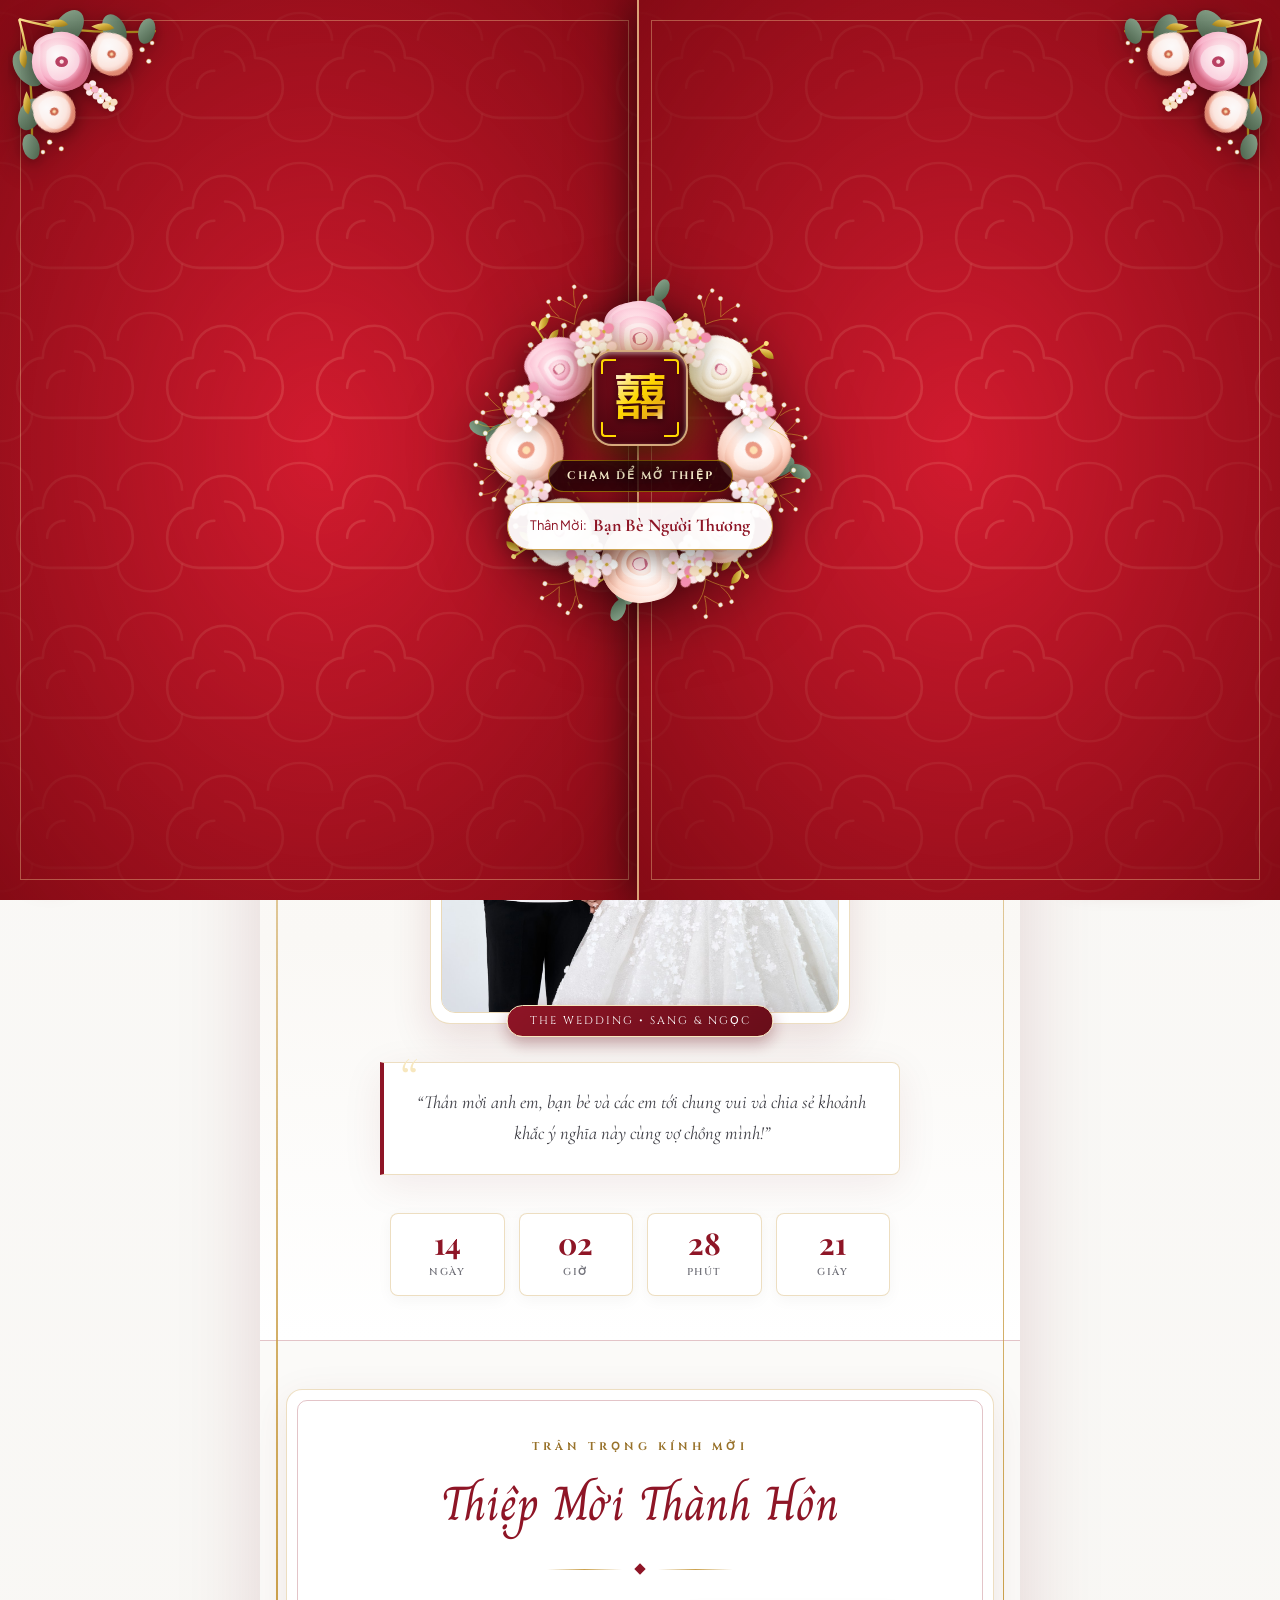
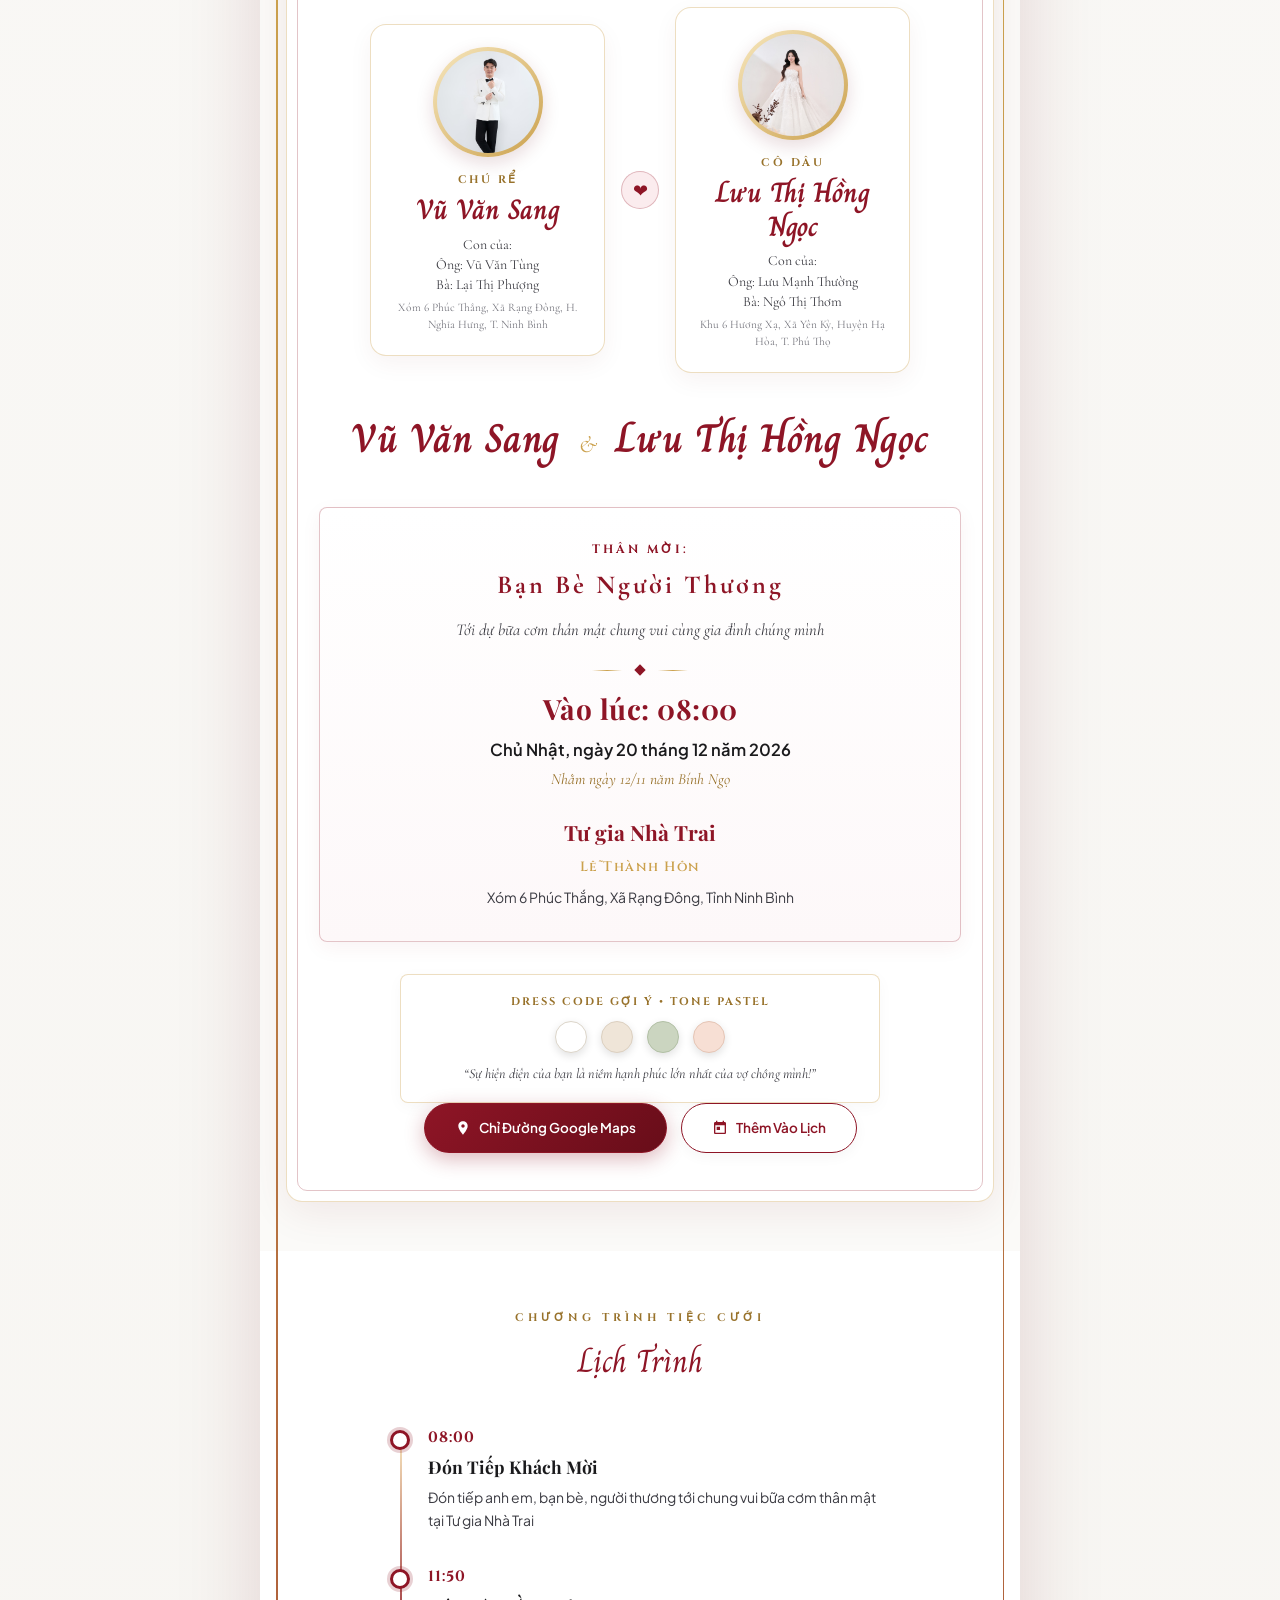
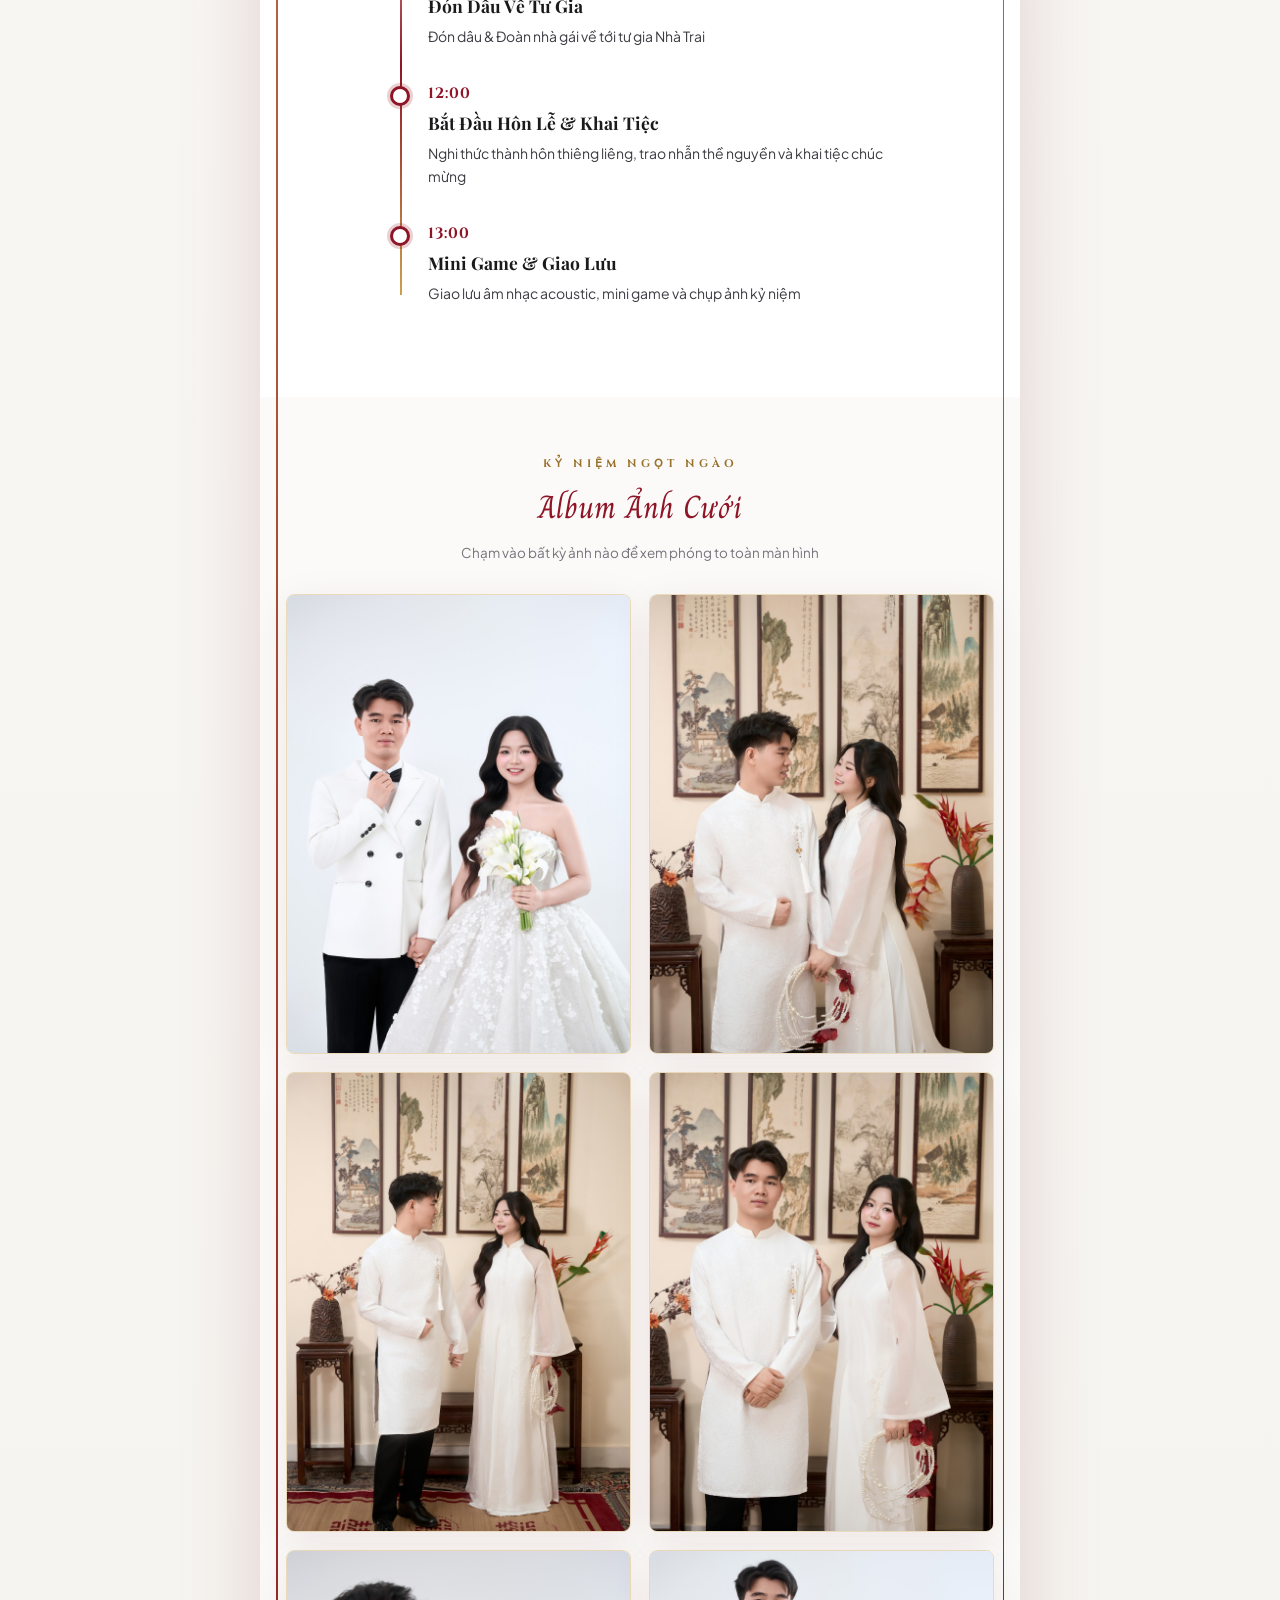
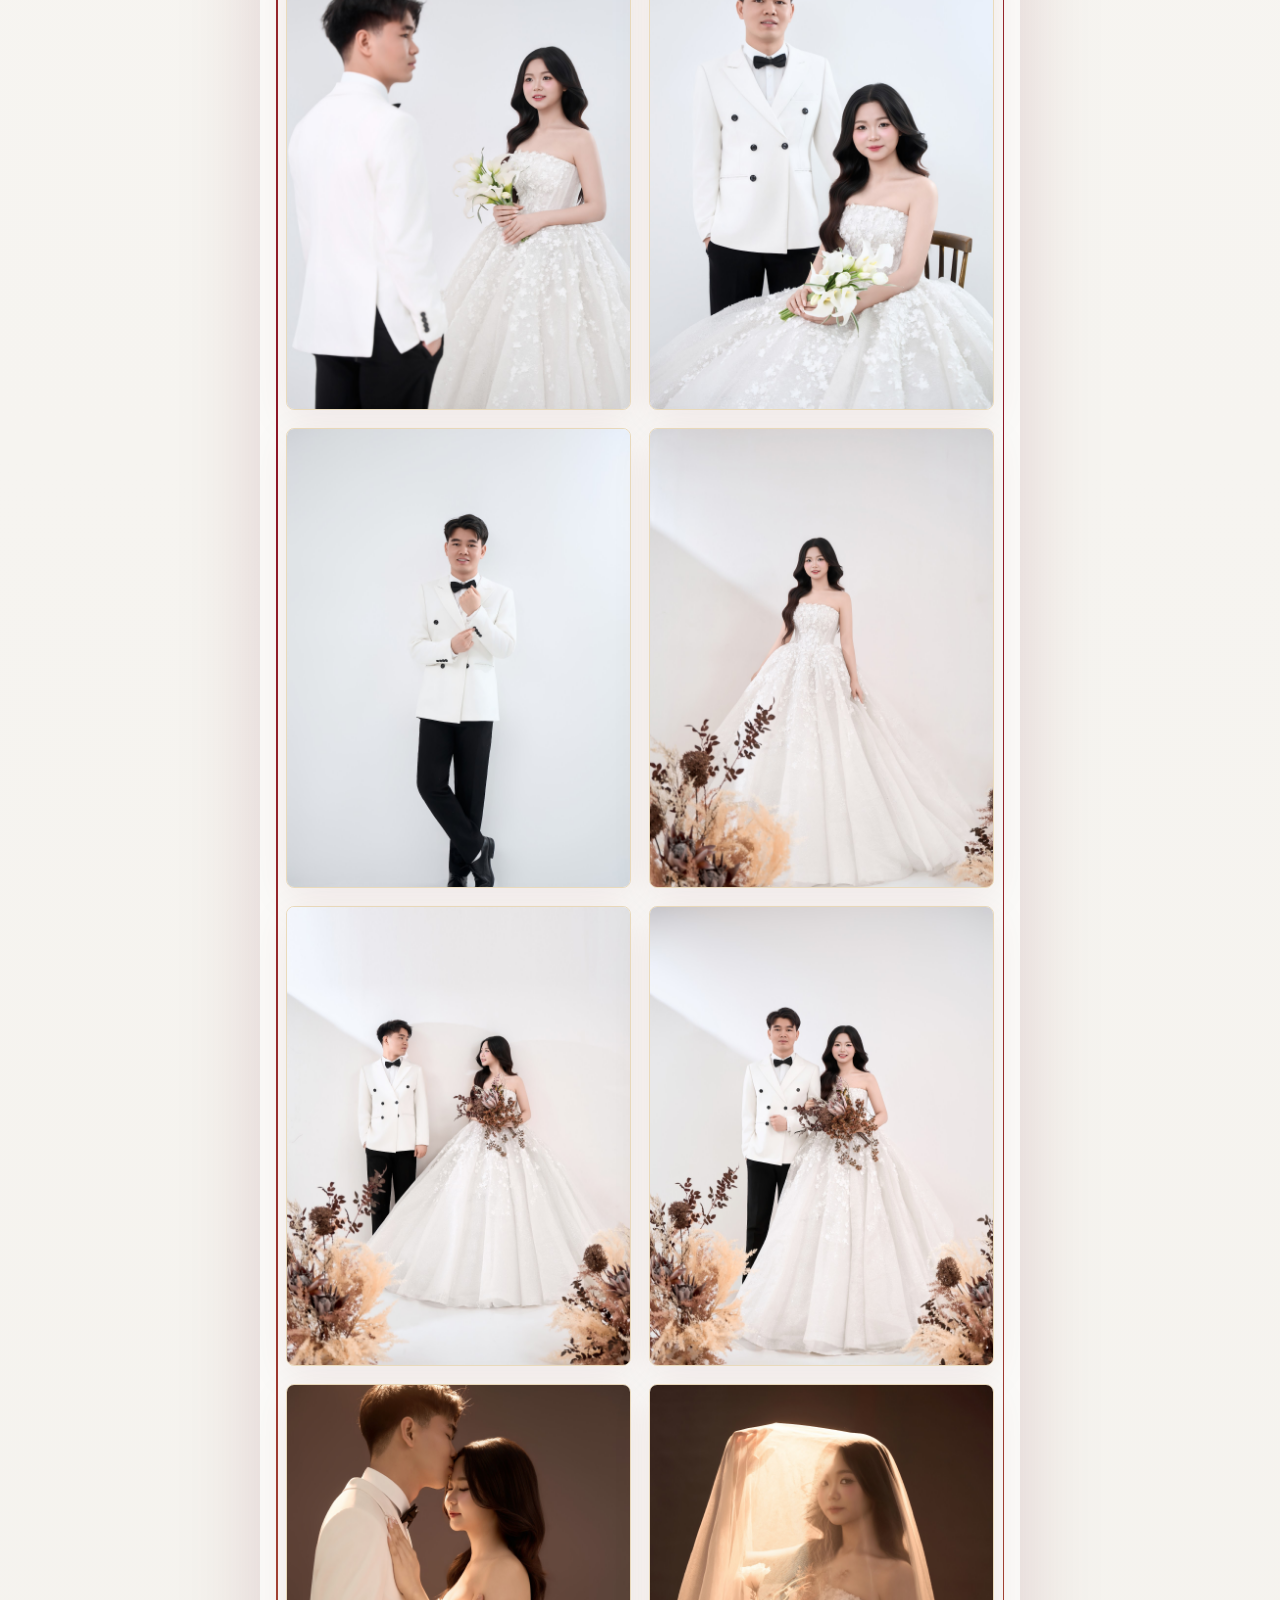
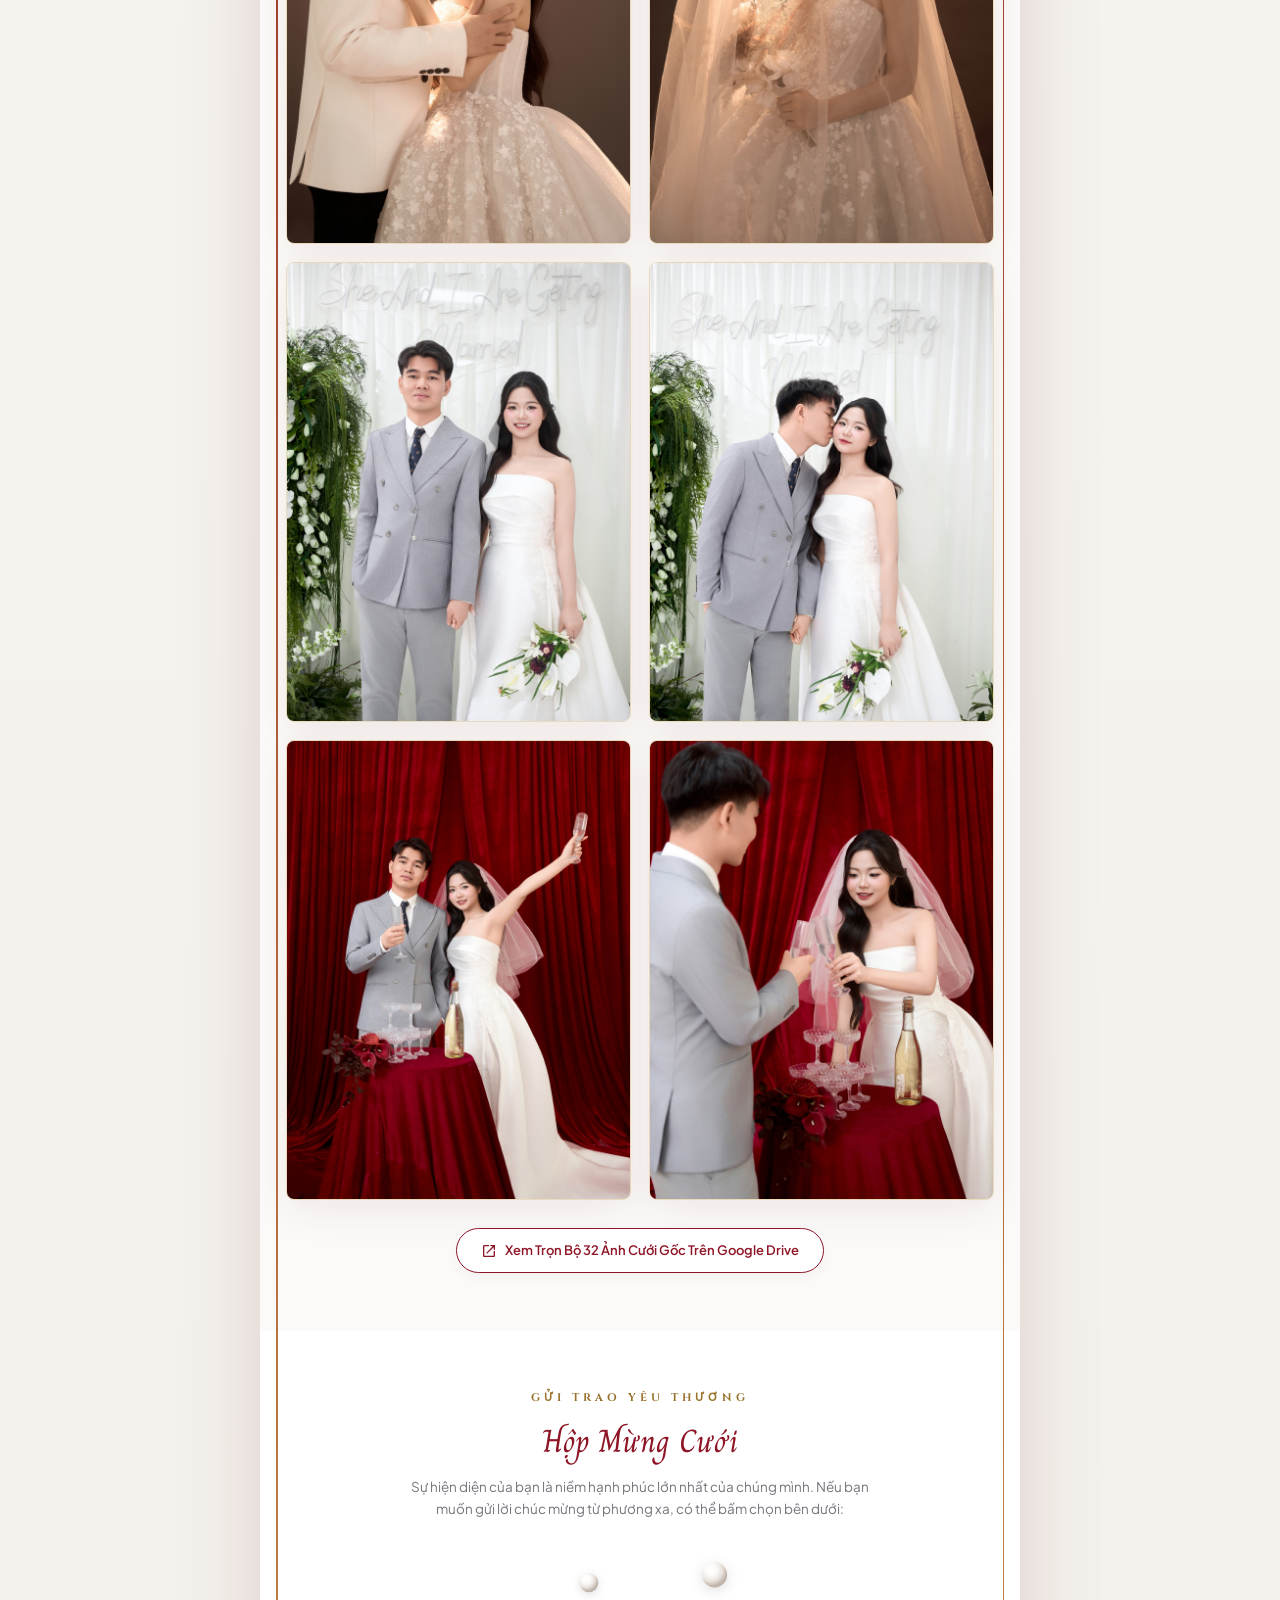
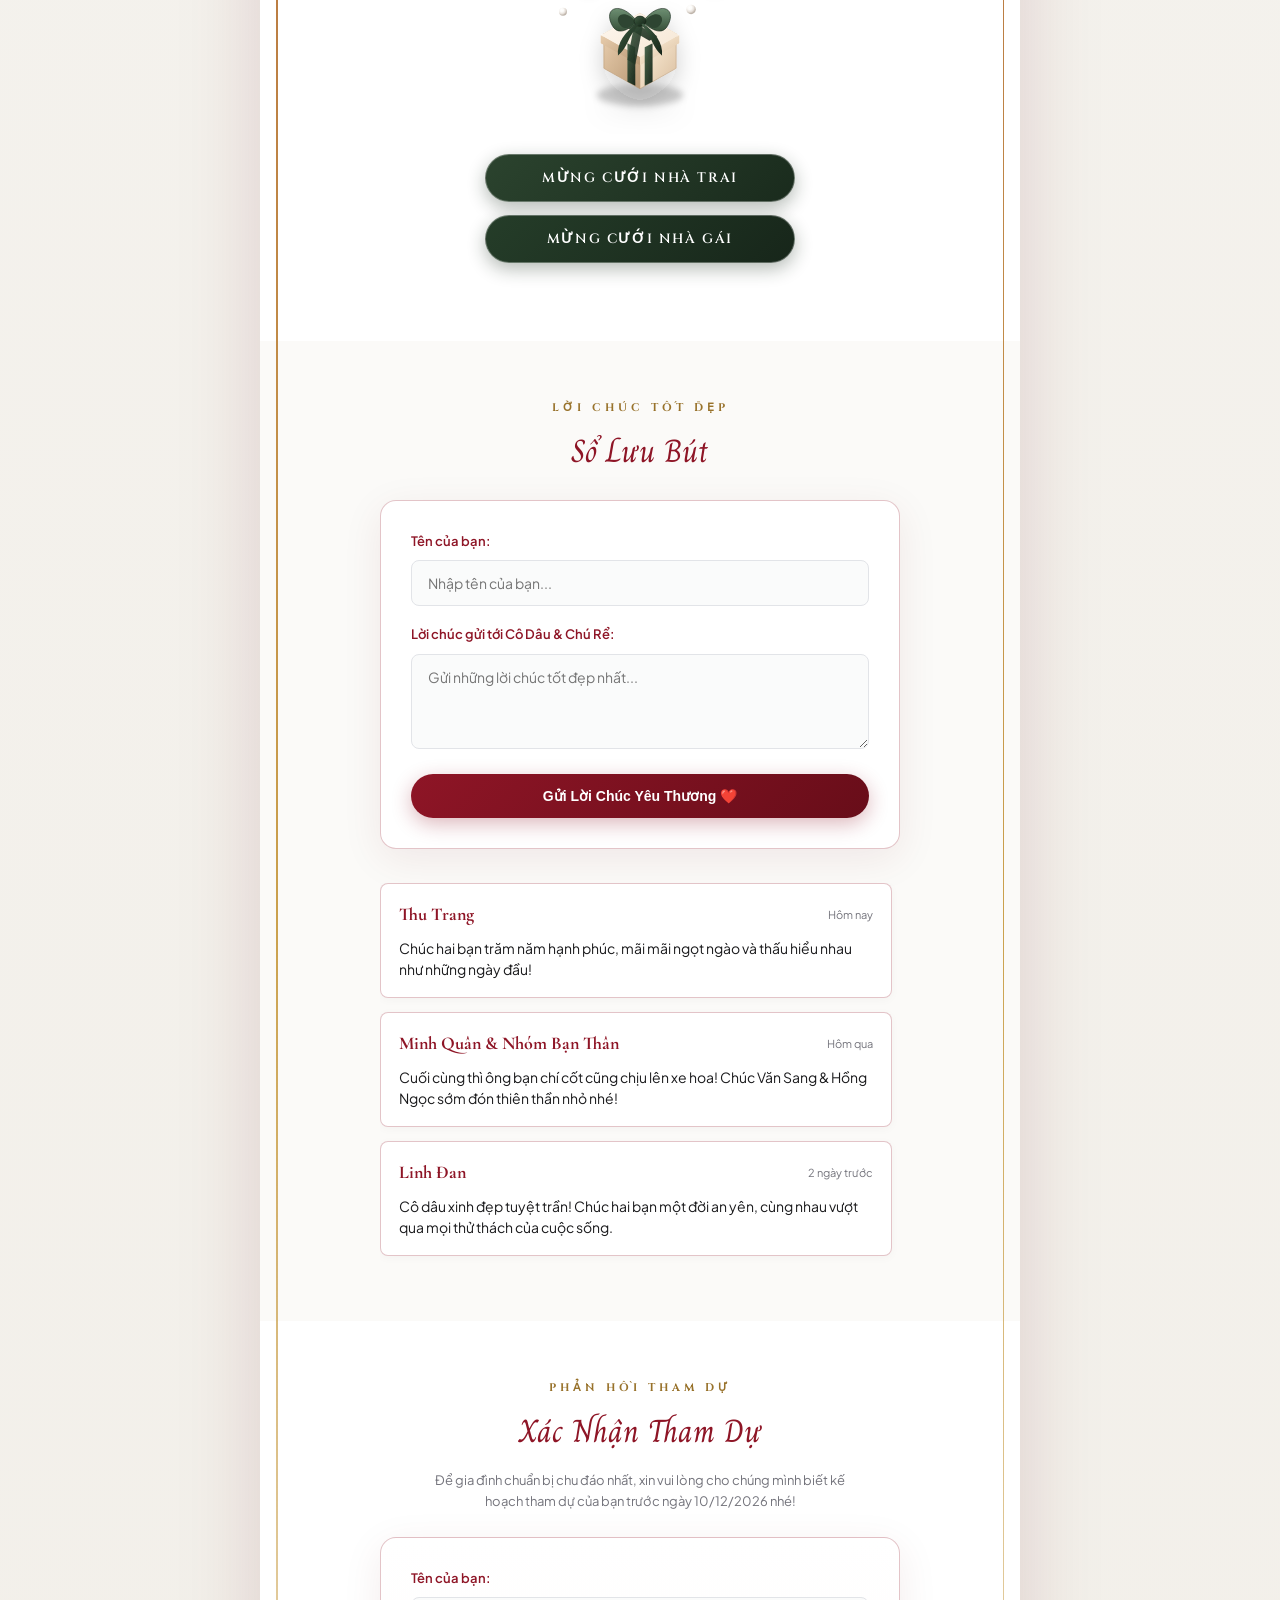
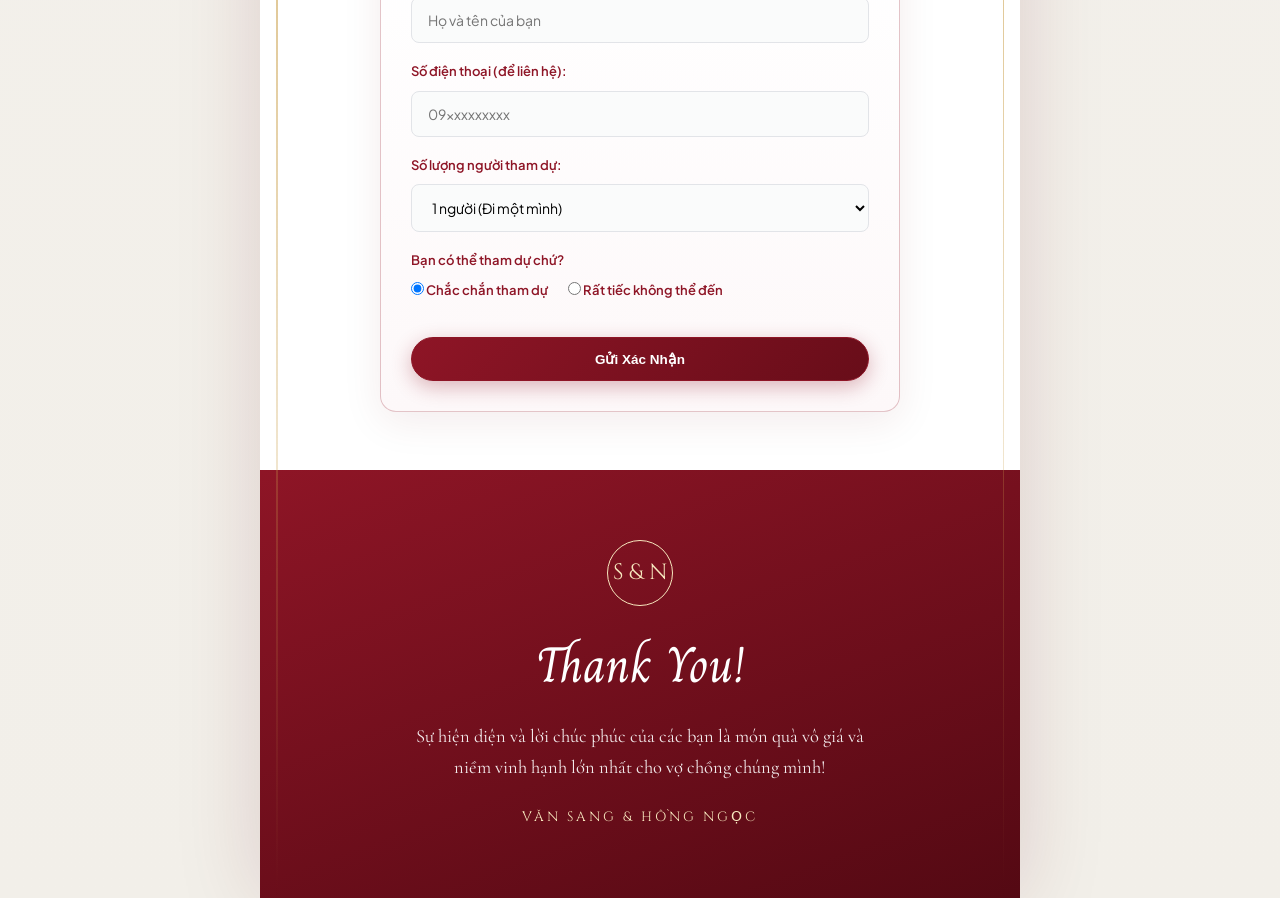
==== commit 1f31b95c: "Cap nhat thong tin thiep cuoi Nha Gai theo thiep in & bo phan lich trinh" ====
--- a/index.html
+++ b/index.html
@@ -1987,7 +1987,7 @@
                 Con của:<br>
                 <span id="groom-father">Ông: Vũ Văn Tùng</span><br>
                 <span id="groom-mother">Bà: Lại Thị Phượng</span>
-                <div class="profile-hometown" style="font-size: 11.5px; color: var(--text-muted); margin-top: 4px;">Xóm 6 Phúc Thắng, X. Rạng Đông, T. Ninh Bình</div>
+                <div class="profile-hometown" style="font-size: 11.5px; color: var(--text-muted); margin-top: 4px;">Xóm 6 Phúc Thắng, Xã Rạng Đông, H. Nghĩa Hưng, T. Ninh Bình</div>
               </div>
             </div>
             
@@ -2005,7 +2005,7 @@
                 Con của:<br>
                 <span id="bride-father">Ông: Lưu Mạnh Thường</span><br>
                 <span id="bride-mother">Bà: Ngô Thị Thơm</span>
-                <div class="profile-hometown" style="font-size: 11.5px; color: var(--text-muted); margin-top: 4px;">Khu 6 Hương Xa, X. Yên Kỳ, T. Phú Thọ</div>
+                <div class="profile-hometown" style="font-size: 11.5px; color: var(--text-muted); margin-top: 4px;">Khu 6 Hương Xạ, Xã Yên Kỳ, Huyện Hạ Hòa, T. Phú Thọ</div>
               </div>
             </div>
           </div>
@@ -2449,7 +2449,7 @@
         shortName: "Vũ Sang",
         father: "Vũ Văn Tùng",
         mother: "Lại Thị Phượng",
-        address: "Xóm 6 Phúc Thắng, X. Rạng Đông, T. Ninh Bình",
+        address: "Xóm 6 Phúc Thắng, Xã Rạng Đông, H. Nghĩa Hưng, T. Ninh Bình",
         phone: "0337429431",
         avatar: "images/NTD07810.jpg",
         avatarFallback: "https://lh3.googleusercontent.com/d/1wqVSMSgOSMNuvcaBRvY4ZyQBpH_RFyk4=w800",
@@ -2466,7 +2466,7 @@
         shortName: "Hồng Ngọc",
         father: "Lưu Mạnh Thường",
         mother: "Ngô Thị Thơm",
-        address: "Khu 6 Hương Xa, X. Yên Kỳ, T. Phú Thọ",
+        address: "Khu 6 Hương Xạ, Xã Yên Kỳ, Huyện Hạ Hòa, T. Phú Thọ",
         phone: "0962262270",
         avatar: "images/NTD07890.jpg",
         avatarFallback: "https://lh3.googleusercontent.com/d/1pz0qjlUBmDudsFGDVCy4CS13uYK1nLPR=w800",
